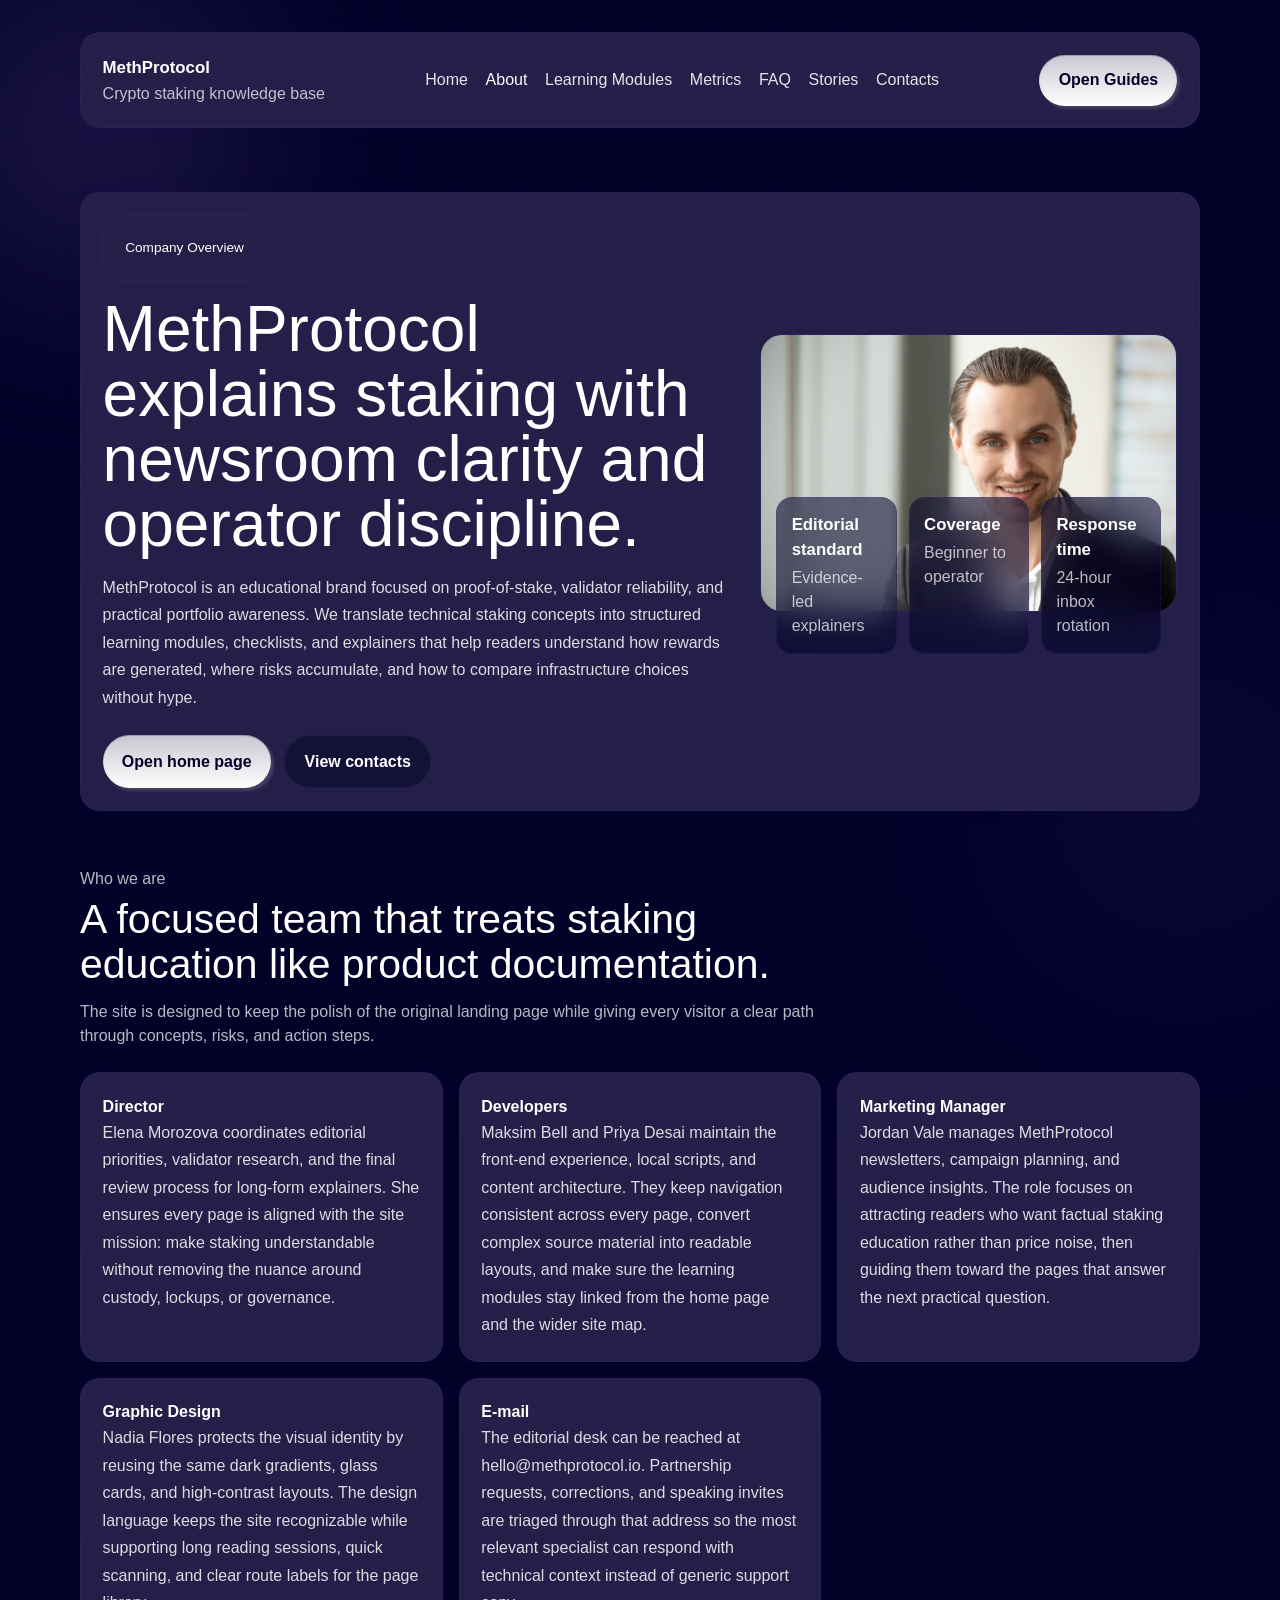
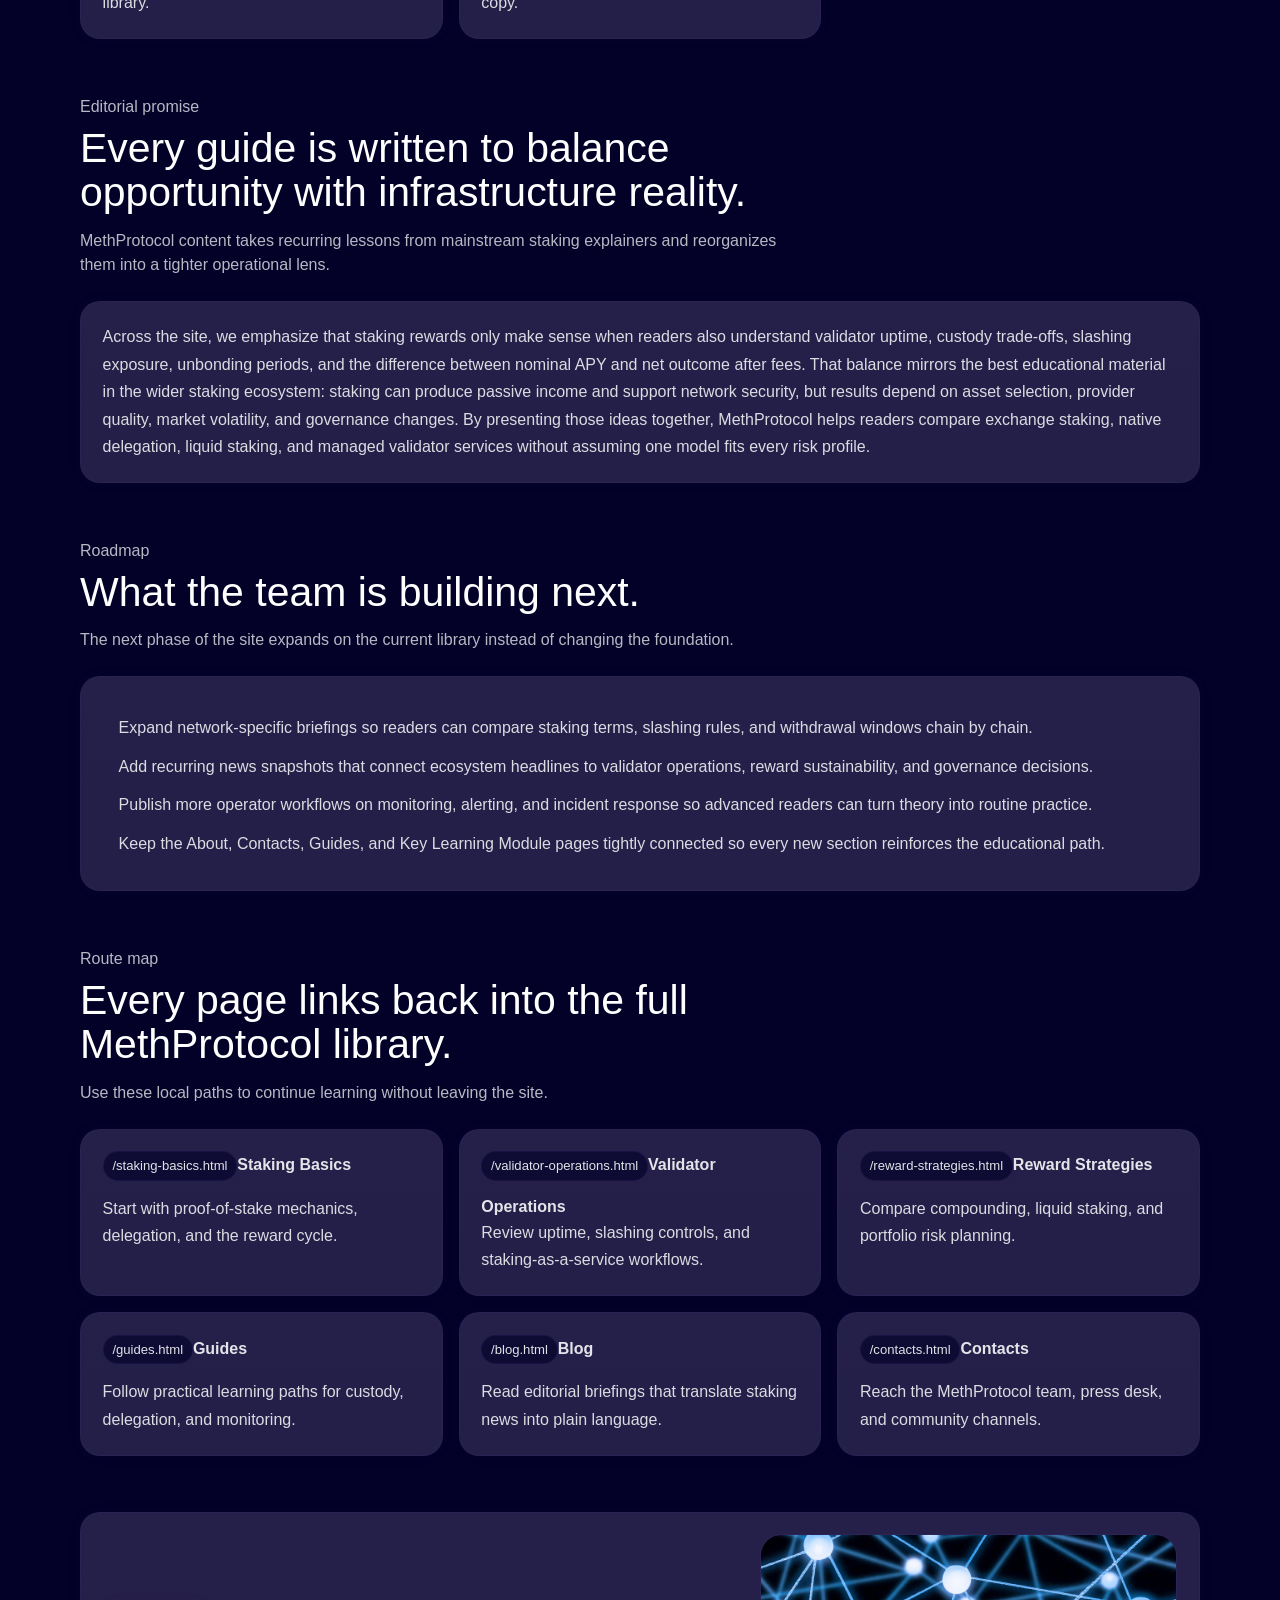
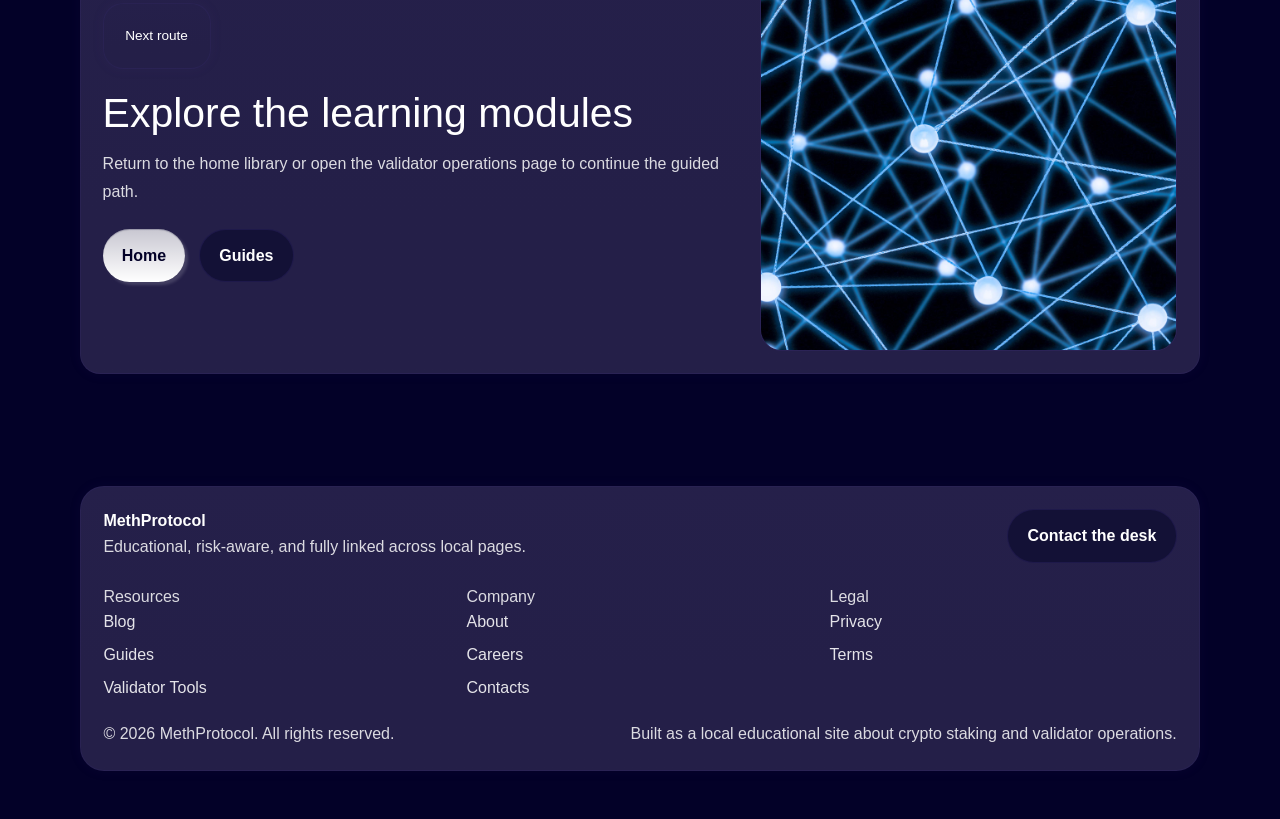
==== stake2/about.html @ 569a1868 "Build MethProtocol content pages" ====
<!DOCTYPE html>
<html lang="en">
<head>
  <meta charset="UTF-8">
  <meta name="viewport" content="width=device-width, initial-scale=1.0">
  <meta name="description" content="Meet the editorial and product team behind MethProtocol.">
  <title>About MethProtocol</title>
  <link rel="stylesheet" href="css2.css">
  <link rel="stylesheet" href="theme.css">
  <link rel="stylesheet" href="site.css">
</head>
<body>
  <a class="skip-link" href="#main-content">Skip to content</a>
  <div class="site-shell">
    <div class="page-grid" aria-hidden="true"></div>
    
<header class="site-nav">
  <div class="container">
    <div class="nav-card card">
      <a class="brand" href="index.html">
        <strong>MethProtocol</strong>
        <span class="muted">Crypto staking knowledge base</span>
      </a>
      <button class="nav-toggle" type="button" aria-expanded="false" aria-label="Toggle navigation" data-menu-toggle>☰</button>
      <nav class="nav-links" aria-label="Primary" data-nav-links><a href="index.html">Home</a><a href="about.html">About</a><a href="index.html#modules">Learning Modules</a><a href="index.html#metrics">Metrics</a><a href="index.html#faq">FAQ</a><a href="index.html#stories">Stories</a><a href="contacts.html">Contacts</a></nav>
      <a class="button primary-button text-primary-cta-text nav-cta" href="guides.html">Open Guides</a>
    </div>
  </div>
</header>

    <main id="main-content">
      <section class="hero">
        <div class="container">
          <div class="hero-card card">
            <div class="hero-copy">
              <span class="kicker card">Company Overview</span>
              <h1>MethProtocol explains staking with newsroom clarity and operator discipline.</h1>
              <p>MethProtocol is an educational brand focused on proof-of-stake, validator reliability, and practical portfolio awareness. We translate technical staking concepts into structured learning modules, checklists, and explainers that help readers understand how rewards are generated, where risks accumulate, and how to compare infrastructure choices without hype.</p>
              <div class="hero-actions"><a class="button primary-button text-primary-cta-text" href="index.html">Open home page</a><a class="button secondary-button" href="contacts.html">View contacts</a></div>
            </div>
            <div class="hero-media">
              <img src="close-up-portrait-young-handsome-successful-man_1163-5475.jpg" alt="MethProtocol page visual">
              <div class="hero-badge"><div><strong>Editorial standard</strong><span class="muted">Evidence-led explainers</span></div><div><strong>Coverage</strong><span class="muted">Beginner to operator</span></div><div><strong>Response time</strong><span class="muted">24-hour inbox rotation</span></div></div>
            </div>
          </div>
        </div>
      </section>
      
<section class="section">
  <div class="container">
    <div class="section-head">
      <span class="eyebrow">Who we are</span>
      <h2>A focused team that treats staking education like product documentation.</h2>
      <p class="muted">The site is designed to keep the polish of the original landing page while giving every visitor a clear path through concepts, risks, and action steps.</p>
    </div>
    <div class="card-grid three"><article class="card"><strong>Director</strong><p>Elena Morozova coordinates editorial priorities, validator research, and the final review process for long-form explainers. She ensures every page is aligned with the site mission: make staking understandable without removing the nuance around custody, lockups, or governance.</p></article><article class="card"><strong>Developers</strong><p>Maksim Bell and Priya Desai maintain the front-end experience, local scripts, and content architecture. They keep navigation consistent across every page, convert complex source material into readable layouts, and make sure the learning modules stay linked from the home page and the wider site map.</p></article><article class="card"><strong>Marketing Manager</strong><p>Jordan Vale manages MethProtocol newsletters, campaign planning, and audience insights. The role focuses on attracting readers who want factual staking education rather than price noise, then guiding them toward the pages that answer the next practical question.</p></article><article class="card"><strong>Graphic Design</strong><p>Nadia Flores protects the visual identity by reusing the same dark gradients, glass cards, and high-contrast layouts. The design language keeps the site recognizable while supporting long reading sessions, quick scanning, and clear route labels for the page library.</p></article><article class="card"><strong>E-mail</strong><p>The editorial desk can be reached at hello@methprotocol.io. Partnership requests, corrections, and speaking invites are triaged through that address so the most relevant specialist can respond with technical context instead of generic support copy.</p></article></div>
  </div>
</section>

<section class="section">
  <div class="container">
    <div class="section-head">
      <span class="eyebrow">Editorial promise</span>
      <h2>Every guide is written to balance opportunity with infrastructure reality.</h2>
      <p class="muted">MethProtocol content takes recurring lessons from mainstream staking explainers and reorganizes them into a tighter operational lens.</p>
    </div>
    <div class="info-card card"><p>Across the site, we emphasize that staking rewards only make sense when readers also understand validator uptime, custody trade-offs, slashing exposure, unbonding periods, and the difference between nominal APY and net outcome after fees. That balance mirrors the best educational material in the wider staking ecosystem: staking can produce passive income and support network security, but results depend on asset selection, provider quality, market volatility, and governance changes. By presenting those ideas together, MethProtocol helps readers compare exchange staking, native delegation, liquid staking, and managed validator services without assuming one model fits every risk profile.</p></div>
  </div>
</section>

<section class="section">
  <div class="container">
    <div class="section-head">
      <span class="eyebrow">Roadmap</span>
      <h2>What the team is building next.</h2>
      <p class="muted">The next phase of the site expands on the current library instead of changing the foundation.</p>
    </div>
    <div class="info-card card"><ul class="timeline"><li>Expand network-specific briefings so readers can compare staking terms, slashing rules, and withdrawal windows chain by chain.</li><li>Add recurring news snapshots that connect ecosystem headlines to validator operations, reward sustainability, and governance decisions.</li><li>Publish more operator workflows on monitoring, alerting, and incident response so advanced readers can turn theory into routine practice.</li><li>Keep the About, Contacts, Guides, and Key Learning Module pages tightly connected so every new section reinforces the educational path.</li></ul></div>
  </div>
</section>

      
<section class="section">
  <div class="container">
    <div class="section-head">
      <span class="eyebrow">Route map</span>
      <h2>Every page links back into the full MethProtocol library.</h2>
      <p class="muted">Use these local paths to continue learning without leaving the site.</p>
    </div>
    <div class="route-list"><a class="route-card card" href="staking-basics.html"><span class="route-code">/staking-basics.html</span><strong>Staking Basics</strong><p>Start with proof-of-stake mechanics, delegation, and the reward cycle.</p></a><a class="route-card card" href="validator-operations.html"><span class="route-code">/validator-operations.html</span><strong>Validator Operations</strong><p>Review uptime, slashing controls, and staking-as-a-service workflows.</p></a><a class="route-card card" href="reward-strategies.html"><span class="route-code">/reward-strategies.html</span><strong>Reward Strategies</strong><p>Compare compounding, liquid staking, and portfolio risk planning.</p></a><a class="route-card card" href="guides.html"><span class="route-code">/guides.html</span><strong>Guides</strong><p>Follow practical learning paths for custody, delegation, and monitoring.</p></a><a class="route-card card" href="blog.html"><span class="route-code">/blog.html</span><strong>Blog</strong><p>Read editorial briefings that translate staking news into plain language.</p></a><a class="route-card card" href="contacts.html"><span class="route-code">/contacts.html</span><strong>Contacts</strong><p>Reach the MethProtocol team, press desk, and community channels.</p></a></div>
  </div>
</section>

      
<section class="section">
  <div class="container">
    <div class="hero-card card">
      <div class="hero-copy">
        <span class="kicker card">Next route</span>
        <h2>Explore the learning modules</h2>
        <p>Return to the home library or open the validator operations page to continue the guided path.</p>
        <div class="button-row"><a class="button primary-button text-primary-cta-text" href="index.html">Home</a><a class="button secondary-button" href="guides.html">Guides</a></div>
      </div>
      <div class="hero-media">
        <img src="business-network-background-connecting-dots-technology-design_53876-160270.jpg" alt="Staking overview backdrop">
      </div>
    </div>
  </div>
</section>

    </main>
    
<footer class="footer">
  <div class="container">
    <div class="footer-card card">
      <div class="footer-top">
        <div>
          <strong>MethProtocol</strong>
          <p class="footer-note">Educational, risk-aware, and fully linked across local pages.</p>
        </div>
        <a class="button secondary-button" href="contacts.html">Contact the desk</a>
      </div>
      <div class="footer-columns"><div><p class="eyebrow">Resources</p><div class="footer-links"><a href="blog.html">Blog</a><a href="guides.html">Guides</a><a href="validator-tools.html">Validator Tools</a></div></div><div><p class="eyebrow">Company</p><div class="footer-links"><a href="about.html">About</a><a href="careers.html">Careers</a><a href="contacts.html">Contacts</a></div></div><div><p class="eyebrow">Legal</p><div class="footer-links"><a href="privacy.html">Privacy</a><a href="terms.html">Terms</a></div></div></div>
      <div class="footer-bottom">
        <p class="footer-note">© <span data-current-year></span> MethProtocol. All rights reserved.</p>
        <p class="footer-note">Built as a local educational site about crypto staking and validator operations.</p>
      </div>
    </div>
  </div>
</footer>
<button class="back-top primary-button" type="button" data-back-top aria-label="Back to top">↑</button>
<script src="site.js"></script>

  </div>
</body>
</html>
---- stake2/css2.css ----
@font-face { font-family: "Inter"; src: url("") format("woff2"); font-style: italic; font-weight: 100; font-display: swap; unicode-range: U+460-52F, U+1C80-1C8A, U+20B4, U+2DE0-2DFF, U+A640-A69F, U+FE2E-FE2F; }
@font-face { font-family: "Inter"; src: url("") format("woff2"); font-style: italic; font-weight: 100; font-display: swap; unicode-range: U+301, U+400-45F, U+490-491, U+4B0-4B1, U+2116; }
@font-face { font-family: "Inter"; src: url("") format("woff2"); font-style: italic; font-weight: 100; font-display: swap; unicode-range: U+1F00-1FFF; }
@font-face { font-family: "Inter"; src: url("") format("woff2"); font-style: italic; font-weight: 100; font-display: swap; unicode-range: U+370-377, U+37A-37F, U+384-38A, U+38C, U+38E-3A1, U+3A3-3FF; }
@font-face { font-family: "Inter"; src: url("") format("woff2"); font-style: italic; font-weight: 100; font-display: swap; unicode-range: U+102-103, U+110-111, U+128-129, U+168-169, U+1A0-1A1, U+1AF-1B0, U+300-301, U+303-304, U+308-309, U+323, U+329, U+1EA0-1EF9, U+20AB; }
@font-face { font-family: "Inter"; src: url("") format("woff2"); font-style: italic; font-weight: 100; font-display: swap; unicode-range: U+100-2BA, U+2BD-2C5, U+2C7-2CC, U+2CE-2D7, U+2DD-2FF, U+304, U+308, U+329, U+1D00-1DBF, U+1E00-1E9F, U+1EF2-1EFF, U+2020, U+20A0-20AB, U+20AD-20C0, U+2113, U+2C60-2C7F, U+A720-A7FF; }
@font-face { font-family: "Inter"; src: url("") format("woff2"); font-style: italic; font-weight: 100; font-display: swap; unicode-range: U+0-FF, U+131, U+152-153, U+2BB-2BC, U+2C6, U+2DA, U+2DC, U+304, U+308, U+329, U+2000-206F, U+20AC, U+2122, U+2191, U+2193, U+2212, U+2215, U+FEFF, U+FFFD; }
@font-face { font-family: "Inter"; src: url("") format("woff2"); font-style: italic; font-weight: 200; font-display: swap; unicode-range: U+460-52F, U+1C80-1C8A, U+20B4, U+2DE0-2DFF, U+A640-A69F, U+FE2E-FE2F; }
@font-face { font-family: "Inter"; src: url("") format("woff2"); font-style: italic; font-weight: 200; font-display: swap; unicode-range: U+301, U+400-45F, U+490-491, U+4B0-4B1, U+2116; }
@font-face { font-family: "Inter"; src: url("") format("woff2"); font-style: italic; font-weight: 200; font-display: swap; unicode-range: U+1F00-1FFF; }
@font-face { font-family: "Inter"; src: url("") format("woff2"); font-style: italic; font-weight: 200; font-display: swap; unicode-range: U+370-377, U+37A-37F, U+384-38A, U+38C, U+38E-3A1, U+3A3-3FF; }
@font-face { font-family: "Inter"; src: url("") format("woff2"); font-style: italic; font-weight: 200; font-display: swap; unicode-range: U+102-103, U+110-111, U+128-129, U+168-169, U+1A0-1A1, U+1AF-1B0, U+300-301, U+303-304, U+308-309, U+323, U+329, U+1EA0-1EF9, U+20AB; }
@font-face { font-family: "Inter"; src: url("") format("woff2"); font-style: italic; font-weight: 200; font-display: swap; unicode-range: U+100-2BA, U+2BD-2C5, U+2C7-2CC, U+2CE-2D7, U+2DD-2FF, U+304, U+308, U+329, U+1D00-1DBF, U+1E00-1E9F, U+1EF2-1EFF, U+2020, U+20A0-20AB, U+20AD-20C0, U+2113, U+2C60-2C7F, U+A720-A7FF; }
@font-face { font-family: "Inter"; src: url("") format("woff2"); font-style: italic; font-weight: 200; font-display: swap; unicode-range: U+0-FF, U+131, U+152-153, U+2BB-2BC, U+2C6, U+2DA, U+2DC, U+304, U+308, U+329, U+2000-206F, U+20AC, U+2122, U+2191, U+2193, U+2212, U+2215, U+FEFF, U+FFFD; }
@font-face { font-family: "Inter"; src: url("") format("woff2"); font-style: italic; font-weight: 300; font-display: swap; unicode-range: U+460-52F, U+1C80-1C8A, U+20B4, U+2DE0-2DFF, U+A640-A69F, U+FE2E-FE2F; }
@font-face { font-family: "Inter"; src: url("") format("woff2"); font-style: italic; font-weight: 300; font-display: swap; unicode-range: U+301, U+400-45F, U+490-491, U+4B0-4B1, U+2116; }
@font-face { font-family: "Inter"; src: url("") format("woff2"); font-style: italic; font-weight: 300; font-display: swap; unicode-range: U+1F00-1FFF; }
@font-face { font-family: "Inter"; src: url("") format("woff2"); font-style: italic; font-weight: 300; font-display: swap; unicode-range: U+370-377, U+37A-37F, U+384-38A, U+38C, U+38E-3A1, U+3A3-3FF; }
@font-face { font-family: "Inter"; src: url("") format("woff2"); font-style: italic; font-weight: 300; font-display: swap; unicode-range: U+102-103, U+110-111, U+128-129, U+168-169, U+1A0-1A1, U+1AF-1B0, U+300-301, U+303-304, U+308-309, U+323, U+329, U+1EA0-1EF9, U+20AB; }
@font-face { font-family: "Inter"; src: url("") format("woff2"); font-style: italic; font-weight: 300; font-display: swap; unicode-range: U+100-2BA, U+2BD-2C5, U+2C7-2CC, U+2CE-2D7, U+2DD-2FF, U+304, U+308, U+329, U+1D00-1DBF, U+1E00-1E9F, U+1EF2-1EFF, U+2020, U+20A0-20AB, U+20AD-20C0, U+2113, U+2C60-2C7F, U+A720-A7FF; }
@font-face { font-family: "Inter"; src: url("") format("woff2"); font-style: italic; font-weight: 300; font-display: swap; unicode-range: U+0-FF, U+131, U+152-153, U+2BB-2BC, U+2C6, U+2DA, U+2DC, U+304, U+308, U+329, U+2000-206F, U+20AC, U+2122, U+2191, U+2193, U+2212, U+2215, U+FEFF, U+FFFD; }
@font-face { font-family: "Inter"; src: url("") format("woff2"); font-style: italic; font-weight: 400; font-display: swap; unicode-range: U+460-52F, U+1C80-1C8A, U+20B4, U+2DE0-2DFF, U+A640-A69F, U+FE2E-FE2F; }
@font-face { font-family: "Inter"; src: url("") format("woff2"); font-style: italic; font-weight: 400; font-display: swap; unicode-range: U+301, U+400-45F, U+490-491, U+4B0-4B1, U+2116; }
@font-face { font-family: "Inter"; src: url("") format("woff2"); font-style: italic; font-weight: 400; font-display: swap; unicode-range: U+1F00-1FFF; }
@font-face { font-family: "Inter"; src: url("") format("woff2"); font-style: italic; font-weight: 400; font-display: swap; unicode-range: U+370-377, U+37A-37F, U+384-38A, U+38C, U+38E-3A1, U+3A3-3FF; }
@font-face { font-family: "Inter"; src: url("") format("woff2"); font-style: italic; font-weight: 400; font-display: swap; unicode-range: U+102-103, U+110-111, U+128-129, U+168-169, U+1A0-1A1, U+1AF-1B0, U+300-301, U+303-304, U+308-309, U+323, U+329, U+1EA0-1EF9, U+20AB; }
@font-face { font-family: "Inter"; src: url("") format("woff2"); font-style: italic; font-weight: 400; font-display: swap; unicode-range: U+100-2BA, U+2BD-2C5, U+2C7-2CC, U+2CE-2D7, U+2DD-2FF, U+304, U+308, U+329, U+1D00-1DBF, U+1E00-1E9F, U+1EF2-1EFF, U+2020, U+20A0-20AB, U+20AD-20C0, U+2113, U+2C60-2C7F, U+A720-A7FF; }
@font-face { font-family: "Inter"; src: url("") format("woff2"); font-style: italic; font-weight: 400; font-display: swap; unicode-range: U+0-FF, U+131, U+152-153, U+2BB-2BC, U+2C6, U+2DA, U+2DC, U+304, U+308, U+329, U+2000-206F, U+20AC, U+2122, U+2191, U+2193, U+2212, U+2215, U+FEFF, U+FFFD; }
@font-face { font-family: "Inter"; src: url("") format("woff2"); font-style: italic; font-weight: 500; font-display: swap; unicode-range: U+460-52F, U+1C80-1C8A, U+20B4, U+2DE0-2DFF, U+A640-A69F, U+FE2E-FE2F; }
@font-face { font-family: "Inter"; src: url("") format("woff2"); font-style: italic; font-weight: 500; font-display: swap; unicode-range: U+301, U+400-45F, U+490-491, U+4B0-4B1, U+2116; }
@font-face { font-family: "Inter"; src: url("") format("woff2"); font-style: italic; font-weight: 500; font-display: swap; unicode-range: U+1F00-1FFF; }
@font-face { font-family: "Inter"; src: url("") format("woff2"); font-style: italic; font-weight: 500; font-display: swap; unicode-range: U+370-377, U+37A-37F, U+384-38A, U+38C, U+38E-3A1, U+3A3-3FF; }
@font-face { font-family: "Inter"; src: url("") format("woff2"); font-style: italic; font-weight: 500; font-display: swap; unicode-range: U+102-103, U+110-111, U+128-129, U+168-169, U+1A0-1A1, U+1AF-1B0, U+300-301, U+303-304, U+308-309, U+323, U+329, U+1EA0-1EF9, U+20AB; }
@font-face { font-family: "Inter"; src: url("") format("woff2"); font-style: italic; font-weight: 500; font-display: swap; unicode-range: U+100-2BA, U+2BD-2C5, U+2C7-2CC, U+2CE-2D7, U+2DD-2FF, U+304, U+308, U+329, U+1D00-1DBF, U+1E00-1E9F, U+1EF2-1EFF, U+2020, U+20A0-20AB, U+20AD-20C0, U+2113, U+2C60-2C7F, U+A720-A7FF; }
@font-face { font-family: "Inter"; src: url("") format("woff2"); font-style: italic; font-weight: 500; font-display: swap; unicode-range: U+0-FF, U+131, U+152-153, U+2BB-2BC, U+2C6, U+2DA, U+2DC, U+304, U+308, U+329, U+2000-206F, U+20AC, U+2122, U+2191, U+2193, U+2212, U+2215, U+FEFF, U+FFFD; }
@font-face { font-family: "Inter"; src: url("") format("woff2"); font-style: italic; font-weight: 600; font-display: swap; unicode-range: U+460-52F, U+1C80-1C8A, U+20B4, U+2DE0-2DFF, U+A640-A69F, U+FE2E-FE2F; }
@font-face { font-family: "Inter"; src: url("") format("woff2"); font-style: italic; font-weight: 600; font-display: swap; unicode-range: U+301, U+400-45F, U+490-491, U+4B0-4B1, U+2116; }
@font-face { font-family: "Inter"; src: url("") format("woff2"); font-style: italic; font-weight: 600; font-display: swap; unicode-range: U+1F00-1FFF; }
@font-face { font-family: "Inter"; src: url("") format("woff2"); font-style: italic; font-weight: 600; font-display: swap; unicode-range: U+370-377, U+37A-37F, U+384-38A, U+38C, U+38E-3A1, U+3A3-3FF; }
@font-face { font-family: "Inter"; src: url("") format("woff2"); font-style: italic; font-weight: 600; font-display: swap; unicode-range: U+102-103, U+110-111, U+128-129, U+168-169, U+1A0-1A1, U+1AF-1B0, U+300-301, U+303-304, U+308-309, U+323, U+329, U+1EA0-1EF9, U+20AB; }
@font-face { font-family: "Inter"; src: url("") format("woff2"); font-style: italic; font-weight: 600; font-display: swap; unicode-range: U+100-2BA, U+2BD-2C5, U+2C7-2CC, U+2CE-2D7, U+2DD-2FF, U+304, U+308, U+329, U+1D00-1DBF, U+1E00-1E9F, U+1EF2-1EFF, U+2020, U+20A0-20AB, U+20AD-20C0, U+2113, U+2C60-2C7F, U+A720-A7FF; }
@font-face { font-family: "Inter"; src: url("") format("woff2"); font-style: italic; font-weight: 600; font-display: swap; unicode-range: U+0-FF, U+131, U+152-153, U+2BB-2BC, U+2C6, U+2DA, U+2DC, U+304, U+308, U+329, U+2000-206F, U+20AC, U+2122, U+2191, U+2193, U+2212, U+2215, U+FEFF, U+FFFD; }
@font-face { font-family: "Inter"; src: url("") format("woff2"); font-style: italic; font-weight: 700; font-display: swap; unicode-range: U+460-52F, U+1C80-1C8A, U+20B4, U+2DE0-2DFF, U+A640-A69F, U+FE2E-FE2F; }
@font-face { font-family: "Inter"; src: url("") format("woff2"); font-style: italic; font-weight: 700; font-display: swap; unicode-range: U+301, U+400-45F, U+490-491, U+4B0-4B1, U+2116; }
@font-face { font-family: "Inter"; src: url("") format("woff2"); font-style: italic; font-weight: 700; font-display: swap; unicode-range: U+1F00-1FFF; }
@font-face { font-family: "Inter"; src: url("") format("woff2"); font-style: italic; font-weight: 700; font-display: swap; unicode-range: U+370-377, U+37A-37F, U+384-38A, U+38C, U+38E-3A1, U+3A3-3FF; }
@font-face { font-family: "Inter"; src: url("") format("woff2"); font-style: italic; font-weight: 700; font-display: swap; unicode-range: U+102-103, U+110-111, U+128-129, U+168-169, U+1A0-1A1, U+1AF-1B0, U+300-301, U+303-304, U+308-309, U+323, U+329, U+1EA0-1EF9, U+20AB; }
@font-face { font-family: "Inter"; src: url("") format("woff2"); font-style: italic; font-weight: 700; font-display: swap; unicode-range: U+100-2BA, U+2BD-2C5, U+2C7-2CC, U+2CE-2D7, U+2DD-2FF, U+304, U+308, U+329, U+1D00-1DBF, U+1E00-1E9F, U+1EF2-1EFF, U+2020, U+20A0-20AB, U+20AD-20C0, U+2113, U+2C60-2C7F, U+A720-A7FF; }
@font-face { font-family: "Inter"; src: url("") format("woff2"); font-style: italic; font-weight: 700; font-display: swap; unicode-range: U+0-FF, U+131, U+152-153, U+2BB-2BC, U+2C6, U+2DA, U+2DC, U+304, U+308, U+329, U+2000-206F, U+20AC, U+2122, U+2191, U+2193, U+2212, U+2215, U+FEFF, U+FFFD; }
@font-face { font-family: "Inter"; src: url("") format("woff2"); font-style: italic; font-weight: 800; font-display: swap; unicode-range: U+460-52F, U+1C80-1C8A, U+20B4, U+2DE0-2DFF, U+A640-A69F, U+FE2E-FE2F; }
@font-face { font-family: "Inter"; src: url("") format("woff2"); font-style: italic; font-weight: 800; font-display: swap; unicode-range: U+301, U+400-45F, U+490-491, U+4B0-4B1, U+2116; }
@font-face { font-family: "Inter"; src: url("") format("woff2"); font-style: italic; font-weight: 800; font-display: swap; unicode-range: U+1F00-1FFF; }
@font-face { font-family: "Inter"; src: url("") format("woff2"); font-style: italic; font-weight: 800; font-display: swap; unicode-range: U+370-377, U+37A-37F, U+384-38A, U+38C, U+38E-3A1, U+3A3-3FF; }
@font-face { font-family: "Inter"; src: url("") format("woff2"); font-style: italic; font-weight: 800; font-display: swap; unicode-range: U+102-103, U+110-111, U+128-129, U+168-169, U+1A0-1A1, U+1AF-1B0, U+300-301, U+303-304, U+308-309, U+323, U+329, U+1EA0-1EF9, U+20AB; }
@font-face { font-family: "Inter"; src: url("") format("woff2"); font-style: italic; font-weight: 800; font-display: swap; unicode-range: U+100-2BA, U+2BD-2C5, U+2C7-2CC, U+2CE-2D7, U+2DD-2FF, U+304, U+308, U+329, U+1D00-1DBF, U+1E00-1E9F, U+1EF2-1EFF, U+2020, U+20A0-20AB, U+20AD-20C0, U+2113, U+2C60-2C7F, U+A720-A7FF; }
@font-face { font-family: "Inter"; src: url("") format("woff2"); font-style: italic; font-weight: 800; font-display: swap; unicode-range: U+0-FF, U+131, U+152-153, U+2BB-2BC, U+2C6, U+2DA, U+2DC, U+304, U+308, U+329, U+2000-206F, U+20AC, U+2122, U+2191, U+2193, U+2212, U+2215, U+FEFF, U+FFFD; }
@font-face { font-family: "Inter"; src: url("") format("woff2"); font-style: italic; font-weight: 900; font-display: swap; unicode-range: U+460-52F, U+1C80-1C8A, U+20B4, U+2DE0-2DFF, U+A640-A69F, U+FE2E-FE2F; }
@font-face { font-family: "Inter"; src: url("") format("woff2"); font-style: italic; font-weight: 900; font-display: swap; unicode-range: U+301, U+400-45F, U+490-491, U+4B0-4B1, U+2116; }
@font-face { font-family: "Inter"; src: url("") format("woff2"); font-style: italic; font-weight: 900; font-display: swap; unicode-range: U+1F00-1FFF; }
@font-face { font-family: "Inter"; src: url("") format("woff2"); font-style: italic; font-weight: 900; font-display: swap; unicode-range: U+370-377, U+37A-37F, U+384-38A, U+38C, U+38E-3A1, U+3A3-3FF; }
@font-face { font-family: "Inter"; src: url("") format("woff2"); font-style: italic; font-weight: 900; font-display: swap; unicode-range: U+102-103, U+110-111, U+128-129, U+168-169, U+1A0-1A1, U+1AF-1B0, U+300-301, U+303-304, U+308-309, U+323, U+329, U+1EA0-1EF9, U+20AB; }
@font-face { font-family: "Inter"; src: url("") format("woff2"); font-style: italic; font-weight: 900; font-display: swap; unicode-range: U+100-2BA, U+2BD-2C5, U+2C7-2CC, U+2CE-2D7, U+2DD-2FF, U+304, U+308, U+329, U+1D00-1DBF, U+1E00-1E9F, U+1EF2-1EFF, U+2020, U+20A0-20AB, U+20AD-20C0, U+2113, U+2C60-2C7F, U+A720-A7FF; }
@font-face { font-family: "Inter"; src: url("") format("woff2"); font-style: italic; font-weight: 900; font-display: swap; unicode-range: U+0-FF, U+131, U+152-153, U+2BB-2BC, U+2C6, U+2DA, U+2DC, U+304, U+308, U+329, U+2000-206F, U+20AC, U+2122, U+2191, U+2193, U+2212, U+2215, U+FEFF, U+FFFD; }
@font-face { font-family: "Inter"; src: url("") format("woff2"); font-style: normal; font-weight: 100; font-display: swap; unicode-range: U+460-52F, U+1C80-1C8A, U+20B4, U+2DE0-2DFF, U+A640-A69F, U+FE2E-FE2F; }
@font-face { font-family: "Inter"; src: url("") format("woff2"); font-style: normal; font-weight: 100; font-display: swap; unicode-range: U+301, U+400-45F, U+490-491, U+4B0-4B1, U+2116; }
@font-face { font-family: "Inter"; src: url("") format("woff2"); font-style: normal; font-weight: 100; font-display: swap; unicode-range: U+1F00-1FFF; }
@font-face { font-family: "Inter"; src: url("") format("woff2"); font-style: normal; font-weight: 100; font-display: swap; unicode-range: U+370-377, U+37A-37F, U+384-38A, U+38C, U+38E-3A1, U+3A3-3FF; }
@font-face { font-family: "Inter"; src: url("") format("woff2"); font-style: normal; font-weight: 100; font-display: swap; unicode-range: U+102-103, U+110-111, U+128-129, U+168-169, U+1A0-1A1, U+1AF-1B0, U+300-301, U+303-304, U+308-309, U+323, U+329, U+1EA0-1EF9, U+20AB; }
@font-face { font-family: "Inter"; src: url("") format("woff2"); font-style: normal; font-weight: 100; font-display: swap; unicode-range: U+100-2BA, U+2BD-2C5, U+2C7-2CC, U+2CE-2D7, U+2DD-2FF, U+304, U+308, U+329, U+1D00-1DBF, U+1E00-1E9F, U+1EF2-1EFF, U+2020, U+20A0-20AB, U+20AD-20C0, U+2113, U+2C60-2C7F, U+A720-A7FF; }
@font-face { font-family: "Inter"; src: url("") format("woff2"); font-style: normal; font-weight: 100; font-display: swap; unicode-range: U+0-FF, U+131, U+152-153, U+2BB-2BC, U+2C6, U+2DA, U+2DC, U+304, U+308, U+329, U+2000-206F, U+20AC, U+2122, U+2191, U+2193, U+2212, U+2215, U+FEFF, U+FFFD; }
@font-face { font-family: "Inter"; src: url("") format("woff2"); font-style: normal; font-weight: 200; font-display: swap; unicode-range: U+460-52F, U+1C80-1C8A, U+20B4, U+2DE0-2DFF, U+A640-A69F, U+FE2E-FE2F; }
@font-face { font-family: "Inter"; src: url("") format("woff2"); font-style: normal; font-weight: 200; font-display: swap; unicode-range: U+301, U+400-45F, U+490-491, U+4B0-4B1, U+2116; }
@font-face { font-family: "Inter"; src: url("") format("woff2"); font-style: normal; font-weight: 200; font-display: swap; unicode-range: U+1F00-1FFF; }
@font-face { font-family: "Inter"; src: url("") format("woff2"); font-style: normal; font-weight: 200; font-display: swap; unicode-range: U+370-377, U+37A-37F, U+384-38A, U+38C, U+38E-3A1, U+3A3-3FF; }
@font-face { font-family: "Inter"; src: url("") format("woff2"); font-style: normal; font-weight: 200; font-display: swap; unicode-range: U+102-103, U+110-111, U+128-129, U+168-169, U+1A0-1A1, U+1AF-1B0, U+300-301, U+303-304, U+308-309, U+323, U+329, U+1EA0-1EF9, U+20AB; }
@font-face { font-family: "Inter"; src: url("") format("woff2"); font-style: normal; font-weight: 200; font-display: swap; unicode-range: U+100-2BA, U+2BD-2C5, U+2C7-2CC, U+2CE-2D7, U+2DD-2FF, U+304, U+308, U+329, U+1D00-1DBF, U+1E00-1E9F, U+1EF2-1EFF, U+2020, U+20A0-20AB, U+20AD-20C0, U+2113, U+2C60-2C7F, U+A720-A7FF; }
@font-face { font-family: "Inter"; src: url("") format("woff2"); font-style: normal; font-weight: 200; font-display: swap; unicode-range: U+0-FF, U+131, U+152-153, U+2BB-2BC, U+2C6, U+2DA, U+2DC, U+304, U+308, U+329, U+2000-206F, U+20AC, U+2122, U+2191, U+2193, U+2212, U+2215, U+FEFF, U+FFFD; }
@font-face { font-family: "Inter"; src: url("") format("woff2"); font-style: normal; font-weight: 300; font-display: swap; unicode-range: U+460-52F, U+1C80-1C8A, U+20B4, U+2DE0-2DFF, U+A640-A69F, U+FE2E-FE2F; }
@font-face { font-family: "Inter"; src: url("") format("woff2"); font-style: normal; font-weight: 300; font-display: swap; unicode-range: U+301, U+400-45F, U+490-491, U+4B0-4B1, U+2116; }
@font-face { font-family: "Inter"; src: url("") format("woff2"); font-style: normal; font-weight: 300; font-display: swap; unicode-range: U+1F00-1FFF; }
@font-face { font-family: "Inter"; src: url("") format("woff2"); font-style: normal; font-weight: 300; font-display: swap; unicode-range: U+370-377, U+37A-37F, U+384-38A, U+38C, U+38E-3A1, U+3A3-3FF; }
@font-face { font-family: "Inter"; src: url("") format("woff2"); font-style: normal; font-weight: 300; font-display: swap; unicode-range: U+102-103, U+110-111, U+128-129, U+168-169, U+1A0-1A1, U+1AF-1B0, U+300-301, U+303-304, U+308-309, U+323, U+329, U+1EA0-1EF9, U+20AB; }
@font-face { font-family: "Inter"; src: url("") format("woff2"); font-style: normal; font-weight: 300; font-display: swap; unicode-range: U+100-2BA, U+2BD-2C5, U+2C7-2CC, U+2CE-2D7, U+2DD-2FF, U+304, U+308, U+329, U+1D00-1DBF, U+1E00-1E9F, U+1EF2-1EFF, U+2020, U+20A0-20AB, U+20AD-20C0, U+2113, U+2C60-2C7F, U+A720-A7FF; }
@font-face { font-family: "Inter"; src: url("") format("woff2"); font-style: normal; font-weight: 300; font-display: swap; unicode-range: U+0-FF, U+131, U+152-153, U+2BB-2BC, U+2C6, U+2DA, U+2DC, U+304, U+308, U+329, U+2000-206F, U+20AC, U+2122, U+2191, U+2193, U+2212, U+2215, U+FEFF, U+FFFD; }
@font-face { font-family: "Inter"; src: url("") format("woff2"); font-style: normal; font-weight: 400; font-display: swap; unicode-range: U+460-52F, U+1C80-1C8A, U+20B4, U+2DE0-2DFF, U+A640-A69F, U+FE2E-FE2F; }
@font-face { font-family: "Inter"; src: url("") format("woff2"); font-style: normal; font-weight: 400; font-display: swap; unicode-range: U+301, U+400-45F, U+490-491, U+4B0-4B1, U+2116; }
@font-face { font-family: "Inter"; src: url("") format("woff2"); font-style: normal; font-weight: 400; font-display: swap; unicode-range: U+1F00-1FFF; }
@font-face { font-family: "Inter"; src: url("") format("woff2"); font-style: normal; font-weight: 400; font-display: swap; unicode-range: U+370-377, U+37A-37F, U+384-38A, U+38C, U+38E-3A1, U+3A3-3FF; }
@font-face { font-family: "Inter"; src: url("") format("woff2"); font-style: normal; font-weight: 400; font-display: swap; unicode-range: U+102-103, U+110-111, U+128-129, U+168-169, U+1A0-1A1, U+1AF-1B0, U+300-301, U+303-304, U+308-309, U+323, U+329, U+1EA0-1EF9, U+20AB; }
@font-face { font-family: "Inter"; src: url("") format("woff2"); font-style: normal; font-weight: 400; font-display: swap; unicode-range: U+100-2BA, U+2BD-2C5, U+2C7-2CC, U+2CE-2D7, U+2DD-2FF, U+304, U+308, U+329, U+1D00-1DBF, U+1E00-1E9F, U+1EF2-1EFF, U+2020, U+20A0-20AB, U+20AD-20C0, U+2113, U+2C60-2C7F, U+A720-A7FF; }
@font-face { font-family: "Inter"; src: url("") format("woff2"); font-style: normal; font-weight: 400; font-display: swap; unicode-range: U+0-FF, U+131, U+152-153, U+2BB-2BC, U+2C6, U+2DA, U+2DC, U+304, U+308, U+329, U+2000-206F, U+20AC, U+2122, U+2191, U+2193, U+2212, U+2215, U+FEFF, U+FFFD; }
@font-face { font-family: "Inter"; src: url("") format("woff2"); font-style: normal; font-weight: 500; font-display: swap; unicode-range: U+460-52F, U+1C80-1C8A, U+20B4, U+2DE0-2DFF, U+A640-A69F, U+FE2E-FE2F; }
@font-face { font-family: "Inter"; src: url("") format("woff2"); font-style: normal; font-weight: 500; font-display: swap; unicode-range: U+301, U+400-45F, U+490-491, U+4B0-4B1, U+2116; }
@font-face { font-family: "Inter"; src: url("") format("woff2"); font-style: normal; font-weight: 500; font-display: swap; unicode-range: U+1F00-1FFF; }
@font-face { font-family: "Inter"; src: url("") format("woff2"); font-style: normal; font-weight: 500; font-display: swap; unicode-range: U+370-377, U+37A-37F, U+384-38A, U+38C, U+38E-3A1, U+3A3-3FF; }
@font-face { font-family: "Inter"; src: url("") format("woff2"); font-style: normal; font-weight: 500; font-display: swap; unicode-range: U+102-103, U+110-111, U+128-129, U+168-169, U+1A0-1A1, U+1AF-1B0, U+300-301, U+303-304, U+308-309, U+323, U+329, U+1EA0-1EF9, U+20AB; }
@font-face { font-family: "Inter"; src: url("") format("woff2"); font-style: normal; font-weight: 500; font-display: swap; unicode-range: U+100-2BA, U+2BD-2C5, U+2C7-2CC, U+2CE-2D7, U+2DD-2FF, U+304, U+308, U+329, U+1D00-1DBF, U+1E00-1E9F, U+1EF2-1EFF, U+2020, U+20A0-20AB, U+20AD-20C0, U+2113, U+2C60-2C7F, U+A720-A7FF; }
@font-face { font-family: "Inter"; src: url("") format("woff2"); font-style: normal; font-weight: 500; font-display: swap; unicode-range: U+0-FF, U+131, U+152-153, U+2BB-2BC, U+2C6, U+2DA, U+2DC, U+304, U+308, U+329, U+2000-206F, U+20AC, U+2122, U+2191, U+2193, U+2212, U+2215, U+FEFF, U+FFFD; }
@font-face { font-family: "Inter"; src: url("") format("woff2"); font-style: normal; font-weight: 600; font-display: swap; unicode-range: U+460-52F, U+1C80-1C8A, U+20B4, U+2DE0-2DFF, U+A640-A69F, U+FE2E-FE2F; }
@font-face { font-family: "Inter"; src: url("") format("woff2"); font-style: normal; font-weight: 600; font-display: swap; unicode-range: U+301, U+400-45F, U+490-491, U+4B0-4B1, U+2116; }
@font-face { font-family: "Inter"; src: url("") format("woff2"); font-style: normal; font-weight: 600; font-display: swap; unicode-range: U+1F00-1FFF; }
@font-face { font-family: "Inter"; src: url("") format("woff2"); font-style: normal; font-weight: 600; font-display: swap; unicode-range: U+370-377, U+37A-37F, U+384-38A, U+38C, U+38E-3A1, U+3A3-3FF; }
@font-face { font-family: "Inter"; src: url("") format("woff2"); font-style: normal; font-weight: 600; font-display: swap; unicode-range: U+102-103, U+110-111, U+128-129, U+168-169, U+1A0-1A1, U+1AF-1B0, U+300-301, U+303-304, U+308-309, U+323, U+329, U+1EA0-1EF9, U+20AB; }
@font-face { font-family: "Inter"; src: url("") format("woff2"); font-style: normal; font-weight: 600; font-display: swap; unicode-range: U+100-2BA, U+2BD-2C5, U+2C7-2CC, U+2CE-2D7, U+2DD-2FF, U+304, U+308, U+329, U+1D00-1DBF, U+1E00-1E9F, U+1EF2-1EFF, U+2020, U+20A0-20AB, U+20AD-20C0, U+2113, U+2C60-2C7F, U+A720-A7FF; }
@font-face { font-family: "Inter"; src: url("") format("woff2"); font-style: normal; font-weight: 600; font-display: swap; unicode-range: U+0-FF, U+131, U+152-153, U+2BB-2BC, U+2C6, U+2DA, U+2DC, U+304, U+308, U+329, U+2000-206F, U+20AC, U+2122, U+2191, U+2193, U+2212, U+2215, U+FEFF, U+FFFD; }
@font-face { font-family: "Inter"; src: url("") format("woff2"); font-style: normal; font-weight: 700; font-display: swap; unicode-range: U+460-52F, U+1C80-1C8A, U+20B4, U+2DE0-2DFF, U+A640-A69F, U+FE2E-FE2F; }
@font-face { font-family: "Inter"; src: url("") format("woff2"); font-style: normal; font-weight: 700; font-display: swap; unicode-range: U+301, U+400-45F, U+490-491, U+4B0-4B1, U+2116; }
@font-face { font-family: "Inter"; src: url("") format("woff2"); font-style: normal; font-weight: 700; font-display: swap; unicode-range: U+1F00-1FFF; }
@font-face { font-family: "Inter"; src: url("") format("woff2"); font-style: normal; font-weight: 700; font-display: swap; unicode-range: U+370-377, U+37A-37F, U+384-38A, U+38C, U+38E-3A1, U+3A3-3FF; }
@font-face { font-family: "Inter"; src: url("") format("woff2"); font-style: normal; font-weight: 700; font-display: swap; unicode-range: U+102-103, U+110-111, U+128-129, U+168-169, U+1A0-1A1, U+1AF-1B0, U+300-301, U+303-304, U+308-309, U+323, U+329, U+1EA0-1EF9, U+20AB; }
@font-face { font-family: "Inter"; src: url("") format("woff2"); font-style: normal; font-weight: 700; font-display: swap; unicode-range: U+100-2BA, U+2BD-2C5, U+2C7-2CC, U+2CE-2D7, U+2DD-2FF, U+304, U+308, U+329, U+1D00-1DBF, U+1E00-1E9F, U+1EF2-1EFF, U+2020, U+20A0-20AB, U+20AD-20C0, U+2113, U+2C60-2C7F, U+A720-A7FF; }
@font-face { font-family: "Inter"; src: url("") format("woff2"); font-style: normal; font-weight: 700; font-display: swap; unicode-range: U+0-FF, U+131, U+152-153, U+2BB-2BC, U+2C6, U+2DA, U+2DC, U+304, U+308, U+329, U+2000-206F, U+20AC, U+2122, U+2191, U+2193, U+2212, U+2215, U+FEFF, U+FFFD; }
@font-face { font-family: "Inter"; src: url("") format("woff2"); font-style: normal; font-weight: 800; font-display: swap; unicode-range: U+460-52F, U+1C80-1C8A, U+20B4, U+2DE0-2DFF, U+A640-A69F, U+FE2E-FE2F; }
@font-face { font-family: "Inter"; src: url("") format("woff2"); font-style: normal; font-weight: 800; font-display: swap; unicode-range: U+301, U+400-45F, U+490-491, U+4B0-4B1, U+2116; }
@font-face { font-family: "Inter"; src: url("") format("woff2"); font-style: normal; font-weight: 800; font-display: swap; unicode-range: U+1F00-1FFF; }
@font-face { font-family: "Inter"; src: url("") format("woff2"); font-style: normal; font-weight: 800; font-display: swap; unicode-range: U+370-377, U+37A-37F, U+384-38A, U+38C, U+38E-3A1, U+3A3-3FF; }
@font-face { font-family: "Inter"; src: url("") format("woff2"); font-style: normal; font-weight: 800; font-display: swap; unicode-range: U+102-103, U+110-111, U+128-129, U+168-169, U+1A0-1A1, U+1AF-1B0, U+300-301, U+303-304, U+308-309, U+323, U+329, U+1EA0-1EF9, U+20AB; }
@font-face { font-family: "Inter"; src: url("") format("woff2"); font-style: normal; font-weight: 800; font-display: swap; unicode-range: U+100-2BA, U+2BD-2C5, U+2C7-2CC, U+2CE-2D7, U+2DD-2FF, U+304, U+308, U+329, U+1D00-1DBF, U+1E00-1E9F, U+1EF2-1EFF, U+2020, U+20A0-20AB, U+20AD-20C0, U+2113, U+2C60-2C7F, U+A720-A7FF; }
@font-face { font-family: "Inter"; src: url("") format("woff2"); font-style: normal; font-weight: 800; font-display: swap; unicode-range: U+0-FF, U+131, U+152-153, U+2BB-2BC, U+2C6, U+2DA, U+2DC, U+304, U+308, U+329, U+2000-206F, U+20AC, U+2122, U+2191, U+2193, U+2212, U+2215, U+FEFF, U+FFFD; }
@font-face { font-family: "Inter"; src: url("") format("woff2"); font-style: normal; font-weight: 900; font-display: swap; unicode-range: U+460-52F, U+1C80-1C8A, U+20B4, U+2DE0-2DFF, U+A640-A69F, U+FE2E-FE2F; }
@font-face { font-family: "Inter"; src: url("") format("woff2"); font-style: normal; font-weight: 900; font-display: swap; unicode-range: U+301, U+400-45F, U+490-491, U+4B0-4B1, U+2116; }
@font-face { font-family: "Inter"; src: url("") format("woff2"); font-style: normal; font-weight: 900; font-display: swap; unicode-range: U+1F00-1FFF; }
@font-face { font-family: "Inter"; src: url("") format("woff2"); font-style: normal; font-weight: 900; font-display: swap; unicode-range: U+370-377, U+37A-37F, U+384-38A, U+38C, U+38E-3A1, U+3A3-3FF; }
@font-face { font-family: "Inter"; src: url("") format("woff2"); font-style: normal; font-weight: 900; font-display: swap; unicode-range: U+102-103, U+110-111, U+128-129, U+168-169, U+1A0-1A1, U+1AF-1B0, U+300-301, U+303-304, U+308-309, U+323, U+329, U+1EA0-1EF9, U+20AB; }
@font-face { font-family: "Inter"; src: url("") format("woff2"); font-style: normal; font-weight: 900; font-display: swap; unicode-range: U+100-2BA, U+2BD-2C5, U+2C7-2CC, U+2CE-2D7, U+2DD-2FF, U+304, U+308, U+329, U+1D00-1DBF, U+1E00-1E9F, U+1EF2-1EFF, U+2020, U+20A0-20AB, U+20AD-20C0, U+2113, U+2C60-2C7F, U+A720-A7FF; }
@font-face { font-family: "Inter"; src: url("") format("woff2"); font-style: normal; font-weight: 900; font-display: swap; unicode-range: U+0-FF, U+131, U+152-153, U+2BB-2BC, U+2C6, U+2DA, U+2DC, U+304, U+308, U+329, U+2000-206F, U+20AC, U+2122, U+2191, U+2193, U+2212, U+2215, U+FEFF, U+FFFD; }
@font-face { font-family: "Inter Tight"; src: url("") format("woff2"); font-style: italic; font-weight: 100; font-display: swap; unicode-range: U+460-52F, U+1C80-1C8A, U+20B4, U+2DE0-2DFF, U+A640-A69F, U+FE2E-FE2F; }
@font-face { font-family: "Inter Tight"; src: url("") format("woff2"); font-style: italic; font-weight: 100; font-display: swap; unicode-range: U+301, U+400-45F, U+490-491, U+4B0-4B1, U+2116; }
@font-face { font-family: "Inter Tight"; src: url("") format("woff2"); font-style: italic; font-weight: 100; font-display: swap; unicode-range: U+1F00-1FFF; }
@font-face { font-family: "Inter Tight"; src: url("") format("woff2"); font-style: italic; font-weight: 100; font-display: swap; unicode-range: U+370-377, U+37A-37F, U+384-38A, U+38C, U+38E-3A1, U+3A3-3FF; }
@font-face { font-family: "Inter Tight"; src: url("") format("woff2"); font-style: italic; font-weight: 100; font-display: swap; unicode-range: U+102-103, U+110-111, U+128-129, U+168-169, U+1A0-1A1, U+1AF-1B0, U+300-301, U+303-304, U+308-309, U+323, U+329, U+1EA0-1EF9, U+20AB; }
@font-face { font-family: "Inter Tight"; src: url("") format("woff2"); font-style: italic; font-weight: 100; font-display: swap; unicode-range: U+100-2BA, U+2BD-2C5, U+2C7-2CC, U+2CE-2D7, U+2DD-2FF, U+304, U+308, U+329, U+1D00-1DBF, U+1E00-1E9F, U+1EF2-1EFF, U+2020, U+20A0-20AB, U+20AD-20C0, U+2113, U+2C60-2C7F, U+A720-A7FF; }
@font-face { font-family: "Inter Tight"; src: url("") format("woff2"); font-style: italic; font-weight: 100; font-display: swap; unicode-range: U+0-FF, U+131, U+152-153, U+2BB-2BC, U+2C6, U+2DA, U+2DC, U+304, U+308, U+329, U+2000-206F, U+20AC, U+2122, U+2191, U+2193, U+2212, U+2215, U+FEFF, U+FFFD; }
@font-face { font-family: "Inter Tight"; src: url("") format("woff2"); font-style: italic; font-weight: 200; font-display: swap; unicode-range: U+460-52F, U+1C80-1C8A, U+20B4, U+2DE0-2DFF, U+A640-A69F, U+FE2E-FE2F; }
@font-face { font-family: "Inter Tight"; src: url("") format("woff2"); font-style: italic; font-weight: 200; font-display: swap; unicode-range: U+301, U+400-45F, U+490-491, U+4B0-4B1, U+2116; }
@font-face { font-family: "Inter Tight"; src: url("") format("woff2"); font-style: italic; font-weight: 200; font-display: swap; unicode-range: U+1F00-1FFF; }
@font-face { font-family: "Inter Tight"; src: url("") format("woff2"); font-style: italic; font-weight: 200; font-display: swap; unicode-range: U+370-377, U+37A-37F, U+384-38A, U+38C, U+38E-3A1, U+3A3-3FF; }
@font-face { font-family: "Inter Tight"; src: url("") format("woff2"); font-style: italic; font-weight: 200; font-display: swap; unicode-range: U+102-103, U+110-111, U+128-129, U+168-169, U+1A0-1A1, U+1AF-1B0, U+300-301, U+303-304, U+308-309, U+323, U+329, U+1EA0-1EF9, U+20AB; }
@font-face { font-family: "Inter Tight"; src: url("") format("woff2"); font-style: italic; font-weight: 200; font-display: swap; unicode-range: U+100-2BA, U+2BD-2C5, U+2C7-2CC, U+2CE-2D7, U+2DD-2FF, U+304, U+308, U+329, U+1D00-1DBF, U+1E00-1E9F, U+1EF2-1EFF, U+2020, U+20A0-20AB, U+20AD-20C0, U+2113, U+2C60-2C7F, U+A720-A7FF; }
@font-face { font-family: "Inter Tight"; src: url("") format("woff2"); font-style: italic; font-weight: 200; font-display: swap; unicode-range: U+0-FF, U+131, U+152-153, U+2BB-2BC, U+2C6, U+2DA, U+2DC, U+304, U+308, U+329, U+2000-206F, U+20AC, U+2122, U+2191, U+2193, U+2212, U+2215, U+FEFF, U+FFFD; }
@font-face { font-family: "Inter Tight"; src: url("") format("woff2"); font-style: italic; font-weight: 300; font-display: swap; unicode-range: U+460-52F, U+1C80-1C8A, U+20B4, U+2DE0-2DFF, U+A640-A69F, U+FE2E-FE2F; }
@font-face { font-family: "Inter Tight"; src: url("") format("woff2"); font-style: italic; font-weight: 300; font-display: swap; unicode-range: U+301, U+400-45F, U+490-491, U+4B0-4B1, U+2116; }
@font-face { font-family: "Inter Tight"; src: url("") format("woff2"); font-style: italic; font-weight: 300; font-display: swap; unicode-range: U+1F00-1FFF; }
@font-face { font-family: "Inter Tight"; src: url("") format("woff2"); font-style: italic; font-weight: 300; font-display: swap; unicode-range: U+370-377, U+37A-37F, U+384-38A, U+38C, U+38E-3A1, U+3A3-3FF; }
@font-face { font-family: "Inter Tight"; src: url("") format("woff2"); font-style: italic; font-weight: 300; font-display: swap; unicode-range: U+102-103, U+110-111, U+128-129, U+168-169, U+1A0-1A1, U+1AF-1B0, U+300-301, U+303-304, U+308-309, U+323, U+329, U+1EA0-1EF9, U+20AB; }
@font-face { font-family: "Inter Tight"; src: url("") format("woff2"); font-style: italic; font-weight: 300; font-display: swap; unicode-range: U+100-2BA, U+2BD-2C5, U+2C7-2CC, U+2CE-2D7, U+2DD-2FF, U+304, U+308, U+329, U+1D00-1DBF, U+1E00-1E9F, U+1EF2-1EFF, U+2020, U+20A0-20AB, U+20AD-20C0, U+2113, U+2C60-2C7F, U+A720-A7FF; }
@font-face { font-family: "Inter Tight"; src: url("") format("woff2"); font-style: italic; font-weight: 300; font-display: swap; unicode-range: U+0-FF, U+131, U+152-153, U+2BB-2BC, U+2C6, U+2DA, U+2DC, U+304, U+308, U+329, U+2000-206F, U+20AC, U+2122, U+2191, U+2193, U+2212, U+2215, U+FEFF, U+FFFD; }
@font-face { font-family: "Inter Tight"; src: url("") format("woff2"); font-style: italic; font-weight: 400; font-display: swap; unicode-range: U+460-52F, U+1C80-1C8A, U+20B4, U+2DE0-2DFF, U+A640-A69F, U+FE2E-FE2F; }
@font-face { font-family: "Inter Tight"; src: url("") format("woff2"); font-style: italic; font-weight: 400; font-display: swap; unicode-range: U+301, U+400-45F, U+490-491, U+4B0-4B1, U+2116; }
@font-face { font-family: "Inter Tight"; src: url("") format("woff2"); font-style: italic; font-weight: 400; font-display: swap; unicode-range: U+1F00-1FFF; }
@font-face { font-family: "Inter Tight"; src: url("") format("woff2"); font-style: italic; font-weight: 400; font-display: swap; unicode-range: U+370-377, U+37A-37F, U+384-38A, U+38C, U+38E-3A1, U+3A3-3FF; }
@font-face { font-family: "Inter Tight"; src: url("") format("woff2"); font-style: italic; font-weight: 400; font-display: swap; unicode-range: U+102-103, U+110-111, U+128-129, U+168-169, U+1A0-1A1, U+1AF-1B0, U+300-301, U+303-304, U+308-309, U+323, U+329, U+1EA0-1EF9, U+20AB; }
@font-face { font-family: "Inter Tight"; src: url("") format("woff2"); font-style: italic; font-weight: 400; font-display: swap; unicode-range: U+100-2BA, U+2BD-2C5, U+2C7-2CC, U+2CE-2D7, U+2DD-2FF, U+304, U+308, U+329, U+1D00-1DBF, U+1E00-1E9F, U+1EF2-1EFF, U+2020, U+20A0-20AB, U+20AD-20C0, U+2113, U+2C60-2C7F, U+A720-A7FF; }
@font-face { font-family: "Inter Tight"; src: url("") format("woff2"); font-style: italic; font-weight: 400; font-display: swap; unicode-range: U+0-FF, U+131, U+152-153, U+2BB-2BC, U+2C6, U+2DA, U+2DC, U+304, U+308, U+329, U+2000-206F, U+20AC, U+2122, U+2191, U+2193, U+2212, U+2215, U+FEFF, U+FFFD; }
@font-face { font-family: "Inter Tight"; src: url("") format("woff2"); font-style: italic; font-weight: 500; font-display: swap; unicode-range: U+460-52F, U+1C80-1C8A, U+20B4, U+2DE0-2DFF, U+A640-A69F, U+FE2E-FE2F; }
@font-face { font-family: "Inter Tight"; src: url("") format("woff2"); font-style: italic; font-weight: 500; font-display: swap; unicode-range: U+301, U+400-45F, U+490-491, U+4B0-4B1, U+2116; }
@font-face { font-family: "Inter Tight"; src: url("") format("woff2"); font-style: italic; font-weight: 500; font-display: swap; unicode-range: U+1F00-1FFF; }
@font-face { font-family: "Inter Tight"; src: url("") format("woff2"); font-style: italic; font-weight: 500; font-display: swap; unicode-range: U+370-377, U+37A-37F, U+384-38A, U+38C, U+38E-3A1, U+3A3-3FF; }
@font-face { font-family: "Inter Tight"; src: url("") format("woff2"); font-style: italic; font-weight: 500; font-display: swap; unicode-range: U+102-103, U+110-111, U+128-129, U+168-169, U+1A0-1A1, U+1AF-1B0, U+300-301, U+303-304, U+308-309, U+323, U+329, U+1EA0-1EF9, U+20AB; }
@font-face { font-family: "Inter Tight"; src: url("") format("woff2"); font-style: italic; font-weight: 500; font-display: swap; unicode-range: U+100-2BA, U+2BD-2C5, U+2C7-2CC, U+2CE-2D7, U+2DD-2FF, U+304, U+308, U+329, U+1D00-1DBF, U+1E00-1E9F, U+1EF2-1EFF, U+2020, U+20A0-20AB, U+20AD-20C0, U+2113, U+2C60-2C7F, U+A720-A7FF; }
@font-face { font-family: "Inter Tight"; src: url("") format("woff2"); font-style: italic; font-weight: 500; font-display: swap; unicode-range: U+0-FF, U+131, U+152-153, U+2BB-2BC, U+2C6, U+2DA, U+2DC, U+304, U+308, U+329, U+2000-206F, U+20AC, U+2122, U+2191, U+2193, U+2212, U+2215, U+FEFF, U+FFFD; }
@font-face { font-family: "Inter Tight"; src: url("") format("woff2"); font-style: italic; font-weight: 600; font-display: swap; unicode-range: U+460-52F, U+1C80-1C8A, U+20B4, U+2DE0-2DFF, U+A640-A69F, U+FE2E-FE2F; }
@font-face { font-family: "Inter Tight"; src: url("") format("woff2"); font-style: italic; font-weight: 600; font-display: swap; unicode-range: U+301, U+400-45F, U+490-491, U+4B0-4B1, U+2116; }
@font-face { font-family: "Inter Tight"; src: url("") format("woff2"); font-style: italic; font-weight: 600; font-display: swap; unicode-range: U+1F00-1FFF; }
@font-face { font-family: "Inter Tight"; src: url("") format("woff2"); font-style: italic; font-weight: 600; font-display: swap; unicode-range: U+370-377, U+37A-37F, U+384-38A, U+38C, U+38E-3A1, U+3A3-3FF; }
@font-face { font-family: "Inter Tight"; src: url("") format("woff2"); font-style: italic; font-weight: 600; font-display: swap; unicode-range: U+102-103, U+110-111, U+128-129, U+168-169, U+1A0-1A1, U+1AF-1B0, U+300-301, U+303-304, U+308-309, U+323, U+329, U+1EA0-1EF9, U+20AB; }
@font-face { font-family: "Inter Tight"; src: url("") format("woff2"); font-style: italic; font-weight: 600; font-display: swap; unicode-range: U+100-2BA, U+2BD-2C5, U+2C7-2CC, U+2CE-2D7, U+2DD-2FF, U+304, U+308, U+329, U+1D00-1DBF, U+1E00-1E9F, U+1EF2-1EFF, U+2020, U+20A0-20AB, U+20AD-20C0, U+2113, U+2C60-2C7F, U+A720-A7FF; }
@font-face { font-family: "Inter Tight"; src: url("") format("woff2"); font-style: italic; font-weight: 600; font-display: swap; unicode-range: U+0-FF, U+131, U+152-153, U+2BB-2BC, U+2C6, U+2DA, U+2DC, U+304, U+308, U+329, U+2000-206F, U+20AC, U+2122, U+2191, U+2193, U+2212, U+2215, U+FEFF, U+FFFD; }
@font-face { font-family: "Inter Tight"; src: url("") format("woff2"); font-style: italic; font-weight: 700; font-display: swap; unicode-range: U+460-52F, U+1C80-1C8A, U+20B4, U+2DE0-2DFF, U+A640-A69F, U+FE2E-FE2F; }
@font-face { font-family: "Inter Tight"; src: url("") format("woff2"); font-style: italic; font-weight: 700; font-display: swap; unicode-range: U+301, U+400-45F, U+490-491, U+4B0-4B1, U+2116; }
@font-face { font-family: "Inter Tight"; src: url("") format("woff2"); font-style: italic; font-weight: 700; font-display: swap; unicode-range: U+1F00-1FFF; }
@font-face { font-family: "Inter Tight"; src: url("") format("woff2"); font-style: italic; font-weight: 700; font-display: swap; unicode-range: U+370-377, U+37A-37F, U+384-38A, U+38C, U+38E-3A1, U+3A3-3FF; }
@font-face { font-family: "Inter Tight"; src: url("") format("woff2"); font-style: italic; font-weight: 700; font-display: swap; unicode-range: U+102-103, U+110-111, U+128-129, U+168-169, U+1A0-1A1, U+1AF-1B0, U+300-301, U+303-304, U+308-309, U+323, U+329, U+1EA0-1EF9, U+20AB; }
@font-face { font-family: "Inter Tight"; src: url("") format("woff2"); font-style: italic; font-weight: 700; font-display: swap; unicode-range: U+100-2BA, U+2BD-2C5, U+2C7-2CC, U+2CE-2D7, U+2DD-2FF, U+304, U+308, U+329, U+1D00-1DBF, U+1E00-1E9F, U+1EF2-1EFF, U+2020, U+20A0-20AB, U+20AD-20C0, U+2113, U+2C60-2C7F, U+A720-A7FF; }
@font-face { font-family: "Inter Tight"; src: url("") format("woff2"); font-style: italic; font-weight: 700; font-display: swap; unicode-range: U+0-FF, U+131, U+152-153, U+2BB-2BC, U+2C6, U+2DA, U+2DC, U+304, U+308, U+329, U+2000-206F, U+20AC, U+2122, U+2191, U+2193, U+2212, U+2215, U+FEFF, U+FFFD; }
@font-face { font-family: "Inter Tight"; src: url("") format("woff2"); font-style: italic; font-weight: 800; font-display: swap; unicode-range: U+460-52F, U+1C80-1C8A, U+20B4, U+2DE0-2DFF, U+A640-A69F, U+FE2E-FE2F; }
@font-face { font-family: "Inter Tight"; src: url("") format("woff2"); font-style: italic; font-weight: 800; font-display: swap; unicode-range: U+301, U+400-45F, U+490-491, U+4B0-4B1, U+2116; }
@font-face { font-family: "Inter Tight"; src: url("") format("woff2"); font-style: italic; font-weight: 800; font-display: swap; unicode-range: U+1F00-1FFF; }
@font-face { font-family: "Inter Tight"; src: url("") format("woff2"); font-style: italic; font-weight: 800; font-display: swap; unicode-range: U+370-377, U+37A-37F, U+384-38A, U+38C, U+38E-3A1, U+3A3-3FF; }
@font-face { font-family: "Inter Tight"; src: url("") format("woff2"); font-style: italic; font-weight: 800; font-display: swap; unicode-range: U+102-103, U+110-111, U+128-129, U+168-169, U+1A0-1A1, U+1AF-1B0, U+300-301, U+303-304, U+308-309, U+323, U+329, U+1EA0-1EF9, U+20AB; }
@font-face { font-family: "Inter Tight"; src: url("") format("woff2"); font-style: italic; font-weight: 800; font-display: swap; unicode-range: U+100-2BA, U+2BD-2C5, U+2C7-2CC, U+2CE-2D7, U+2DD-2FF, U+304, U+308, U+329, U+1D00-1DBF, U+1E00-1E9F, U+1EF2-1EFF, U+2020, U+20A0-20AB, U+20AD-20C0, U+2113, U+2C60-2C7F, U+A720-A7FF; }
@font-face { font-family: "Inter Tight"; src: url("") format("woff2"); font-style: italic; font-weight: 800; font-display: swap; unicode-range: U+0-FF, U+131, U+152-153, U+2BB-2BC, U+2C6, U+2DA, U+2DC, U+304, U+308, U+329, U+2000-206F, U+20AC, U+2122, U+2191, U+2193, U+2212, U+2215, U+FEFF, U+FFFD; }
@font-face { font-family: "Inter Tight"; src: url("") format("woff2"); font-style: italic; font-weight: 900; font-display: swap; unicode-range: U+460-52F, U+1C80-1C8A, U+20B4, U+2DE0-2DFF, U+A640-A69F, U+FE2E-FE2F; }
@font-face { font-family: "Inter Tight"; src: url("") format("woff2"); font-style: italic; font-weight: 900; font-display: swap; unicode-range: U+301, U+400-45F, U+490-491, U+4B0-4B1, U+2116; }
@font-face { font-family: "Inter Tight"; src: url("") format("woff2"); font-style: italic; font-weight: 900; font-display: swap; unicode-range: U+1F00-1FFF; }
@font-face { font-family: "Inter Tight"; src: url("") format("woff2"); font-style: italic; font-weight: 900; font-display: swap; unicode-range: U+370-377, U+37A-37F, U+384-38A, U+38C, U+38E-3A1, U+3A3-3FF; }
@font-face { font-family: "Inter Tight"; src: url("") format("woff2"); font-style: italic; font-weight: 900; font-display: swap; unicode-range: U+102-103, U+110-111, U+128-129, U+168-169, U+1A0-1A1, U+1AF-1B0, U+300-301, U+303-304, U+308-309, U+323, U+329, U+1EA0-1EF9, U+20AB; }
@font-face { font-family: "Inter Tight"; src: url("") format("woff2"); font-style: italic; font-weight: 900; font-display: swap; unicode-range: U+100-2BA, U+2BD-2C5, U+2C7-2CC, U+2CE-2D7, U+2DD-2FF, U+304, U+308, U+329, U+1D00-1DBF, U+1E00-1E9F, U+1EF2-1EFF, U+2020, U+20A0-20AB, U+20AD-20C0, U+2113, U+2C60-2C7F, U+A720-A7FF; }
@font-face { font-family: "Inter Tight"; src: url("") format("woff2"); font-style: italic; font-weight: 900; font-display: swap; unicode-range: U+0-FF, U+131, U+152-153, U+2BB-2BC, U+2C6, U+2DA, U+2DC, U+304, U+308, U+329, U+2000-206F, U+20AC, U+2122, U+2191, U+2193, U+2212, U+2215, U+FEFF, U+FFFD; }
@font-face { font-family: "Inter Tight"; src: url("") format("woff2"); font-style: normal; font-weight: 100; font-display: swap; unicode-range: U+460-52F, U+1C80-1C8A, U+20B4, U+2DE0-2DFF, U+A640-A69F, U+FE2E-FE2F; }
@font-face { font-family: "Inter Tight"; src: url("") format("woff2"); font-style: normal; font-weight: 100; font-display: swap; unicode-range: U+301, U+400-45F, U+490-491, U+4B0-4B1, U+2116; }
@font-face { font-family: "Inter Tight"; src: url("") format("woff2"); font-style: normal; font-weight: 100; font-display: swap; unicode-range: U+1F00-1FFF; }
@font-face { font-family: "Inter Tight"; src: url("") format("woff2"); font-style: normal; font-weight: 100; font-display: swap; unicode-range: U+370-377, U+37A-37F, U+384-38A, U+38C, U+38E-3A1, U+3A3-3FF; }
@font-face { font-family: "Inter Tight"; src: url("") format("woff2"); font-style: normal; font-weight: 100; font-display: swap; unicode-range: U+102-103, U+110-111, U+128-129, U+168-169, U+1A0-1A1, U+1AF-1B0, U+300-301, U+303-304, U+308-309, U+323, U+329, U+1EA0-1EF9, U+20AB; }
@font-face { font-family: "Inter Tight"; src: url("") format("woff2"); font-style: normal; font-weight: 100; font-display: swap; unicode-range: U+100-2BA, U+2BD-2C5, U+2C7-2CC, U+2CE-2D7, U+2DD-2FF, U+304, U+308, U+329, U+1D00-1DBF, U+1E00-1E9F, U+1EF2-1EFF, U+2020, U+20A0-20AB, U+20AD-20C0, U+2113, U+2C60-2C7F, U+A720-A7FF; }
@font-face { font-family: "Inter Tight"; src: url("") format("woff2"); font-style: normal; font-weight: 100; font-display: swap; unicode-range: U+0-FF, U+131, U+152-153, U+2BB-2BC, U+2C6, U+2DA, U+2DC, U+304, U+308, U+329, U+2000-206F, U+20AC, U+2122, U+2191, U+2193, U+2212, U+2215, U+FEFF, U+FFFD; }
@font-face { font-family: "Inter Tight"; src: url("") format("woff2"); font-style: normal; font-weight: 200; font-display: swap; unicode-range: U+460-52F, U+1C80-1C8A, U+20B4, U+2DE0-2DFF, U+A640-A69F, U+FE2E-FE2F; }
@font-face { font-family: "Inter Tight"; src: url("") format("woff2"); font-style: normal; font-weight: 200; font-display: swap; unicode-range: U+301, U+400-45F, U+490-491, U+4B0-4B1, U+2116; }
@font-face { font-family: "Inter Tight"; src: url("") format("woff2"); font-style: normal; font-weight: 200; font-display: swap; unicode-range: U+1F00-1FFF; }
@font-face { font-family: "Inter Tight"; src: url("") format("woff2"); font-style: normal; font-weight: 200; font-display: swap; unicode-range: U+370-377, U+37A-37F, U+384-38A, U+38C, U+38E-3A1, U+3A3-3FF; }
@font-face { font-family: "Inter Tight"; src: url("") format("woff2"); font-style: normal; font-weight: 200; font-display: swap; unicode-range: U+102-103, U+110-111, U+128-129, U+168-169, U+1A0-1A1, U+1AF-1B0, U+300-301, U+303-304, U+308-309, U+323, U+329, U+1EA0-1EF9, U+20AB; }
@font-face { font-family: "Inter Tight"; src: url("") format("woff2"); font-style: normal; font-weight: 200; font-display: swap; unicode-range: U+100-2BA, U+2BD-2C5, U+2C7-2CC, U+2CE-2D7, U+2DD-2FF, U+304, U+308, U+329, U+1D00-1DBF, U+1E00-1E9F, U+1EF2-1EFF, U+2020, U+20A0-20AB, U+20AD-20C0, U+2113, U+2C60-2C7F, U+A720-A7FF; }
@font-face { font-family: "Inter Tight"; src: url("") format("woff2"); font-style: normal; font-weight: 200; font-display: swap; unicode-range: U+0-FF, U+131, U+152-153, U+2BB-2BC, U+2C6, U+2DA, U+2DC, U+304, U+308, U+329, U+2000-206F, U+20AC, U+2122, U+2191, U+2193, U+2212, U+2215, U+FEFF, U+FFFD; }
@font-face { font-family: "Inter Tight"; src: url("") format("woff2"); font-style: normal; font-weight: 300; font-display: swap; unicode-range: U+460-52F, U+1C80-1C8A, U+20B4, U+2DE0-2DFF, U+A640-A69F, U+FE2E-FE2F; }
@font-face { font-family: "Inter Tight"; src: url("") format("woff2"); font-style: normal; font-weight: 300; font-display: swap; unicode-range: U+301, U+400-45F, U+490-491, U+4B0-4B1, U+2116; }
@font-face { font-family: "Inter Tight"; src: url("") format("woff2"); font-style: normal; font-weight: 300; font-display: swap; unicode-range: U+1F00-1FFF; }
@font-face { font-family: "Inter Tight"; src: url("") format("woff2"); font-style: normal; font-weight: 300; font-display: swap; unicode-range: U+370-377, U+37A-37F, U+384-38A, U+38C, U+38E-3A1, U+3A3-3FF; }
@font-face { font-family: "Inter Tight"; src: url("") format("woff2"); font-style: normal; font-weight: 300; font-display: swap; unicode-range: U+102-103, U+110-111, U+128-129, U+168-169, U+1A0-1A1, U+1AF-1B0, U+300-301, U+303-304, U+308-309, U+323, U+329, U+1EA0-1EF9, U+20AB; }
@font-face { font-family: "Inter Tight"; src: url("") format("woff2"); font-style: normal; font-weight: 300; font-display: swap; unicode-range: U+100-2BA, U+2BD-2C5, U+2C7-2CC, U+2CE-2D7, U+2DD-2FF, U+304, U+308, U+329, U+1D00-1DBF, U+1E00-1E9F, U+1EF2-1EFF, U+2020, U+20A0-20AB, U+20AD-20C0, U+2113, U+2C60-2C7F, U+A720-A7FF; }
@font-face { font-family: "Inter Tight"; src: url("") format("woff2"); font-style: normal; font-weight: 300; font-display: swap; unicode-range: U+0-FF, U+131, U+152-153, U+2BB-2BC, U+2C6, U+2DA, U+2DC, U+304, U+308, U+329, U+2000-206F, U+20AC, U+2122, U+2191, U+2193, U+2212, U+2215, U+FEFF, U+FFFD; }
@font-face { font-family: "Inter Tight"; src: url("") format("woff2"); font-style: normal; font-weight: 400; font-display: swap; unicode-range: U+460-52F, U+1C80-1C8A, U+20B4, U+2DE0-2DFF, U+A640-A69F, U+FE2E-FE2F; }
@font-face { font-family: "Inter Tight"; src: url("") format("woff2"); font-style: normal; font-weight: 400; font-display: swap; unicode-range: U+301, U+400-45F, U+490-491, U+4B0-4B1, U+2116; }
@font-face { font-family: "Inter Tight"; src: url("") format("woff2"); font-style: normal; font-weight: 400; font-display: swap; unicode-range: U+1F00-1FFF; }
@font-face { font-family: "Inter Tight"; src: url("") format("woff2"); font-style: normal; font-weight: 400; font-display: swap; unicode-range: U+370-377, U+37A-37F, U+384-38A, U+38C, U+38E-3A1, U+3A3-3FF; }
@font-face { font-family: "Inter Tight"; src: url("") format("woff2"); font-style: normal; font-weight: 400; font-display: swap; unicode-range: U+102-103, U+110-111, U+128-129, U+168-169, U+1A0-1A1, U+1AF-1B0, U+300-301, U+303-304, U+308-309, U+323, U+329, U+1EA0-1EF9, U+20AB; }
@font-face { font-family: "Inter Tight"; src: url("") format("woff2"); font-style: normal; font-weight: 400; font-display: swap; unicode-range: U+100-2BA, U+2BD-2C5, U+2C7-2CC, U+2CE-2D7, U+2DD-2FF, U+304, U+308, U+329, U+1D00-1DBF, U+1E00-1E9F, U+1EF2-1EFF, U+2020, U+20A0-20AB, U+20AD-20C0, U+2113, U+2C60-2C7F, U+A720-A7FF; }
@font-face { font-family: "Inter Tight"; src: url("") format("woff2"); font-style: normal; font-weight: 400; font-display: swap; unicode-range: U+0-FF, U+131, U+152-153, U+2BB-2BC, U+2C6, U+2DA, U+2DC, U+304, U+308, U+329, U+2000-206F, U+20AC, U+2122, U+2191, U+2193, U+2212, U+2215, U+FEFF, U+FFFD; }
@font-face { font-family: "Inter Tight"; src: url("") format("woff2"); font-style: normal; font-weight: 500; font-display: swap; unicode-range: U+460-52F, U+1C80-1C8A, U+20B4, U+2DE0-2DFF, U+A640-A69F, U+FE2E-FE2F; }
@font-face { font-family: "Inter Tight"; src: url("") format("woff2"); font-style: normal; font-weight: 500; font-display: swap; unicode-range: U+301, U+400-45F, U+490-491, U+4B0-4B1, U+2116; }
@font-face { font-family: "Inter Tight"; src: url("") format("woff2"); font-style: normal; font-weight: 500; font-display: swap; unicode-range: U+1F00-1FFF; }
@font-face { font-family: "Inter Tight"; src: url("") format("woff2"); font-style: normal; font-weight: 500; font-display: swap; unicode-range: U+370-377, U+37A-37F, U+384-38A, U+38C, U+38E-3A1, U+3A3-3FF; }
@font-face { font-family: "Inter Tight"; src: url("") format("woff2"); font-style: normal; font-weight: 500; font-display: swap; unicode-range: U+102-103, U+110-111, U+128-129, U+168-169, U+1A0-1A1, U+1AF-1B0, U+300-301, U+303-304, U+308-309, U+323, U+329, U+1EA0-1EF9, U+20AB; }
@font-face { font-family: "Inter Tight"; src: url("") format("woff2"); font-style: normal; font-weight: 500; font-display: swap; unicode-range: U+100-2BA, U+2BD-2C5, U+2C7-2CC, U+2CE-2D7, U+2DD-2FF, U+304, U+308, U+329, U+1D00-1DBF, U+1E00-1E9F, U+1EF2-1EFF, U+2020, U+20A0-20AB, U+20AD-20C0, U+2113, U+2C60-2C7F, U+A720-A7FF; }
@font-face { font-family: "Inter Tight"; src: url("") format("woff2"); font-style: normal; font-weight: 500; font-display: swap; unicode-range: U+0-FF, U+131, U+152-153, U+2BB-2BC, U+2C6, U+2DA, U+2DC, U+304, U+308, U+329, U+2000-206F, U+20AC, U+2122, U+2191, U+2193, U+2212, U+2215, U+FEFF, U+FFFD; }
@font-face { font-family: "Inter Tight"; src: url("") format("woff2"); font-style: normal; font-weight: 600; font-display: swap; unicode-range: U+460-52F, U+1C80-1C8A, U+20B4, U+2DE0-2DFF, U+A640-A69F, U+FE2E-FE2F; }
@font-face { font-family: "Inter Tight"; src: url("") format("woff2"); font-style: normal; font-weight: 600; font-display: swap; unicode-range: U+301, U+400-45F, U+490-491, U+4B0-4B1, U+2116; }
@font-face { font-family: "Inter Tight"; src: url("") format("woff2"); font-style: normal; font-weight: 600; font-display: swap; unicode-range: U+1F00-1FFF; }
@font-face { font-family: "Inter Tight"; src: url("") format("woff2"); font-style: normal; font-weight: 600; font-display: swap; unicode-range: U+370-377, U+37A-37F, U+384-38A, U+38C, U+38E-3A1, U+3A3-3FF; }
@font-face { font-family: "Inter Tight"; src: url("") format("woff2"); font-style: normal; font-weight: 600; font-display: swap; unicode-range: U+102-103, U+110-111, U+128-129, U+168-169, U+1A0-1A1, U+1AF-1B0, U+300-301, U+303-304, U+308-309, U+323, U+329, U+1EA0-1EF9, U+20AB; }
@font-face { font-family: "Inter Tight"; src: url("") format("woff2"); font-style: normal; font-weight: 600; font-display: swap; unicode-range: U+100-2BA, U+2BD-2C5, U+2C7-2CC, U+2CE-2D7, U+2DD-2FF, U+304, U+308, U+329, U+1D00-1DBF, U+1E00-1E9F, U+1EF2-1EFF, U+2020, U+20A0-20AB, U+20AD-20C0, U+2113, U+2C60-2C7F, U+A720-A7FF; }
@font-face { font-family: "Inter Tight"; src: url("") format("woff2"); font-style: normal; font-weight: 600; font-display: swap; unicode-range: U+0-FF, U+131, U+152-153, U+2BB-2BC, U+2C6, U+2DA, U+2DC, U+304, U+308, U+329, U+2000-206F, U+20AC, U+2122, U+2191, U+2193, U+2212, U+2215, U+FEFF, U+FFFD; }
@font-face { font-family: "Inter Tight"; src: url("") format("woff2"); font-style: normal; font-weight: 700; font-display: swap; unicode-range: U+460-52F, U+1C80-1C8A, U+20B4, U+2DE0-2DFF, U+A640-A69F, U+FE2E-FE2F; }
@font-face { font-family: "Inter Tight"; src: url("") format("woff2"); font-style: normal; font-weight: 700; font-display: swap; unicode-range: U+301, U+400-45F, U+490-491, U+4B0-4B1, U+2116; }
@font-face { font-family: "Inter Tight"; src: url("") format("woff2"); font-style: normal; font-weight: 700; font-display: swap; unicode-range: U+1F00-1FFF; }
@font-face { font-family: "Inter Tight"; src: url("") format("woff2"); font-style: normal; font-weight: 700; font-display: swap; unicode-range: U+370-377, U+37A-37F, U+384-38A, U+38C, U+38E-3A1, U+3A3-3FF; }
@font-face { font-family: "Inter Tight"; src: url("") format("woff2"); font-style: normal; font-weight: 700; font-display: swap; unicode-range: U+102-103, U+110-111, U+128-129, U+168-169, U+1A0-1A1, U+1AF-1B0, U+300-301, U+303-304, U+308-309, U+323, U+329, U+1EA0-1EF9, U+20AB; }
@font-face { font-family: "Inter Tight"; src: url("") format("woff2"); font-style: normal; font-weight: 700; font-display: swap; unicode-range: U+100-2BA, U+2BD-2C5, U+2C7-2CC, U+2CE-2D7, U+2DD-2FF, U+304, U+308, U+329, U+1D00-1DBF, U+1E00-1E9F, U+1EF2-1EFF, U+2020, U+20A0-20AB, U+20AD-20C0, U+2113, U+2C60-2C7F, U+A720-A7FF; }
@font-face { font-family: "Inter Tight"; src: url("") format("woff2"); font-style: normal; font-weight: 700; font-display: swap; unicode-range: U+0-FF, U+131, U+152-153, U+2BB-2BC, U+2C6, U+2DA, U+2DC, U+304, U+308, U+329, U+2000-206F, U+20AC, U+2122, U+2191, U+2193, U+2212, U+2215, U+FEFF, U+FFFD; }
@font-face { font-family: "Inter Tight"; src: url("") format("woff2"); font-style: normal; font-weight: 800; font-display: swap; unicode-range: U+460-52F, U+1C80-1C8A, U+20B4, U+2DE0-2DFF, U+A640-A69F, U+FE2E-FE2F; }
@font-face { font-family: "Inter Tight"; src: url("") format("woff2"); font-style: normal; font-weight: 800; font-display: swap; unicode-range: U+301, U+400-45F, U+490-491, U+4B0-4B1, U+2116; }
@font-face { font-family: "Inter Tight"; src: url("") format("woff2"); font-style: normal; font-weight: 800; font-display: swap; unicode-range: U+1F00-1FFF; }
@font-face { font-family: "Inter Tight"; src: url("") format("woff2"); font-style: normal; font-weight: 800; font-display: swap; unicode-range: U+370-377, U+37A-37F, U+384-38A, U+38C, U+38E-3A1, U+3A3-3FF; }
@font-face { font-family: "Inter Tight"; src: url("") format("woff2"); font-style: normal; font-weight: 800; font-display: swap; unicode-range: U+102-103, U+110-111, U+128-129, U+168-169, U+1A0-1A1, U+1AF-1B0, U+300-301, U+303-304, U+308-309, U+323, U+329, U+1EA0-1EF9, U+20AB; }
@font-face { font-family: "Inter Tight"; src: url("") format("woff2"); font-style: normal; font-weight: 800; font-display: swap; unicode-range: U+100-2BA, U+2BD-2C5, U+2C7-2CC, U+2CE-2D7, U+2DD-2FF, U+304, U+308, U+329, U+1D00-1DBF, U+1E00-1E9F, U+1EF2-1EFF, U+2020, U+20A0-20AB, U+20AD-20C0, U+2113, U+2C60-2C7F, U+A720-A7FF; }
@font-face { font-family: "Inter Tight"; src: url("") format("woff2"); font-style: normal; font-weight: 800; font-display: swap; unicode-range: U+0-FF, U+131, U+152-153, U+2BB-2BC, U+2C6, U+2DA, U+2DC, U+304, U+308, U+329, U+2000-206F, U+20AC, U+2122, U+2191, U+2193, U+2212, U+2215, U+FEFF, U+FFFD; }
@font-face { font-family: "Inter Tight"; src: url("") format("woff2"); font-style: normal; font-weight: 900; font-display: swap; unicode-range: U+460-52F, U+1C80-1C8A, U+20B4, U+2DE0-2DFF, U+A640-A69F, U+FE2E-FE2F; }
@font-face { font-family: "Inter Tight"; src: url("") format("woff2"); font-style: normal; font-weight: 900; font-display: swap; unicode-range: U+301, U+400-45F, U+490-491, U+4B0-4B1, U+2116; }
@font-face { font-family: "Inter Tight"; src: url("") format("woff2"); font-style: normal; font-weight: 900; font-display: swap; unicode-range: U+1F00-1FFF; }
@font-face { font-family: "Inter Tight"; src: url("") format("woff2"); font-style: normal; font-weight: 900; font-display: swap; unicode-range: U+370-377, U+37A-37F, U+384-38A, U+38C, U+38E-3A1, U+3A3-3FF; }
@font-face { font-family: "Inter Tight"; src: url("") format("woff2"); font-style: normal; font-weight: 900; font-display: swap; unicode-range: U+102-103, U+110-111, U+128-129, U+168-169, U+1A0-1A1, U+1AF-1B0, U+300-301, U+303-304, U+308-309, U+323, U+329, U+1EA0-1EF9, U+20AB; }
@font-face { font-family: "Inter Tight"; src: url("") format("woff2"); font-style: normal; font-weight: 900; font-display: swap; unicode-range: U+100-2BA, U+2BD-2C5, U+2C7-2CC, U+2CE-2D7, U+2DD-2FF, U+304, U+308, U+329, U+1D00-1DBF, U+1E00-1E9F, U+1EF2-1EFF, U+2020, U+20A0-20AB, U+20AD-20C0, U+2113, U+2C60-2C7F, U+A720-A7FF; }
@font-face { font-family: "Inter Tight"; src: url("") format("woff2"); font-style: normal; font-weight: 900; font-display: swap; unicode-range: U+0-FF, U+131, U+152-153, U+2BB-2BC, U+2C6, U+2DA, U+2DC, U+304, U+308, U+329, U+2000-206F, U+20AC, U+2122, U+2191, U+2193, U+2212, U+2215, U+FEFF, U+FFFD; }
---- stake2/theme.css ----
@import url("css2-1.css");
@layer properties;
@layer theme, base, components, utilities;
@layer theme {
  :root, :host { --font-serif: ui-serif, Georgia, Cambria, "Times New Roman", Times, serif; --color-red-50: oklch(97.1% 0.013 17.38); --color-red-300: oklch(80.8% 0.114 19.571); --color-red-400: oklch(70.4% 0.191 22.216); --color-red-500: oklch(63.7% 0.237 25.331); --color-red-600: oklch(57.7% 0.245 27.325); --color-amber-500: oklch(76.9% 0.188 70.08); --color-amber-600: oklch(66.6% 0.179 58.318); --color-green-500: oklch(72.3% 0.219 149.579); --color-black: #000; --color-white: #fff; --spacing: 0.25rem; --container-xs: 20rem; --container-sm: 24rem; --container-md: 28rem; --container-lg: 32rem; --container-xl: 36rem; --container-4xl: 56rem; --container-7xl: 80rem; --text-xs: var(--text-xs); --text-xs--line-height: calc(1 / 0.75); --text-sm: var(--text-sm); --text-sm--line-height: calc(1.25 / 0.875); --text-base: var(--text-base); --text-base--line-height: calc(1.5 / 1); --text-lg: var(--text-lg); --text-lg--line-height: calc(1.75 / 1.125); --text-xl: var(--text-xl); --text-xl--line-height: calc(1.75 / 1.25); --text-2xl: var(--text-2xl); --text-2xl--line-height: calc(2 / 1.5); --text-3xl: var(--text-3xl); --text-3xl--line-height: calc(2.25 / 1.875); --text-4xl: var(--text-4xl); --text-4xl--line-height: calc(2.5 / 2.25); --text-5xl: var(--text-5xl); --text-5xl--line-height: 1; --text-6xl: var(--text-6xl); --text-6xl--line-height: 1; --text-7xl: var(--text-7xl); --text-7xl--line-height: 1; --text-8xl: var(--text-8xl); --text-8xl--line-height: 1; --text-9xl: var(--text-9xl); --text-9xl--line-height: 1; --font-weight-normal: 400; --font-weight-medium: 500; --font-weight-semibold: 600; --font-weight-bold: 700; --tracking-tight: -0.025em; --tracking-wide: 0.025em; --tracking-widest: 0.1em; --leading-tight: 1.25; --leading-snug: 1.375; --leading-normal: 1.5; --leading-relaxed: 1.625; --radius-xl: 0.75rem; --radius-2xl: 1rem; --radius-3xl: 1.5rem; --radius-4xl: 2rem; --drop-shadow-lg: 0 4px 4px rgb(0 0 0 / 0.15); --drop-shadow-2xl: 0 25px 25px rgb(0 0 0 / 0.15); --ease-out: cubic-bezier(0, 0, 0.2, 1); --ease-in-out: cubic-bezier(0.4, 0, 0.2, 1); --animate-spin: spin 1s linear infinite; --animate-pulse: pulse 2s cubic-bezier(0.4, 0, 0.6, 1) infinite; --blur-xs: 4px; --blur-sm: 8px; --blur-md: 12px; --blur-lg: 16px; --blur-xl: 24px; --blur-3xl: 64px; --perspective-distant: 1200px; --aspect-video: 16 / 9; --default-transition-duration: 150ms; --default-transition-timing-function: cubic-bezier(0.4, 0, 0.2, 1); --default-font-family: 'Inter Tight', sans-serif; --default-mono-font-family: monospace; --radius: var(--radius); --color-background: var(--background); --color-card: var(--card); --color-foreground: var(--foreground); --color-primary-cta: var(--primary-cta); --color-primary-cta-text: var(--primary-cta-text); --color-secondary-cta: var(--secondary-cta); --color-accent: var(--accent); --color-background-accent: var(--background-accent); --width-content-width: var(--width-content-width); --width-carousel-padding: var(--width-carousel-padding); --width-carousel-padding-controls: var(--width-carousel-padding-controls); --width-carousel-item-2: var(--width-carousel-item-2); --width-carousel-item-3: var(--width-carousel-item-3); --width-carousel-item-4: var(--width-carousel-item-4); --text-2xs: var(--text-2xs); }
}
@layer base {
  *, ::after, ::before, ::backdrop, ::file-selector-button { box-sizing: border-box; margin: 0px; padding: 0px; border: 0px solid; }
  html, :host { line-height: 1.5; tab-size: 4; font-family: var(--default-font-family, ui-sans-serif, system-ui, sans-serif, "Apple Color Emoji", "Segoe UI Emoji", "Segoe UI Symbol", "Noto Color Emoji"); font-feature-settings: var(--default-font-feature-settings, normal); font-variation-settings: var(--default-font-variation-settings, normal); }
  hr { height: 0px; color: inherit; border-top-width: 1px; }
  abbr:where([title]) { text-decoration: underline dotted; }
  h1, h2, h3, h4, h5, h6 { font-size: inherit; font-weight: inherit; }
  a { color: inherit; text-decoration: inherit; }
  b, strong { font-weight: bolder; }
  code, kbd, samp, pre { font-family: var(--default-mono-font-family, ui-monospace, SFMono-Regular, Menlo, Monaco, Consolas, "Liberation Mono", "Courier New", monospace); font-feature-settings: var(--default-mono-font-feature-settings, normal); font-variation-settings: var(--default-mono-font-variation-settings, normal); font-size: 1em; }
  small { font-size: 80%; }
  sub, sup { font-size: 75%; line-height: 0; position: relative; vertical-align: baseline; }
  sub { bottom: -0.25em; }
  sup { top: -0.5em; }
  table { text-indent: 0px; border-color: inherit; border-collapse: collapse; }
  :focus-visible { outline: auto; }
  progress { vertical-align: baseline; }
  summary { display: list-item; }
  ol, ul, menu { list-style: none; }
  img, svg, video, canvas, audio, iframe, embed, object { display: block; vertical-align: middle; }
  img, video { max-width: 100%; height: auto; }
  button, input, select, optgroup, textarea, ::file-selector-button { font: inherit; letter-spacing: inherit; color: inherit; border-radius: 0px; background-color: transparent; opacity: 1; }
  :where(select:is([multiple], [size])) optgroup { font-weight: bolder; }
  :where(select:is([multiple], [size])) optgroup option { padding-inline-start: 20px; }
  ::file-selector-button { margin-inline-end: 4px; }
  ::placeholder { opacity: 1; }
  @supports (not (-webkit-appearance: -apple-pay-button)) or (contain-intrinsic-size: 1px) {
  ::placeholder {
  color: currentcolor;
  @supports (color: color-mix(in lab, red, red)) {
  color: color-mix(in oklab, currentcolor, transparent);
}
}
}
  textarea { resize: vertical; }
  ::-webkit-search-decoration { appearance: none; }
  ::-webkit-date-and-time-value { min-height: 1lh; text-align: inherit; }
  ::-webkit-datetime-edit { display: inline-flex; }
  ::-webkit-datetime-edit-fields-wrapper { padding: 0px; }
  ::-webkit-datetime-edit, ::-webkit-datetime-edit-year-field, ::-webkit-datetime-edit-month-field, ::-webkit-datetime-edit-day-field, ::-webkit-datetime-edit-hour-field, ::-webkit-datetime-edit-minute-field, ::-webkit-datetime-edit-second-field, ::-webkit-datetime-edit-millisecond-field, ::-webkit-datetime-edit-meridiem-field { padding-block: 0px; }
  ::-webkit-calendar-picker-indicator { line-height: 1; }
  :user-invalid { box-shadow: none; }
  button, input:where([type="button"], [type="reset"], [type="submit"]), ::file-selector-button { appearance: button; }
  ::-webkit-inner-spin-button, ::-webkit-outer-spin-button { height: auto; }
  [hidden]:where(:not([hidden="until-found"])) { display: none !important; }
}
@layer utilities {
  .\@container\/field-group { container: field-group / inline-size; }
  .pointer-events-auto { pointer-events: auto; }
  .pointer-events-none { pointer-events: none; }
  .invisible { visibility: hidden; }
  .visible { visibility: visible; }
  .sr-only { position: absolute; width: 1px; height: 1px; padding: 0px; margin: -1px; overflow: hidden; clip-path: inset(50%); white-space: nowrap; border-width: 0px; }
  .absolute { position: absolute; }
  .fixed { position: fixed; }
  .relative { position: relative; }
  .static { position: static; }
  .sticky { position: sticky; }
  .inset-0 { inset: calc(var(--spacing) * 0); }
  .inset-0\.5 { inset: calc(var(--spacing) * 0.5); }
  .inset-px { inset: 1px; }
  .-inset-x-px { inset-inline: -1px; }
  .inset-x-0 { inset-inline: calc(var(--spacing) * 0); }
  .inset-x-1 { inset-inline: calc(var(--spacing) * 1); }
  .inset-x-2 { inset-inline: calc(var(--spacing) * 2); }
  .inset-x-3 { inset-inline: calc(var(--spacing) * 3); }
  .inset-x-4 { inset-inline: calc(var(--spacing) * 4); }
  .inset-x-5 { inset-inline: calc(var(--spacing) * 5); }
  .inset-x-6 { inset-inline: calc(var(--spacing) * 6); }
  .inset-y-0 { inset-block: calc(var(--spacing) * 0); }
  .inset-y-1 { inset-block: calc(var(--spacing) * 1); }
  .start { inset-inline-start: var(--spacing); }
  .end { inset-inline-end: var(--spacing); }
  .-top-2 { top: calc(var(--spacing) * -2); }
  .-top-3 { top: calc(var(--spacing) * -3); }
  .-top-7 { top: calc(var(--spacing) * -7); }
  .-top-12 { top: calc(var(--spacing) * -12); }
  .-top-\[15\%\] { top: calc(-15%); }
  .-top-\[252px\] { top: calc(-252px); }
  .-top-\[352px\] { top: calc(-352px); }
  .-top-\[400px\] { top: calc(-400px); }
  .-top-\[571px\] { top: calc(-571px); }
  .top-0 { top: calc(var(--spacing) * 0); }
  .top-1 { top: calc(var(--spacing) * 1); }
  .top-1\.5 { top: calc(var(--spacing) * 1.5); }
  .top-1\/2 { top: calc(50%); }
  .top-2 { top: calc(var(--spacing) * 2); }
  .top-3 { top: calc(var(--spacing) * 3); }
  .top-3\.5 { top: calc(var(--spacing) * 3.5); }
  .top-4 { top: calc(var(--spacing) * 4); }
  .top-5 { top: calc(var(--spacing) * 5); }
  .top-8 { top: calc(var(--spacing) * 8); }
  .top-15\/100 { top: calc(15%); }
  .top-\[-20vh\] { top: -20vh; }
  .top-\[-30vh\] { top: -30vh; }
  .top-\[1px\] { top: 1px; }
  .top-\[5\%\] { top: 5%; }
  .top-\[25vw\] { top: 25vw; }
  .top-\[28\%\] { top: 28%; }
  .top-\[40\%\] { top: 40%; }
  .top-\[50\%\] { top: 50%; }
  .top-\[60\%\] { top: 60%; }
  .top-full { top: 100%; }
  .-right-2 { right: calc(var(--spacing) * -2); }
  .-right-3 { right: calc(var(--spacing) * -3); }
  .-right-12 { right: calc(var(--spacing) * -12); }
  .-right-\[33vw\] { right: calc(-33vw); }
  .-right-\[36vw\] { right: calc(-36vw); }
  .right-0 { right: calc(var(--spacing) * 0); }
  .right-1 { right: calc(var(--spacing) * 1); }
  .right-2 { right: calc(var(--spacing) * 2); }
  .right-3 { right: calc(var(--spacing) * 3); }
  .right-4 { right: calc(var(--spacing) * 4); }
  .right-5 { right: calc(var(--spacing) * 5); }
  .right-6 { right: calc(var(--spacing) * 6); }
  .right-\[2\.5vw\] { right: 2.5vw; }
  .right-\[5\%\] { right: 5%; }
  .right-\[calc\(\(100vw-var\(--width-content-width\)\)\/2\)\] { right: calc((100vw - var(--width-content-width)) / 2); }
  .right-full { right: 100%; }
  .-bottom-2 { bottom: calc(var(--spacing) * -2); }
  .-bottom-3 { bottom: calc(var(--spacing) * -3); }
  .-bottom-12 { bottom: calc(var(--spacing) * -12); }
  .-bottom-\[9vh\] { bottom: calc(-9vh); }
  .-bottom-\[46px\] { bottom: calc(-46px); }
  .-bottom-\[61vh\] { bottom: calc(-61vh); }
  .-bottom-\[62vh\] { bottom: calc(-62vh); }
  .-bottom-\[920px\] { bottom: calc(-920px); }
  .-bottom-px { bottom: -1px; }
  .bottom-0 { bottom: calc(var(--spacing) * 0); }
  .bottom-1 { bottom: calc(var(--spacing) * 1); }
  .bottom-2 { bottom: calc(var(--spacing) * 2); }
  .bottom-3 { bottom: calc(var(--spacing) * 3); }
  .bottom-4 { bottom: calc(var(--spacing) * 4); }
  .bottom-5 { bottom: calc(var(--spacing) * 5); }
  .bottom-6 { bottom: calc(var(--spacing) * 6); }
  .bottom-\[-40vh\] { bottom: -40vh; }
  .bottom-\[5\%\] { bottom: 5%; }
  .bottom-\[25vh\] { bottom: 25vh; }
  .bottom-\[calc\(var\(--spacing-4\)\+var\(--spacing-4\)\)\] { bottom: calc(var(--spacing-4) + var(--spacing-4)); }
  .bottom-full { bottom: 100%; }
  .-left-2 { left: calc(var(--spacing) * -2); }
  .-left-3 { left: calc(var(--spacing) * -3); }
  .-left-7 { left: calc(var(--spacing) * -7); }
  .-left-12 { left: calc(var(--spacing) * -12); }
  .-left-\[15\%\] { left: calc(-15%); }
  .-left-\[33vw\] { left: calc(-33vw); }
  .-left-\[36vw\] { left: calc(-36vw); }
  .-left-\[373px\] { left: calc(-373px); }
  .-left-full { left: -100%; }
  .left-0 { left: calc(var(--spacing) * 0); }
  .left-1 { left: calc(var(--spacing) * 1); }
  .left-1\/2 { left: calc(50%); }
  .left-2 { left: calc(var(--spacing) * 2); }
  .left-3 { left: calc(var(--spacing) * 3); }
  .left-4 { left: calc(var(--spacing) * 4); }
  .left-5 { left: calc(var(--spacing) * 5); }
  .left-6 { left: calc(var(--spacing) * 6); }
  .left-\[2vw\] { left: 2vw; }
  .left-\[5\%\] { left: 5%; }
  .left-\[50\%\] { left: 50%; }
  .left-\[calc\(\(100vw-var\(--width-content-width\)\)\/2\)\] { left: calc((100vw - var(--width-content-width)) / 2); }
  .left-\[calc\(50\%-7\.5px\)\] { left: calc(50% - 7.5px); }
  .left-\[calc\(50\%-10px\)\] { left: calc(50% - 10px); }
  .left-\[calc\(50\%-17\.5px\)\] { left: calc(50% - 17.5px); }
  .left-\[calc\(50\%-20px\)\] { left: calc(50% - 20px); }
  .left-\[calc\(50\%-432\.5px\)\] { left: calc(50% - 432.5px); }
  .left-\[calc\(50\%-599px\)\] { left: calc(50% - 599px); }
  .left-\[calc\(var\(--vw-1\)\*2\)\] { left: calc(var(--vw-1) * 2); }
  .left-full { left: 100%; }
  .isolate { isolation: isolate; }
  .-z-10 { z-index: calc(-10); }
  .z-0 { z-index: 0; }
  .z-1 { z-index: 1; }
  .z-2 { z-index: 2; }
  .z-10 { z-index: 10; }
  .z-20 { z-index: 20; }
  .z-30 { z-index: 30; }
  .z-40 { z-index: 40; }
  .z-50 { z-index: 50; }
  .z-100 { z-index: 100; }
  .z-110 { z-index: 110; }
  .z-999 { z-index: 999; }
  .z-1000 { z-index: 1000; }
  .z-1001 { z-index: 1001; }
  .z-99999 { z-index: 99999; }
  .z-\[1\] { z-index: 1; }
  .z-\[100\] { z-index: 100; }
  .z-\[99999\] { z-index: 99999; }
  .order-1 { order: 1; }
  .order-2 { order: 2; }
  .order-first { order: -9999; }
  .order-last { order: 9999; }
  .col-span-1 { grid-column: span 1 / span 1; }
  .col-start-1 { grid-column-start: 1; }
  .row-start-1 { grid-row-start: 1; }
  .container {
  width: 100%;
  @media (width >= 40rem) {
  max-width: 40rem;
}
  @media (width >= 48rem) {
  max-width: 48rem;
}
  @media (width >= 64rem) {
  max-width: 64rem;
}
  @media (width >= 80rem) {
  max-width: 80rem;
}
  @media (width >= 96rem) {
  max-width: 96rem;
}
}
  .\!m-0 { margin: calc(var(--spacing) * 0)  !important; }
  .m-0 { margin: calc(var(--spacing) * 0); }
  .m-1 { margin: calc(var(--spacing) * 1); }
  .m-8 { margin: calc(var(--spacing) * 8); }
  .m-9 { margin: calc(var(--spacing) * 9); }
  .m-10 { margin: calc(var(--spacing) * 10); }
  .m-12 { margin: calc(var(--spacing) * 12); }
  .m-16 { margin: calc(var(--spacing) * 16); }
  .-mx-1 { margin-inline: calc(var(--spacing) * -1); }
  .-mx-\[4\%\] { margin-inline: calc(-4%); }
  .mx-1 { margin-inline: calc(var(--spacing) * 1); }
  .mx-2 { margin-inline: calc(var(--spacing) * 2); }
  .mx-3 { margin-inline: calc(var(--spacing) * 3); }
  .mx-3\.5 { margin-inline: calc(var(--spacing) * 3.5); }
  .mx-\[0\.25em\] { margin-inline: 0.25em; }
  .mx-auto { margin-inline: auto; }
  .-my-2 { margin-block: calc(var(--spacing) * -2); }
  .my-0 { margin-block: calc(var(--spacing) * 0); }
  .my-0\.5 { margin-block: calc(var(--spacing) * 0.5); }
  .my-1 { margin-block: calc(var(--spacing) * 1); }
  .my-4 { margin-block: calc(var(--spacing) * 4); }
  .my-5 { margin-block: calc(var(--spacing) * 5); }
  .my-8 { margin-block: calc(var(--spacing) * 8); }
  .my-20 { margin-block: calc(var(--spacing) * 20); }
  .-mt-1 { margin-top: calc(var(--spacing) * -1); }
  .-mt-4 { margin-top: calc(var(--spacing) * -4); }
  .-mt-5 { margin-top: calc(var(--spacing) * -5); }
  .mt-0\.5 { margin-top: calc(var(--spacing) * 0.5); }
  .mt-0\.75 { margin-top: calc(var(--spacing) * 0.75); }
  .mt-1 { margin-top: calc(var(--spacing) * 1); }
  .mt-1\.5 { margin-top: calc(var(--spacing) * 1.5); }
  .mt-2 { margin-top: calc(var(--spacing) * 2); }
  .mt-3 { margin-top: calc(var(--spacing) * 3); }
  .mt-4 { margin-top: calc(var(--spacing) * 4); }
  .mt-5 { margin-top: calc(var(--spacing) * 5); }
  .mt-6 { margin-top: calc(var(--spacing) * 6); }
  .mt-8 { margin-top: calc(var(--spacing) * 8); }
  .mt-12 { margin-top: calc(var(--spacing) * 12); }
  .mt-20 { margin-top: calc(var(--spacing) * 20); }
  .mt-24 { margin-top: calc(var(--spacing) * 24); }
  .mt-\[-0\.25em\] { margin-top: -0.25em; }
  .mt-auto { margin-top: auto; }
  .mr-1 { margin-right: calc(var(--spacing) * 1); }
  .mr-2 { margin-right: calc(var(--spacing) * 2); }
  .mr-3 { margin-right: calc(var(--spacing) * 3); }
  .mr-5 { margin-right: calc(var(--spacing) * 5); }
  .-mb-\[0\.1em\] { margin-bottom: calc(-0.1em); }
  .mb-0\.5 { margin-bottom: calc(var(--spacing) * 0.5); }
  .mb-1 { margin-bottom: calc(var(--spacing) * 1); }
  .mb-2 { margin-bottom: calc(var(--spacing) * 2); }
  .mb-3 { margin-bottom: calc(var(--spacing) * 3); }
  .mb-4 { margin-bottom: calc(var(--spacing) * 4); }
  .mb-5 { margin-bottom: calc(var(--spacing) * 5); }
  .mb-6 { margin-bottom: calc(var(--spacing) * 6); }
  .mb-8 { margin-bottom: calc(var(--spacing) * 8); }
  .mb-10 { margin-bottom: calc(var(--spacing) * 10); }
  .mb-20 { margin-bottom: calc(var(--spacing) * 20); }
  .-ml-3 { margin-left: calc(var(--spacing) * -3); }
  .-ml-4 { margin-left: calc(var(--spacing) * -4); }
  .-ml-5 { margin-left: calc(var(--spacing) * -5); }
  .-ml-15 { margin-left: calc(var(--spacing) * -15); }
  .ml-1 { margin-left: calc(var(--spacing) * 1); }
  .ml-2 { margin-left: calc(var(--spacing) * 2); }
  .ml-4 { margin-left: calc(var(--spacing) * 4); }
  .ml-auto { margin-left: auto; }
  .line-clamp-2 { overflow: hidden; display: -webkit-box; -moz-box-orient: vertical; -webkit-line-clamp: 2; }
  .line-clamp-3 { overflow: hidden; display: -webkit-box; -moz-box-orient: vertical; -webkit-line-clamp: 3; }
  .block { display: block; }
  .flex { display: flex; }
  .grid { display: grid; }
  .hidden { display: none; }
  .inline { display: inline; }
  .inline-block { display: inline-block; }
  .inline-flex { display: inline-flex; }
  .table { display: table; }
  .aspect-2\/1 { aspect-ratio: 2 / 1; }
  .aspect-3\/2 { aspect-ratio: 3 / 2; }
  .aspect-3\/4 { aspect-ratio: 3 / 4; }
  .aspect-4\/3 { aspect-ratio: 4 / 3; }
  .aspect-4\/5 { aspect-ratio: 4 / 5; }
  .aspect-5\/6 { aspect-ratio: 5 / 6; }
  .aspect-6\/7 { aspect-ratio: 6 / 7; }
  .aspect-9\/16 { aspect-ratio: 9 / 16; }
  .aspect-square { aspect-ratio: 1 / 1; }
  .aspect-video { aspect-ratio: var(--aspect-video); }
  .size-1\/2 { width: calc(50%); height: calc(50%); }
  .size-2 { width: calc(var(--spacing) * 2); height: calc(var(--spacing) * 2); }
  .size-2\.5 { width: calc(var(--spacing) * 2.5); height: calc(var(--spacing) * 2.5); }
  .size-3 { width: calc(var(--spacing) * 3); height: calc(var(--spacing) * 3); }
  .size-3\.5 { width: calc(var(--spacing) * 3.5); height: calc(var(--spacing) * 3.5); }
  .size-4 { width: calc(var(--spacing) * 4); height: calc(var(--spacing) * 4); }
  .size-4\/10 { width: calc(40%); height: calc(40%); }
  .size-5 { width: calc(var(--spacing) * 5); height: calc(var(--spacing) * 5); }
  .size-6 { width: calc(var(--spacing) * 6); height: calc(var(--spacing) * 6); }
  .size-7 { width: calc(var(--spacing) * 7); height: calc(var(--spacing) * 7); }
  .size-8 { width: calc(var(--spacing) * 8); height: calc(var(--spacing) * 8); }
  .size-9 { width: calc(var(--spacing) * 9); height: calc(var(--spacing) * 9); }
  .size-10 { width: calc(var(--spacing) * 10); height: calc(var(--spacing) * 10); }
  .size-12 { width: calc(var(--spacing) * 12); height: calc(var(--spacing) * 12); }
  .size-14 { width: calc(var(--spacing) * 14); height: calc(var(--spacing) * 14); }
  .size-16 { width: calc(var(--spacing) * 16); height: calc(var(--spacing) * 16); }
  .size-18 { width: calc(var(--spacing) * 18); height: calc(var(--spacing) * 18); }
  .size-20 { width: calc(var(--spacing) * 20); height: calc(var(--spacing) * 20); }
  .size-22 { width: calc(var(--spacing) * 22); height: calc(var(--spacing) * 22); }
  .size-24 { width: calc(var(--spacing) * 24); height: calc(var(--spacing) * 24); }
  .size-40 { width: calc(var(--spacing) * 40); height: calc(var(--spacing) * 40); }
  .size-60 { width: calc(var(--spacing) * 60); height: calc(var(--spacing) * 60); }
  .size-80 { width: calc(var(--spacing) * 80); height: calc(var(--spacing) * 80); }
  .size-100 { width: calc(var(--spacing) * 100); height: calc(var(--spacing) * 100); }
  .size-\[--cell-size\] { }
  .size-\[1em\] { width: 1em; height: 1em; }
  .size-full { width: 100%; height: 100%; }
  .h-\(--text-7xl\) { height: var(--text-7xl); }
  .h-\(--text-base\) { height: var(--text-base); }
  .h-\(--text-sm\) { height: var(--text-sm); }
  .h-\(--text-xl\) { height: var(--text-xl); }
  .h-0\.5 { height: calc(var(--spacing) * 0.5); }
  .h-1 { height: calc(var(--spacing) * 1); }
  .h-1\.5 { height: calc(var(--spacing) * 1.5); }
  .h-1\/2 { height: calc(50%); }
  .h-1\/3 { height: calc(33.3333%); }
  .h-2 { height: calc(var(--spacing) * 2); }
  .h-2\.5 { height: calc(var(--spacing) * 2.5); }
  .h-2\/5 { height: calc(40%); }
  .h-3 { height: calc(var(--spacing) * 3); }
  .h-3\.5 { height: calc(var(--spacing) * 3.5); }
  .h-4 { height: calc(var(--spacing) * 4); }
  .h-4\/5 { height: calc(80%); }
  .h-5 { height: calc(var(--spacing) * 5); }
  .h-5\/10 { height: calc(50%); }
  .h-6 { height: calc(var(--spacing) * 6); }
  .h-7 { height: calc(var(--spacing) * 7); }
  .h-8 { height: calc(var(--spacing) * 8); }
  .h-9 { height: calc(var(--spacing) * 9); }
  .h-10 { height: calc(var(--spacing) * 10); }
  .h-11 { height: calc(var(--spacing) * 11); }
  .h-12 { height: calc(var(--spacing) * 12); }
  .h-13 { height: calc(var(--spacing) * 13); }
  .h-14 { height: calc(var(--spacing) * 14); }
  .h-15 { height: calc(var(--spacing) * 15); }
  .h-20 { height: calc(var(--spacing) * 20); }
  .h-30 { height: calc(var(--spacing) * 30); }
  .h-36 { height: calc(var(--spacing) * 36); }
  .h-48 { height: calc(var(--spacing) * 48); }
  .h-60 { height: calc(var(--spacing) * 60); }
  .h-70\/100 { height: calc(70%); }
  .h-72 { height: calc(var(--spacing) * 72); }
  .h-80 { height: calc(var(--spacing) * 80); }
  .h-90 { height: calc(var(--spacing) * 90); }
  .h-96 { height: calc(var(--spacing) * 96); }
  .h-100 { height: calc(var(--spacing) * 100); }
  .h-150 { height: calc(var(--spacing) * 150); }
  .h-\[--cell-size\] { }
  .h-\[1em\] { height: 1em; }
  .h-\[1px\] { height: 1px; }
  .h-\[12vh\] { height: 12vh; }
  .h-\[20em\] { height: 20em; }
  .h-\[50svh\] { height: 50svh; }
  .h-\[50vh\] { height: 50vh; }
  .h-\[70vh\] { height: 70vh; }
  .h-\[90svh\] { height: 90svh; }
  .h-\[92px\] { height: 92px; }
  .h-\[105vh\] { height: 105vh; }
  .h-\[110vh\] { height: 110vh; }
  .h-\[120\%\] { height: 120%; }
  .h-\[129vh\] { height: 129vh; }
  .h-\[130\%\] { height: 130%; }
  .h-\[140vw\] { height: 140vw; }
  .h-\[150vh\] { height: 150vh; }
  .h-\[150vw\] { height: 150vw; }
  .h-\[179vh\] { height: 179vh; }
  .h-\[300vh\] { height: 300vh; }
  .h-\[450px\] { height: 450px; }
  .h-\[929px\] { height: 929px; }
  .h-\[calc\(var\(--text-base\)\*1\.25\)\] { height: calc(var(--text-base) * 1.25); }
  .h-\[var\(--radix-navigation-menu-viewport-height\)\] { height: var(--radix-navigation-menu-viewport-height); }
  .h-\[var\(--radix-select-trigger-height\)\] { height: var(--radix-select-trigger-height); }
  .h-auto { height: auto; }
  .h-fit { height: fit-content; }
  .h-full { height: 100%; }
  .h-max { height: max-content; }
  .h-px { height: 1px; }
  .h-screen { height: 100vh; }
  .h-svh { height: 100svh; }
  .max-h-96 { max-height: calc(var(--spacing) * 96); }
  .max-h-\[--radix-context-menu-content-available-height\] { }
  .max-h-\[300px\] { max-height: 300px; }
  .max-h-\[var\(--radix-dropdown-menu-content-available-height\)\] { max-height: var(--radix-dropdown-menu-content-available-height); }
  .max-h-screen { max-height: 100vh; }
  .min-h-0 { min-height: calc(var(--spacing) * 0); }
  .min-h-8 { min-height: calc(var(--spacing) * 8); }
  .min-h-9 { min-height: calc(var(--spacing) * 9); }
  .min-h-10 { min-height: calc(var(--spacing) * 10); }
  .min-h-24 { min-height: calc(var(--spacing) * 24); }
  .min-h-60 { min-height: calc(var(--spacing) * 60); }
  .min-h-70 { min-height: calc(var(--spacing) * 70); }
  .min-h-80 { min-height: calc(var(--spacing) * 80); }
  .min-h-100 { min-height: calc(var(--spacing) * 100); }
  .min-h-\[60px\] { min-height: 60px; }
  .min-h-\[80px\] { min-height: 80px; }
  .min-h-svh { min-height: 100svh; }
  .w-0 { width: calc(var(--spacing) * 0); }
  .w-0\.5 { width: calc(var(--spacing) * 0.5); }
  .w-1 { width: calc(var(--spacing) * 1); }
  .w-1\/2 { width: calc(50%); }
  .w-1\/3 { width: calc(33.3333%); }
  .w-2 { width: calc(var(--spacing) * 2); }
  .w-2\.5 { width: calc(var(--spacing) * 2.5); }
  .w-2\/5 { width: calc(40%); }
  .w-3 { width: calc(var(--spacing) * 3); }
  .w-3\.5 { width: calc(var(--spacing) * 3.5); }
  .w-3\/4 { width: calc(75%); }
  .w-3\/5 { width: calc(60%); }
  .w-4 { width: calc(var(--spacing) * 4); }
  .w-4\/5 { width: calc(80%); }
  .w-5 { width: calc(var(--spacing) * 5); }
  .w-6 { width: calc(var(--spacing) * 6); }
  .w-6\/10 { width: calc(60%); }
  .w-7 { width: calc(var(--spacing) * 7); }
  .w-7xl { width: var(--container-7xl); }
  .w-8 { width: calc(var(--spacing) * 8); }
  .w-9 { width: calc(var(--spacing) * 9); }
  .w-9\/10 { width: calc(90%); }
  .w-10 { width: calc(var(--spacing) * 10); }
  .w-11 { width: calc(var(--spacing) * 11); }
  .w-12 { width: calc(var(--spacing) * 12); }
  .w-14 { width: calc(var(--spacing) * 14); }
  .w-20 { width: calc(var(--spacing) * 20); }
  .w-24 { width: calc(var(--spacing) * 24); }
  .w-25\/100 { width: calc(25%); }
  .w-28 { width: calc(var(--spacing) * 28); }
  .w-48 { width: calc(var(--spacing) * 48); }
  .w-60 { width: calc(var(--spacing) * 60); }
  .w-64 { width: calc(var(--spacing) * 64); }
  .w-65\/100 { width: calc(65%); }
  .w-72 { width: calc(var(--spacing) * 72); }
  .w-75\/100 { width: calc(75%); }
  .w-80 { width: calc(var(--spacing) * 80); }
  .w-95\/100 { width: calc(95%); }
  .w-96 { width: calc(var(--spacing) * 96); }
  .w-100 { width: calc(var(--spacing) * 100); }
  .w-\[--cell-size\] { }
  .w-\[--sidebar-width\] { }
  .w-\[1px\] { width: 1px; }
  .w-\[9vw\] { width: 9vw; }
  .w-\[10vw\] { width: 10vw; }
  .w-\[12\.5vw\] { width: 12.5vw; }
  .w-\[15em\] { width: 15em; }
  .w-\[15px\] { width: 15px; }
  .w-\[15vw\] { width: 15vw; }
  .w-\[20px\] { width: 20px; }
  .w-\[23\%\] { width: 23%; }
  .w-\[35\%\] { width: 35%; }
  .w-\[35px\] { width: 35px; }
  .w-\[40px\] { width: 40px; }
  .w-\[45vw\] { width: 45vw; }
  .w-\[49vw\] { width: 49vw; }
  .w-\[50vw\] { width: 50vw; }
  .w-\[55\%\] { width: 55%; }
  .w-\[70\%\] { width: 70%; }
  .w-\[100px\] { width: 100px; }
  .w-\[120vw\] { width: 120vw; }
  .w-\[130\%\] { width: 130%; }
  .w-\[150vw\] { width: 150vw; }
  .w-\[160px\] { width: 160px; }
  .w-\[865px\] { width: 865px; }
  .w-\[1142px\] { width: 1142px; }
  .w-\[1198px\] { width: 1198px; }
  .w-auto { width: auto; }
  .w-carousel-item-3 { width: var(--width-carousel-item-3); }
  .w-carousel-item-4 { width: var(--width-carousel-item-4); }
  .w-carousel-padding { width: var(--width-carousel-padding); }
  .w-carousel-padding-controls { width: var(--width-carousel-padding-controls); }
  .w-content-width { width: var(--width-content-width); }
  .w-fit { width: fit-content; }
  .w-full { width: 100%; }
  .w-lg { width: var(--container-lg); }
  .w-max { width: max-content; }
  .w-md { width: var(--container-md); }
  .w-px { width: 1px; }
  .w-screen { width: 100vw; }
  .w-xs { width: var(--container-xs); }
  .max-w-3\/4 { max-width: calc(75%); }
  .max-w-9\/10 { max-width: calc(90%); }
  .max-w-\[--skeleton-width\] { }
  .max-w-\[82px\] { max-width: 82px; }
  .max-w-\[95\%\] { max-width: 95%; }
  .max-w-\[340px\] { max-width: 340px; }
  .max-w-\[420px\] { max-width: 420px; }
  .max-w-full { max-width: 100%; }
  .max-w-lg { max-width: var(--container-lg); }
  .max-w-max { max-width: max-content; }
  .max-w-sm { max-width: var(--container-sm); }
  .max-w-xl { max-width: var(--container-xl); }
  .max-w-xs { max-width: var(--container-xs); }
  .min-w-0 { min-width: calc(var(--spacing) * 0); }
  .min-w-5 { min-width: calc(var(--spacing) * 5); }
  .min-w-8 { min-width: calc(var(--spacing) * 8); }
  .min-w-9 { min-width: calc(var(--spacing) * 9); }
  .min-w-10 { min-width: calc(var(--spacing) * 10); }
  .min-w-32 { min-width: calc(var(--spacing) * 32); }
  .min-w-\[--cell-size\] { }
  .min-w-\[8rem\] { min-width: 8rem; }
  .min-w-\[12rem\] { min-width: 12rem; }
  .min-w-\[30px\] { min-width: 30px; }
  .min-w-\[var\(--radix-select-trigger-width\)\] { min-width: var(--radix-select-trigger-width); }
  .flex-1 { flex: 1 1 0%; }
  .flex-none { flex: 0 0 auto; }
  .shrink-0 { flex-shrink: 0; }
  .flex-grow { flex-grow: 1; }
  .grow { flex-grow: 1; }
  .grow-0 { flex-grow: 0; }
  .basis-full { flex-basis: 100%; }
  .caption-bottom { caption-side: bottom; }
  .border-collapse { border-collapse: collapse; }
  .origin-\[--radix-context-menu-content-transform-origin\] { }
  .origin-\[--radix-dropdown-menu-content-transform-origin\] { }
  .origin-\[--radix-hover-card-content-transform-origin\] { }
  .origin-\[--radix-menubar-content-transform-origin\] { }
  .origin-\[--radix-popover-content-transform-origin\] { }
  .origin-center { transform-origin: center center 0px; }
  .origin-left { transform-origin: 0px center 0px; }
  .origin-top { transform-origin: center top 0px; }
  .origin-top-right { transform-origin: 100% 0px 0px; }
  .-translate-x-1\/2 { --tw-translate-x: calc(calc(1 / 2 * 100%) * -1); translate: var(--tw-translate-x) var(--tw-translate-y); }
  .-translate-x-1\/4 { --tw-translate-x: calc(calc(1 / 4 * 100%) * -1); translate: var(--tw-translate-x) var(--tw-translate-y); }
  .-translate-x-3 { --tw-translate-x: calc(var(--spacing) * -3); translate: var(--tw-translate-x) var(--tw-translate-y); }
  .-translate-x-5 { --tw-translate-x: calc(var(--spacing) * -5); translate: var(--tw-translate-x) var(--tw-translate-y); }
  .-translate-x-6 { --tw-translate-x: calc(var(--spacing) * -6); translate: var(--tw-translate-x) var(--tw-translate-y); }
  .-translate-x-10 { --tw-translate-x: calc(var(--spacing) * -10); translate: var(--tw-translate-x) var(--tw-translate-y); }
  .-translate-x-\[12\%\] { --tw-translate-x: calc(12% * -1); translate: var(--tw-translate-x) var(--tw-translate-y); }
  .-translate-x-\[120\%\] { --tw-translate-x: calc(120% * -1); translate: var(--tw-translate-x) var(--tw-translate-y); }
  .-translate-x-\[calc\(-100\%\+2rem\)\] { --tw-translate-x: calc(calc(-100% + 2rem) * -1); translate: var(--tw-translate-x) var(--tw-translate-y); }
  .-translate-x-px { --tw-translate-x: -1px; translate: var(--tw-translate-x) var(--tw-translate-y); }
  .translate-x-0\.5 { --tw-translate-x: calc(var(--spacing) * 0.5); translate: var(--tw-translate-x) var(--tw-translate-y); }
  .translate-x-1\/2 { --tw-translate-x: calc(1 / 2 * 100%); translate: var(--tw-translate-x) var(--tw-translate-y); }
  .translate-x-1\/4 { --tw-translate-x: calc(1 / 4 * 100%); translate: var(--tw-translate-x) var(--tw-translate-y); }
  .translate-x-5 { --tw-translate-x: calc(var(--spacing) * 5); translate: var(--tw-translate-x) var(--tw-translate-y); }
  .translate-x-6 { --tw-translate-x: calc(var(--spacing) * 6); translate: var(--tw-translate-x) var(--tw-translate-y); }
  .translate-x-16 { --tw-translate-x: calc(var(--spacing) * 16); translate: var(--tw-translate-x) var(--tw-translate-y); }
  .translate-x-32 { --tw-translate-x: calc(var(--spacing) * 32); translate: var(--tw-translate-x) var(--tw-translate-y); }
  .translate-x-\[-50\%\] { --tw-translate-x: -50%; translate: var(--tw-translate-x) var(--tw-translate-y); }
  .translate-x-\[12\%\] { --tw-translate-x: 12%; translate: var(--tw-translate-x) var(--tw-translate-y); }
  .translate-x-px { --tw-translate-x: 1px; translate: var(--tw-translate-x) var(--tw-translate-y); }
  .-translate-y-1 { --tw-translate-y: calc(var(--spacing) * -1); translate: var(--tw-translate-x) var(--tw-translate-y); }
  .-translate-y-1\/2 { --tw-translate-y: calc(calc(1 / 2 * 100%) * -1); translate: var(--tw-translate-x) var(--tw-translate-y); }
  .-translate-y-5 { --tw-translate-y: calc(var(--spacing) * -5); translate: var(--tw-translate-x) var(--tw-translate-y); }
  .-translate-y-14 { --tw-translate-y: calc(var(--spacing) * -14); translate: var(--tw-translate-x) var(--tw-translate-y); }
  .-translate-y-\[8\%\] { --tw-translate-y: calc(8% * -1); translate: var(--tw-translate-x) var(--tw-translate-y); }
  .translate-y-0 { --tw-translate-y: calc(var(--spacing) * 0); translate: var(--tw-translate-x) var(--tw-translate-y); }
  .translate-y-1 { --tw-translate-y: calc(var(--spacing) * 1); translate: var(--tw-translate-x) var(--tw-translate-y); }
  .translate-y-1\/2 { --tw-translate-y: calc(1 / 2 * 100%); translate: var(--tw-translate-x) var(--tw-translate-y); }
  .translate-y-5 { --tw-translate-y: calc(var(--spacing) * 5); translate: var(--tw-translate-x) var(--tw-translate-y); }
  .translate-y-16 { --tw-translate-y: calc(var(--spacing) * 16); translate: var(--tw-translate-x) var(--tw-translate-y); }
  .translate-y-\[-50\%\] { --tw-translate-y: -50%; translate: var(--tw-translate-x) var(--tw-translate-y); }
  .translate-y-\[10\%\] { --tw-translate-y: 10%; translate: var(--tw-translate-x) var(--tw-translate-y); }
  .translate-y-full { --tw-translate-y: 100%; translate: var(--tw-translate-x) var(--tw-translate-y); }
  .scale-0 { --tw-scale-x: 0%; --tw-scale-y: 0%; --tw-scale-z: 0%; scale: var(--tw-scale-x) var(--tw-scale-y); }
  .scale-75 { --tw-scale-x: 75%; --tw-scale-y: 75%; --tw-scale-z: 75%; scale: var(--tw-scale-x) var(--tw-scale-y); }
  .scale-85 { --tw-scale-x: 85%; --tw-scale-y: 85%; --tw-scale-z: 85%; scale: var(--tw-scale-x) var(--tw-scale-y); }
  .scale-90 { --tw-scale-x: 90%; --tw-scale-y: 90%; --tw-scale-z: 90%; scale: var(--tw-scale-x) var(--tw-scale-y); }
  .scale-100 { --tw-scale-x: 100%; --tw-scale-y: 100%; --tw-scale-z: 100%; scale: var(--tw-scale-x) var(--tw-scale-y); }
  .scale-150 { --tw-scale-x: 150%; --tw-scale-y: 150%; --tw-scale-z: 150%; scale: var(--tw-scale-x) var(--tw-scale-y); }
  .scale-x-0 { --tw-scale-x: 0%; scale: var(--tw-scale-x) var(--tw-scale-y); }
  .scale-x-100 { --tw-scale-x: 100%; scale: var(--tw-scale-x) var(--tw-scale-y); }
  .-rotate-3 { rotate: calc(-3deg); }
  .-rotate-6 { rotate: calc(-6deg); }
  .-rotate-8 { rotate: calc(-8deg); }
  .-rotate-20 { rotate: calc(-20deg); }
  .-rotate-45 { rotate: calc(-45deg); }
  .-rotate-60 { rotate: calc(-60deg); }
  .-rotate-\[38deg\] { rotate: calc(-38deg); }
  .-rotate-\[52\.5deg\] { rotate: calc(-52.5deg); }
  .rotate-0 { rotate: 0deg; }
  .rotate-3 { rotate: 3deg; }
  .rotate-6 { rotate: 6deg; }
  .rotate-8 { rotate: 8deg; }
  .rotate-10 { rotate: 10deg; }
  .rotate-45 { rotate: 45deg; }
  .rotate-90 { rotate: 90deg; }
  .rotate-180 { rotate: 180deg; }
  .rotate-x-20 { --tw-rotate-x: rotateX(20deg); transform: var(--tw-rotate-x,) var(--tw-rotate-y,) var(--tw-rotate-z,) var(--tw-skew-x,) var(--tw-skew-y,); }
  .rotate-y-180 { --tw-rotate-y: rotateY(180deg); transform: var(--tw-rotate-x,) var(--tw-rotate-y,) var(--tw-rotate-z,) var(--tw-skew-x,) var(--tw-skew-y,); }
  .-skew-y-\[8deg\] { --tw-skew-y: skewY(calc(8deg * -1)); transform: var(--tw-rotate-x,) var(--tw-rotate-y,) var(--tw-rotate-z,) var(--tw-skew-x,) var(--tw-skew-y,); }
  .transform { transform: var(--tw-rotate-x,) var(--tw-rotate-y,) var(--tw-rotate-z,) var(--tw-skew-x,) var(--tw-skew-y,); }
  .transform-\[rotateY\(180deg\)\] { transform: rotateY(180deg); }
  .animate-\[cell-wave-pulse_4s_ease_infinite\] { animation: 4s infinite cell-wave-pulse; }
  .animate-pulse { animation: var(--animate-pulse); }
  .animate-spin { animation: var(--animate-spin); }
  .cursor-default { cursor: default; }
  .cursor-grab { cursor: grab; }
  .cursor-not-allowed { cursor: not-allowed; }
  .cursor-pointer { cursor: pointer; }
  .cursor-text { cursor: text; }
  .touch-none { touch-action: none; }
  .resize { resize: both; }
  .resize-none { resize: none; }
  .list-decimal { list-style-type: decimal; }
  .list-disc { list-style-type: disc; }
  .list-none { list-style-type: none; }
  .grid-cols-1 { grid-template-columns: repeat(1, minmax(0px, 1fr)); }
  .grid-cols-2 { grid-template-columns: repeat(2, minmax(0px, 1fr)); }
  .grid-cols-4 { grid-template-columns: repeat(4, minmax(0px, 1fr)); }
  .grid-cols-\[0fr\] { grid-template-columns: 0fr; }
  .grid-rows-\[0fr\] { grid-template-rows: 0fr; }
  .grid-rows-\[1fr\] { grid-template-rows: 1fr; }
  .flex-col { flex-direction: column; }
  .flex-col-reverse { flex-direction: column-reverse; }
  .flex-row { flex-direction: row; }
  .flex-row-reverse { flex-direction: row-reverse; }
  .flex-wrap { flex-wrap: wrap; }
  .place-content-center { place-content: center; }
  .place-items-center { place-items: center; }
  .items-baseline { align-items: baseline; }
  .items-center { align-items: center; }
  .items-end { align-items: flex-end; }
  .items-start { align-items: flex-start; }
  .items-stretch { align-items: stretch; }
  .justify-between { justify-content: space-between; }
  .justify-center { justify-content: center; }
  .justify-end { justify-content: flex-end; }
  .justify-start { justify-content: flex-start; }
  .gap-0 { gap: calc(var(--spacing) * 0); }
  .gap-1 { gap: calc(var(--spacing) * 1); }
  .gap-1\.5 { gap: calc(var(--spacing) * 1.5); }
  .gap-2 { gap: calc(var(--spacing) * 2); }
  .gap-2\.5 { gap: calc(var(--spacing) * 2.5); }
  .gap-3 { gap: calc(var(--spacing) * 3); }
  .gap-4 { gap: calc(var(--spacing) * 4); }
  .gap-5 { gap: calc(var(--spacing) * 5); }
  .gap-6 { gap: calc(var(--spacing) * 6); }
  .gap-7 { gap: calc(var(--spacing) * 7); }
  .gap-8 { gap: calc(var(--spacing) * 8); }
  .gap-9 { gap: calc(var(--spacing) * 9); }
  .gap-10 { gap: calc(var(--spacing) * 10); }
  .gap-12 { gap: calc(var(--spacing) * 12); }
  .gap-20 { gap: calc(var(--spacing) * 20); }
  .space-y-1 {
  :where(& > :not(:last-child)) { --tw-space-y-reverse: 0; margin-block-start: calc(calc(var(--spacing) * 1) * var(--tw-space-y-reverse)); margin-block-end: calc(calc(var(--spacing) * 1) * calc(1 - var(--tw-space-y-reverse))); }
}
  .space-y-1\.5 {
  :where(& > :not(:last-child)) { --tw-space-y-reverse: 0; margin-block-start: calc(calc(var(--spacing) * 1.5) * var(--tw-space-y-reverse)); margin-block-end: calc(calc(var(--spacing) * 1.5) * calc(1 - var(--tw-space-y-reverse))); }
}
  .space-y-2 {
  :where(& > :not(:last-child)) { --tw-space-y-reverse: 0; margin-block-start: calc(calc(var(--spacing) * 2) * var(--tw-space-y-reverse)); margin-block-end: calc(calc(var(--spacing) * 2) * calc(1 - var(--tw-space-y-reverse))); }
}
  .space-y-4 {
  :where(& > :not(:last-child)) { --tw-space-y-reverse: 0; margin-block-start: calc(calc(var(--spacing) * 4) * var(--tw-space-y-reverse)); margin-block-end: calc(calc(var(--spacing) * 4) * calc(1 - var(--tw-space-y-reverse))); }
}
  .-space-x-2 {
  :where(& > :not(:last-child)) { --tw-space-x-reverse: 0; margin-inline-start: calc(calc(var(--spacing) * -2) * var(--tw-space-x-reverse)); margin-inline-end: calc(calc(var(--spacing) * -2) * calc(1 - var(--tw-space-x-reverse))); }
}
  .space-x-1 {
  :where(& > :not(:last-child)) { --tw-space-x-reverse: 0; margin-inline-start: calc(calc(var(--spacing) * 1) * var(--tw-space-x-reverse)); margin-inline-end: calc(calc(var(--spacing) * 1) * calc(1 - var(--tw-space-x-reverse))); }
}
  .space-x-4 {
  :where(& > :not(:last-child)) { --tw-space-x-reverse: 0; margin-inline-start: calc(calc(var(--spacing) * 4) * var(--tw-space-x-reverse)); margin-inline-end: calc(calc(var(--spacing) * 4) * calc(1 - var(--tw-space-x-reverse))); }
}
  .gap-y-4 { row-gap: calc(var(--spacing) * 4); }
  .gap-y-10 { row-gap: calc(var(--spacing) * 10); }
  .divide-y {
  :where(& > :not(:last-child)) { --tw-divide-y-reverse: 0; border-bottom-style: var(--tw-border-style); border-top-style: var(--tw-border-style); border-top-width: calc(1px * var(--tw-divide-y-reverse)); border-bottom-width: calc(1px * calc(1 - var(--tw-divide-y-reverse))); }
}
  .divide-accent {
  :where(& > :not(:last-child)) { border-color: var(--accent); }
}
  .self-end { align-self: flex-end; }
  .self-stretch { align-self: stretch; }
  .truncate { overflow: hidden; text-overflow: ellipsis; white-space: nowrap; }
  .overflow-auto { overflow: auto; }
  .overflow-clip { overflow: clip; }
  .overflow-hidden { overflow: hidden; }
  .overflow-visible { overflow: visible; }
  .overflow-x-hidden { overflow-x: hidden; }
  .overflow-y-auto { overflow-y: auto; }
  .rounded { border-radius: var(--radius); }
  .rounded-2xl { border-radius: var(--radius-2xl); }
  .rounded-3xl { border-radius: var(--radius-3xl); }
  .rounded-4xl { border-radius: var(--radius-4xl); }
  .rounded-\[0\.5rem\] { border-radius: 0.5rem; }
  .rounded-\[2px\] { border-radius: 2px; }
  .rounded-\[6px\] { border-radius: 6px; }
  .rounded-\[100\%\] { border-radius: 100%; }
  .rounded-\[calc\(var\(--radius\)-5px\)\] { border-radius: calc(var(--radius) - 5px); }
  .rounded-\[inherit\] { border-radius: inherit; }
  .rounded-full { border-radius: calc(infinity * 1px); }
  .rounded-full\! { border-radius: calc(infinity * 1px) !important; }
  .rounded-lg { border-radius: var(--radius); }
  .rounded-md { border-radius: calc(var(--radius) - 2px); }
  .rounded-none { border-radius: 0px; }
  .rounded-none\! { border-radius: 0px !important; }
  .rounded-sm { border-radius: calc(var(--radius) - 4px); }
  .rounded-xl { border-radius: var(--radius-xl); }
  .rounded-t { border-top-left-radius: var(--radius); border-top-right-radius: var(--radius); }
  .rounded-t-\[10px\] { border-top-left-radius: 10px; border-top-right-radius: 10px; }
  .rounded-t-lg { border-top-left-radius: var(--radius); border-top-right-radius: var(--radius); }
  .rounded-t-none { border-top-left-radius: 0px; border-top-right-radius: 0px; }
  .rounded-l { border-top-left-radius: var(--radius); border-bottom-left-radius: var(--radius); }
  .rounded-l-lg { border-top-left-radius: var(--radius); border-bottom-left-radius: var(--radius); }
  .rounded-l-md { border-top-left-radius: calc(var(--radius) - 2px); border-bottom-left-radius: calc(var(--radius) - 2px); }
  .rounded-l-none { border-top-left-radius: 0px; border-bottom-left-radius: 0px; }
  .rounded-tl-sm { border-top-left-radius: calc(var(--radius) - 4px); }
  .rounded-r { border-top-right-radius: var(--radius); border-bottom-right-radius: var(--radius); }
  .rounded-r-lg { border-top-right-radius: var(--radius); border-bottom-right-radius: var(--radius); }
  .rounded-r-md { border-top-right-radius: calc(var(--radius) - 2px); border-bottom-right-radius: calc(var(--radius) - 2px); }
  .rounded-r-none { border-top-right-radius: 0px; border-bottom-right-radius: 0px; }
  .rounded-b { border-bottom-right-radius: var(--radius); border-bottom-left-radius: var(--radius); }
  .rounded-br-none { border-bottom-right-radius: 0px; }
  .rounded-bl-none { border-bottom-left-radius: 0px; }
  .border { border-style: var(--tw-border-style); border-width: 1px; }
  .border-0 { border-style: var(--tw-border-style); border-width: 0px; }
  .border-1 { border-style: var(--tw-border-style); border-width: 1px; }
  .border-2 { border-style: var(--tw-border-style); border-width: 2px; }
  .border-\[1\.5px\] { border-style: var(--tw-border-style); border-width: 1.5px; }
  .border-y { border-block-style: var(--tw-border-style); border-block-width: 1px; }
  .border-t { border-top-style: var(--tw-border-style); border-top-width: 1px; }
  .border-r { border-right-style: var(--tw-border-style); border-right-width: 1px; }
  .border-b { border-bottom-style: var(--tw-border-style); border-bottom-width: 1px; }
  .border-l { border-left-style: var(--tw-border-style); border-left-width: 1px; }
  .border-dashed { --tw-border-style: dashed; border-style: dashed; }
  .border-none { --tw-border-style: none; border-style: none; }
  .\[border-color\:var\(--badge-outline\)\] { border-color: var(--badge-outline); }
  .\[border-color\:var\(--button-outline\)\] { border-color: var(--button-outline); }
  .border-\[--color-border\] { }
  .border-accent { border-color: var(--accent); }
  .border-accent\/40 {
  border-color: var(--accent);
  @supports (color: color-mix(in lab, red, red)) {
  border-color: color-mix(in oklab, var(--accent) 40%, transparent);
}
}
  .border-amber-500\/50 {
  border-color: color-mix(in srgb, oklch(0.769 0.188 70.08), transparent);
  @supports (color: color-mix(in lab, red, red)) {
  border-color: color-mix(in oklab, var(--color-amber-500) 50%, transparent);
}
}
  .border-background { border-color: var(--background); }
  .border-background-accent { border-color: var(--background-accent); }
  .border-background-accent\/30 {
  border-color: var(--background-accent);
  @supports (color: color-mix(in lab, red, red)) {
  border-color: color-mix(in oklab, var(--background-accent) 30%, transparent);
}
}
  .border-background\/15 {
  border-color: var(--background);
  @supports (color: color-mix(in lab, red, red)) {
  border-color: color-mix(in oklab, var(--background) 15%, transparent);
}
}
  .border-background\/30 {
  border-color: var(--background);
  @supports (color: color-mix(in lab, red, red)) {
  border-color: color-mix(in oklab, var(--background) 30%, transparent);
}
}
  .border-current { border-color: currentcolor; }
  .border-foreground\/5 {
  border-color: var(--foreground);
  @supports (color: color-mix(in lab, red, red)) {
  border-color: color-mix(in oklab, var(--foreground) 5%, transparent);
}
}
  .border-foreground\/10 {
  border-color: var(--foreground);
  @supports (color: color-mix(in lab, red, red)) {
  border-color: color-mix(in oklab, var(--foreground) 10%, transparent);
}
}
  .border-foreground\/15 {
  border-color: var(--foreground);
  @supports (color: color-mix(in lab, red, red)) {
  border-color: color-mix(in oklab, var(--foreground) 15%, transparent);
}
}
  .border-foreground\/20 {
  border-color: var(--foreground);
  @supports (color: color-mix(in lab, red, red)) {
  border-color: color-mix(in oklab, var(--foreground) 20%, transparent);
}
}
  .border-primary-cta-text\/10 {
  border-color: var(--primary-cta-text);
  @supports (color: color-mix(in lab, red, red)) {
  border-color: color-mix(in oklab, var(--primary-cta-text) 10%, transparent);
}
}
  .border-primary-cta-text\/15 {
  border-color: var(--primary-cta-text);
  @supports (color: color-mix(in lab, red, red)) {
  border-color: color-mix(in oklab, var(--primary-cta-text) 15%, transparent);
}
}
  .border-primary-cta-text\/20 {
  border-color: var(--primary-cta-text);
  @supports (color: color-mix(in lab, red, red)) {
  border-color: color-mix(in oklab, var(--primary-cta-text) 20%, transparent);
}
}
  .border-transparent { border-color: transparent; }
  .border-white\/20 {
  border-color: color-mix(in srgb, rgb(255, 255, 255) 20%, transparent);
  @supports (color: color-mix(in lab, red, red)) {
  border-color: color-mix(in oklab, var(--color-white) 20%, transparent);
}
}
  .border-t-foreground { border-top-color: var(--foreground); }
  .border-t-transparent { border-top-color: transparent; }
  .border-l-transparent { border-left-color: transparent; }
  .bg-\[\#f3f3f3\] { background-color: rgb(243, 243, 243); }
  .bg-\[--color-bg\] { }
  .bg-accent { background-color: var(--accent); }
  .bg-accent\/20 {
  background-color: var(--accent);
  @supports (color: color-mix(in lab, red, red)) {
  background-color: color-mix(in oklab, var(--accent) 20%, transparent);
}
}
  .bg-accent\/50 {
  background-color: var(--accent);
  @supports (color: color-mix(in lab, red, red)) {
  background-color: color-mix(in oklab, var(--accent) 50%, transparent);
}
}
  .bg-amber-500\/15 {
  background-color: color-mix(in srgb, oklch(0.769 0.188 70.08) 15%, transparent);
  @supports (color: color-mix(in lab, red, red)) {
  background-color: color-mix(in oklab, var(--color-amber-500) 15%, transparent);
}
}
  .bg-amber-600 { background-color: var(--color-amber-600); }
  .bg-background { background-color: var(--background); }
  .bg-background-accent { background-color: var(--background-accent); }
  .bg-background-accent\/10 {
  background-color: var(--background-accent);
  @supports (color: color-mix(in lab, red, red)) {
  background-color: color-mix(in oklab, var(--background-accent) 10%, transparent);
}
}
  .bg-background-accent\/15 {
  background-color: var(--background-accent);
  @supports (color: color-mix(in lab, red, red)) {
  background-color: color-mix(in oklab, var(--background-accent) 15%, transparent);
}
}
  .bg-background-accent\/20 {
  background-color: var(--background-accent);
  @supports (color: color-mix(in lab, red, red)) {
  background-color: color-mix(in oklab, var(--background-accent) 20%, transparent);
}
}
  .bg-background-accent\/50 {
  background-color: var(--background-accent);
  @supports (color: color-mix(in lab, red, red)) {
  background-color: color-mix(in oklab, var(--background-accent) 50%, transparent);
}
}
  .bg-background\/0 {
  background-color: var(--background);
  @supports (color: color-mix(in lab, red, red)) {
  background-color: color-mix(in oklab, var(--background) 0%, transparent);
}
}
  .bg-background\/8 {
  background-color: var(--background);
  @supports (color: color-mix(in lab, red, red)) {
  background-color: color-mix(in oklab, var(--background) 8%, transparent);
}
}
  .bg-background\/15 {
  background-color: var(--background);
  @supports (color: color-mix(in lab, red, red)) {
  background-color: color-mix(in oklab, var(--background) 15%, transparent);
}
}
  .bg-background\/20 {
  background-color: var(--background);
  @supports (color: color-mix(in lab, red, red)) {
  background-color: color-mix(in oklab, var(--background) 20%, transparent);
}
}
  .bg-background\/30 {
  background-color: var(--background);
  @supports (color: color-mix(in lab, red, red)) {
  background-color: color-mix(in oklab, var(--background) 30%, transparent);
}
}
  .bg-background\/50 {
  background-color: var(--background);
  @supports (color: color-mix(in lab, red, red)) {
  background-color: color-mix(in oklab, var(--background) 50%, transparent);
}
}
  .bg-background\/80 {
  background-color: var(--background);
  @supports (color: color-mix(in lab, red, red)) {
  background-color: color-mix(in oklab, var(--background) 80%, transparent);
}
}
  .bg-black\/20 {
  background-color: color-mix(in srgb, rgb(0, 0, 0) 20%, transparent);
  @supports (color: color-mix(in lab, red, red)) {
  background-color: color-mix(in oklab, var(--color-black) 20%, transparent);
}
}
  .bg-black\/30 {
  background-color: color-mix(in srgb, rgb(0, 0, 0) 30%, transparent);
  @supports (color: color-mix(in lab, red, red)) {
  background-color: color-mix(in oklab, var(--color-black) 30%, transparent);
}
}
  .bg-black\/80 {
  background-color: color-mix(in srgb, rgb(0, 0, 0) 80%, transparent);
  @supports (color: color-mix(in lab, red, red)) {
  background-color: color-mix(in oklab, var(--color-black) 80%, transparent);
}
}
  .bg-card { background-color: var(--card); }
  .bg-foreground { background-color: var(--foreground); }
  .bg-foreground\/5 {
  background-color: var(--foreground);
  @supports (color: color-mix(in lab, red, red)) {
  background-color: color-mix(in oklab, var(--foreground) 5%, transparent);
}
}
  .bg-foreground\/10 {
  background-color: var(--foreground);
  @supports (color: color-mix(in lab, red, red)) {
  background-color: color-mix(in oklab, var(--foreground) 10%, transparent);
}
}
  .bg-foreground\/20 {
  background-color: var(--foreground);
  @supports (color: color-mix(in lab, red, red)) {
  background-color: color-mix(in oklab, var(--foreground) 20%, transparent);
}
}
  .bg-foreground\/40 {
  background-color: var(--foreground);
  @supports (color: color-mix(in lab, red, red)) {
  background-color: color-mix(in oklab, var(--foreground) 40%, transparent);
}
}
  .bg-foreground\/50 {
  background-color: var(--foreground);
  @supports (color: color-mix(in lab, red, red)) {
  background-color: color-mix(in oklab, var(--foreground) 50%, transparent);
}
}
  .bg-foreground\/\[0\.04\] {
  background-color: var(--foreground);
  @supports (color: color-mix(in lab, red, red)) {
  background-color: color-mix(in oklab, var(--foreground) 4%, transparent);
}
}
  .bg-green-500 { background-color: var(--color-green-500); }
  .bg-primary-cta-text { background-color: var(--primary-cta-text); }
  .bg-primary-cta-text\/10 {
  background-color: var(--primary-cta-text);
  @supports (color: color-mix(in lab, red, red)) {
  background-color: color-mix(in oklab, var(--primary-cta-text) 10%, transparent);
}
}
  .bg-primary-cta-text\/15 {
  background-color: var(--primary-cta-text);
  @supports (color: color-mix(in lab, red, red)) {
  background-color: color-mix(in oklab, var(--primary-cta-text) 15%, transparent);
}
}
  .bg-primary-cta-text\/20 {
  background-color: var(--primary-cta-text);
  @supports (color: color-mix(in lab, red, red)) {
  background-color: color-mix(in oklab, var(--primary-cta-text) 20%, transparent);
}
}
  .bg-transparent { background-color: transparent; }
  .bg-white { background-color: var(--color-white); }
  .bg-white\/10 {
  background-color: color-mix(in srgb, rgb(255, 255, 255) 10%, transparent);
  @supports (color: color-mix(in lab, red, red)) {
  background-color: color-mix(in oklab, var(--color-white) 10%, transparent);
}
}
  .bg-white\/30 {
  background-color: color-mix(in srgb, rgb(255, 255, 255) 30%, transparent);
  @supports (color: color-mix(in lab, red, red)) {
  background-color: color-mix(in oklab, var(--color-white) 30%, transparent);
}
}
  .bg-linear-to-r {
  --tw-gradient-position: to right;
  @supports (background-image: linear-gradient(in lab, red, red)) {
  --tw-gradient-position: to right in oklab;
}
  background-image: linear-gradient(var(--tw-gradient-stops));
}
  .bg-linear-to-t {
  --tw-gradient-position: to top;
  @supports (background-image: linear-gradient(in lab, red, red)) {
  --tw-gradient-position: to top in oklab;
}
  background-image: linear-gradient(var(--tw-gradient-stops));
}
  .bg-gradient-to-br { --tw-gradient-position: to bottom right in oklab; background-image: linear-gradient(var(--tw-gradient-stops)); }
  .bg-gradient-to-r { --tw-gradient-position: to right in oklab; background-image: linear-gradient(var(--tw-gradient-stops)); }
  .bg-\[linear-gradient\(90deg\,var\(--color-primary-cta\)\,transparent\)\] { background-image: linear-gradient(90deg,var(--color-primary-cta),transparent); }
  .bg-\[linear-gradient\(180deg\,\#3d8bfa_0\%\,\#5ba2f9_100\%\)\] { background-image: linear-gradient(rgb(61, 139, 250) 0%, rgb(91, 162, 249) 100%); }
  .bg-\[linear-gradient\(270deg\,var\(--color-primary-cta\)\,transparent\)\] { background-image: linear-gradient(270deg,var(--color-primary-cta),transparent); }
  .bg-\[linear-gradient\(to_right\,color-mix\(in_srgb\,var\(--color-background-accent\)_17\.5\%\,transparent\)_1px\,transparent_1px\)\,linear-gradient\(to_bottom\,color-mix\(in_srgb\,var\(--color-background-accent\)_17\.5\%\,transparent\)_1px\,transparent_1px\)\] {
  background-image: linear-gradient(to right,var(--color-background-accent) 1px,transparent 1px),linear-gradient(to bottom,var(--color-background-accent) 1px,transparent 1px);
  @supports (color: color-mix(in lab, red, red)) {
  background-image: linear-gradient(to right,color-mix(in srgb,var(--color-background-accent) 17.5%,transparent) 1px,transparent 1px),linear-gradient(to bottom,color-mix(in srgb,var(--color-background-accent) 17.5%,transparent) 1px,transparent 1px);
}
}
  .bg-\[linear-gradient\(to_right\,color-mix\(in_srgb\,var\(--color-background-accent\)_20\%\,transparent\)_1px\,transparent_1px\)\,linear-gradient\(to_bottom\,color-mix\(in_srgb\,var\(--color-background-accent\)_10\%\,transparent\)_1px\,transparent_1px\)\] {
  background-image: linear-gradient(to right,var(--color-background-accent) 1px,transparent 1px),linear-gradient(to bottom,var(--color-background-accent) 1px,transparent 1px);
  @supports (color: color-mix(in lab, red, red)) {
  background-image: linear-gradient(to right,color-mix(in srgb,var(--color-background-accent) 20%,transparent) 1px,transparent 1px),linear-gradient(to bottom,color-mix(in srgb,var(--color-background-accent) 10%,transparent) 1px,transparent 1px);
}
}
  .bg-\[radial-gradient\(50\%_50\%_at_50\%_50\%\,var\(--color-background-accent\)_0\%\,transparent_100\%\)\] { background-image: radial-gradient(50% 50% at 50% 50%,var(--color-background-accent) 0%,transparent 100%); }
  .bg-\[radial-gradient\(130\%_130\%_at_50\%_15\%\,var\(--background\)_40\%\,var\(--color-background-accent\)_100\%\)\] { background-image: radial-gradient(130% 130% at 50% 15%,var(--background) 40%,var(--color-background-accent) 100%); }
  .bg-\[url\(https\:\/\/local-noise-resource\)\] { background-image: url(""); }
  .from-accent { --tw-gradient-from: var(--accent); --tw-gradient-stops: var(--tw-gradient-via-stops, var(--tw-gradient-position), var(--tw-gradient-from) var(--tw-gradient-from-position), var(--tw-gradient-to) var(--tw-gradient-to-position)); }
  .from-background { --tw-gradient-from: var(--background); --tw-gradient-stops: var(--tw-gradient-via-stops, var(--tw-gradient-position), var(--tw-gradient-from) var(--tw-gradient-from-position), var(--tw-gradient-to) var(--tw-gradient-to-position)); }
  .from-background\/60 {
  --tw-gradient-from: var(--background);
  @supports (color: color-mix(in lab, red, red)) {
  --tw-gradient-from: color-mix(in oklab, var(--background) 60%, transparent);
}
  --tw-gradient-stops: var(--tw-gradient-via-stops, var(--tw-gradient-position), var(--tw-gradient-from) var(--tw-gradient-from-position), var(--tw-gradient-to) var(--tw-gradient-to-position));
}
  .from-foreground { --tw-gradient-from: var(--foreground); --tw-gradient-stops: var(--tw-gradient-via-stops, var(--tw-gradient-position), var(--tw-gradient-from) var(--tw-gradient-from-position), var(--tw-gradient-to) var(--tw-gradient-to-position)); }
  .from-transparent { --tw-gradient-from: transparent; --tw-gradient-stops: var(--tw-gradient-via-stops, var(--tw-gradient-position), var(--tw-gradient-from) var(--tw-gradient-from-position), var(--tw-gradient-to) var(--tw-gradient-to-position)); }
  .via-background-accent\/10 {
  --tw-gradient-via: var(--background-accent);
  @supports (color: color-mix(in lab, red, red)) {
  --tw-gradient-via: color-mix(in oklab, var(--background-accent) 10%, transparent);
}
  --tw-gradient-via-stops: var(--tw-gradient-position), var(--tw-gradient-from) var(--tw-gradient-from-position), var(--tw-gradient-via) var(--tw-gradient-via-position), var(--tw-gradient-to) var(--tw-gradient-to-position); --tw-gradient-stops: var(--tw-gradient-via-stops);
}
  .via-foreground\/20 {
  --tw-gradient-via: var(--foreground);
  @supports (color: color-mix(in lab, red, red)) {
  --tw-gradient-via: color-mix(in oklab, var(--foreground) 20%, transparent);
}
  --tw-gradient-via-stops: var(--tw-gradient-position), var(--tw-gradient-from) var(--tw-gradient-from-position), var(--tw-gradient-via) var(--tw-gradient-via-position), var(--tw-gradient-to) var(--tw-gradient-to-position); --tw-gradient-stops: var(--tw-gradient-via-stops);
}
  .via-transparent { --tw-gradient-via: transparent; --tw-gradient-via-stops: var(--tw-gradient-position), var(--tw-gradient-from) var(--tw-gradient-from-position), var(--tw-gradient-via) var(--tw-gradient-via-position), var(--tw-gradient-to) var(--tw-gradient-to-position); --tw-gradient-stops: var(--tw-gradient-via-stops); }
  .to-accent\/50 {
  --tw-gradient-to: var(--accent);
  @supports (color: color-mix(in lab, red, red)) {
  --tw-gradient-to: color-mix(in oklab, var(--accent) 50%, transparent);
}
  --tw-gradient-stops: var(--tw-gradient-via-stops, var(--tw-gradient-position), var(--tw-gradient-from) var(--tw-gradient-from-position), var(--tw-gradient-to) var(--tw-gradient-to-position));
}
  .to-background-accent\/20 {
  --tw-gradient-to: var(--background-accent);
  @supports (color: color-mix(in lab, red, red)) {
  --tw-gradient-to: color-mix(in oklab, var(--background-accent) 20%, transparent);
}
  --tw-gradient-stops: var(--tw-gradient-via-stops, var(--tw-gradient-position), var(--tw-gradient-from) var(--tw-gradient-from-position), var(--tw-gradient-to) var(--tw-gradient-to-position));
}
  .to-background\/0 {
  --tw-gradient-to: var(--background);
  @supports (color: color-mix(in lab, red, red)) {
  --tw-gradient-to: color-mix(in oklab, var(--background) 0%, transparent);
}
  --tw-gradient-stops: var(--tw-gradient-via-stops, var(--tw-gradient-position), var(--tw-gradient-from) var(--tw-gradient-from-position), var(--tw-gradient-to) var(--tw-gradient-to-position));
}
  .to-primary-cta { --tw-gradient-to: var(--primary-cta); --tw-gradient-stops: var(--tw-gradient-via-stops, var(--tw-gradient-position), var(--tw-gradient-from) var(--tw-gradient-from-position), var(--tw-gradient-to) var(--tw-gradient-to-position)); }
  .to-transparent { --tw-gradient-to: transparent; --tw-gradient-stops: var(--tw-gradient-via-stops, var(--tw-gradient-position), var(--tw-gradient-from) var(--tw-gradient-from-position), var(--tw-gradient-to) var(--tw-gradient-to-position)); }
  .mask-\[linear-gradient\(0deg\,transparent_0\%\,black_100\%\)\] { mask-image: linear-gradient(0deg, transparent 0%, black 100%); }
  .mask-\[linear-gradient\(90deg\,transparent_0\%\,black_100\%\)\] { mask-image: linear-gradient(90deg, transparent 0%, black 100%); }
  .mask-\[linear-gradient\(180deg\,rgb\(0\,0\,0\)_0\%\,rgb\(0\,0\,0\)_80\%\,rgba\(0\,0\,0\,0\)_100\%\)\] { mask-image: linear-gradient(rgb(0, 0, 0) 0%, rgb(0, 0, 0) 80%, rgba(0, 0, 0, 0) 100%); }
  .mask-\[linear-gradient\(180deg\,transparent_0\%\,transparent_15\%\,black_55\%\,black_100\%\)\] { mask-image: linear-gradient(transparent 0%, transparent 15%, black 55%, black 100%); }
  .mask-\[linear-gradient\(270deg\,transparent_0\%\,black_100\%\)\] { mask-image: linear-gradient(270deg, transparent 0%, black 100%); }
  .mask-\[linear-gradient\(to_bottom\,transparent\,black_10\%\,black_90\%\,transparent\)\] { mask-image: linear-gradient(transparent, black 10%, black 90%, transparent); }
  .mask-\[linear-gradient\(to_bottom\,transparent\,black_20\%\,black_80\%\,transparent\)\] { mask-image: linear-gradient(transparent, black 20%, black 80%, transparent); }
  .mask-\[linear-gradient\(to_bottom\,transparent\,black_60\%\)\] { mask-image: linear-gradient(transparent, black 60%); }
  .mask-\[radial-gradient\(50\%_50\%_at_50\%_0\%\,white_0\%\,transparent_100\%\)\] { mask-image: radial-gradient(50% 50% at 50% 0%, white 0%, transparent 100%); }
  .mask-\[radial-gradient\(50\%_109\%\,\#000_0\%\,\#000000f6_0\%\,transparent_96\%\)\] { mask-image: radial-gradient(50% 109%, rgb(0, 0, 0) 0%, rgba(0, 0, 0, 0.965) 0%, transparent 96%); }
  .mask-\[radial-gradient\(circle\,black_20\%\,transparent_70\%\)\] { mask-image: radial-gradient(circle, black 20%, transparent 70%); }
  .mask-\[radial-gradient\(circle_at_center\,white_0\%\,transparent_90\%\)\] { mask-image: radial-gradient(circle, white 0%, transparent 90%); }
  .bg-size-\[10vw_10vw\] { background-size: 10vw 10vw; }
  .bg-size-\[512px\] { background-size: 512px; }
  .bg-clip-text { background-clip: text; }
  .bg-repeat { background-repeat: repeat; }
  .fill-accent { fill: var(--accent); }
  .fill-current { fill: currentcolor; }
  .fill-secondary-cta-text { fill: var(--secondary-cta-text); }
  .fill-transparent { fill: transparent; }
  .object-contain { object-fit: contain; }
  .object-cover { object-fit: cover; }
  .p-0 { padding: calc(var(--spacing) * 0); }
  .p-0\.5 { padding: calc(var(--spacing) * 0.5); }
  .p-1 { padding: calc(var(--spacing) * 1); }
  .p-1\.5 { padding: calc(var(--spacing) * 1.5); }
  .p-2 { padding: calc(var(--spacing) * 2); }
  .p-3 { padding: calc(var(--spacing) * 3); }
  .p-4 { padding: calc(var(--spacing) * 4); }
  .p-5 { padding: calc(var(--spacing) * 5); }
  .p-6 { padding: calc(var(--spacing) * 6); }
  .p-7 { padding: calc(var(--spacing) * 7); }
  .p-8 { padding: calc(var(--spacing) * 8); }
  .p-9 { padding: calc(var(--spacing) * 9); }
  .p-10 { padding: calc(var(--spacing) * 10); }
  .p-12 { padding: calc(var(--spacing) * 12); }
  .p-16 { padding: calc(var(--spacing) * 16); }
  .p-\[1px\] { padding: 1px; }
  .p-px { padding: 1px; }
  .px-1 { padding-inline: calc(var(--spacing) * 1); }
  .px-1\.5 { padding-inline: calc(var(--spacing) * 1.5); }
  .px-2 { padding-inline: calc(var(--spacing) * 2); }
  .px-2\.5 { padding-inline: calc(var(--spacing) * 2.5); }
  .px-3 { padding-inline: calc(var(--spacing) * 3); }
  .px-4 { padding-inline: calc(var(--spacing) * 4); }
  .px-5 { padding-inline: calc(var(--spacing) * 5); }
  .px-6 { padding-inline: calc(var(--spacing) * 6); }
  .px-8 { padding-inline: calc(var(--spacing) * 8); }
  .px-10 { padding-inline: calc(var(--spacing) * 10); }
  .px-\[--cell-size\] { }
  .py-0 { padding-block: calc(var(--spacing) * 0); }
  .py-0\.5 { padding-block: calc(var(--spacing) * 0.5); }
  .py-1 { padding-block: calc(var(--spacing) * 1); }
  .py-1\.5 { padding-block: calc(var(--spacing) * 1.5); }
  .py-2 { padding-block: calc(var(--spacing) * 2); }
  .py-2\.5 { padding-block: calc(var(--spacing) * 2.5); }
  .py-3 { padding-block: calc(var(--spacing) * 3); }
  .py-4 { padding-block: calc(var(--spacing) * 4); }
  .py-5 { padding-block: calc(var(--spacing) * 5); }
  .py-6 { padding-block: calc(var(--spacing) * 6); }
  .py-8 { padding-block: calc(var(--spacing) * 8); }
  .py-10 { padding-block: calc(var(--spacing) * 10); }
  .py-14 { padding-block: calc(var(--spacing) * 14); }
  .py-15 { padding-block: calc(var(--spacing) * 15); }
  .py-16 { padding-block: calc(var(--spacing) * 16); }
  .py-20 { padding-block: calc(var(--spacing) * 20); }
  .py-60 { padding-block: calc(var(--spacing) * 60); }
  .pt-0 { padding-top: calc(var(--spacing) * 0); }
  .pt-1 { padding-top: calc(var(--spacing) * 1); }
  .pt-3 { padding-top: calc(var(--spacing) * 3); }
  .pt-4 { padding-top: calc(var(--spacing) * 4); }
  .pt-5 { padding-top: calc(var(--spacing) * 5); }
  .pt-6 { padding-top: calc(var(--spacing) * 6); }
  .pt-8 { padding-top: calc(var(--spacing) * 8); }
  .pt-10 { padding-top: calc(var(--spacing) * 10); }
  .pt-16 { padding-top: calc(var(--spacing) * 16); }
  .pt-20 { padding-top: calc(var(--spacing) * 20); }
  .pt-25 { padding-top: calc(var(--spacing) * 25); }
  .pt-30 { padding-top: calc(var(--spacing) * 30); }
  .pt-35 { padding-top: calc(var(--spacing) * 35); }
  .pt-40 { padding-top: calc(var(--spacing) * 40); }
  .pr-0\.5 { padding-right: calc(var(--spacing) * 0.5); }
  .pr-1 { padding-right: calc(var(--spacing) * 1); }
  .pr-2 { padding-right: calc(var(--spacing) * 2); }
  .pr-2\.5 { padding-right: calc(var(--spacing) * 2.5); }
  .pr-3 { padding-right: calc(var(--spacing) * 3); }
  .pr-4 { padding-right: calc(var(--spacing) * 4); }
  .pr-5 { padding-right: calc(var(--spacing) * 5); }
  .pr-6 { padding-right: calc(var(--spacing) * 6); }
  .pr-8 { padding-right: calc(var(--spacing) * 8); }
  .pr-12 { padding-right: calc(var(--spacing) * 12); }
  .pb-3 { padding-bottom: calc(var(--spacing) * 3); }
  .pb-4 { padding-bottom: calc(var(--spacing) * 4); }
  .pb-5 { padding-bottom: calc(var(--spacing) * 5); }
  .pb-8 { padding-bottom: calc(var(--spacing) * 8); }
  .pb-10 { padding-bottom: calc(var(--spacing) * 10); }
  .pb-14 { padding-bottom: calc(var(--spacing) * 14); }
  .pb-20 { padding-bottom: calc(var(--spacing) * 20); }
  .pb-\[0\.1em\] { padding-bottom: 0.1em; }
  .pl-2 { padding-left: calc(var(--spacing) * 2); }
  .pl-2\.5 { padding-left: calc(var(--spacing) * 2.5); }
  .pl-3 { padding-left: calc(var(--spacing) * 3); }
  .pl-4 { padding-left: calc(var(--spacing) * 4); }
  .pl-5 { padding-left: calc(var(--spacing) * 5); }
  .pl-8 { padding-left: calc(var(--spacing) * 8); }
  .text-center { text-align: center; }
  .text-end { text-align: end; }
  .text-left { text-align: left; }
  .text-right { text-align: right; }
  .align-middle { vertical-align: middle; }
  .font-mono { font-family: monospace; }
  .font-sans { font-family: "Inter Tight", sans-serif; }
  .font-serif { font-family: var(--font-serif); }
  .text-2xl { font-size: var(--text-2xl); line-height: var(--tw-leading, var(--text-2xl--line-height)); }
  .text-3xl { font-size: var(--text-3xl); line-height: var(--tw-leading, var(--text-3xl--line-height)); }
  .text-4xl { font-size: var(--text-4xl); line-height: var(--tw-leading, var(--text-4xl--line-height)); }
  .text-5xl { font-size: var(--text-5xl); line-height: var(--tw-leading, var(--text-5xl--line-height)); }
  .text-6xl { font-size: var(--text-6xl); line-height: var(--tw-leading, var(--text-6xl--line-height)); }
  .text-7xl { font-size: var(--text-7xl); line-height: var(--tw-leading, var(--text-7xl--line-height)); }
  .text-8xl { font-size: var(--text-8xl); line-height: var(--tw-leading, var(--text-8xl--line-height)); }
  .text-9xl { font-size: var(--text-9xl); line-height: var(--tw-leading, var(--text-9xl--line-height)); }
  .text-base { font-size: var(--text-base); line-height: var(--tw-leading, var(--text-base--line-height)); }
  .text-lg { font-size: var(--text-lg); line-height: var(--tw-leading, var(--text-lg--line-height)); }
  .text-sm { font-size: var(--text-sm); line-height: var(--tw-leading, var(--text-sm--line-height)); }
  .text-sm\/relaxed { font-size: var(--text-sm); line-height: var(--leading-relaxed); }
  .text-xl { font-size: var(--text-xl); line-height: var(--tw-leading, var(--text-xl--line-height)); }
  .text-xs { font-size: var(--text-xs); line-height: var(--tw-leading, var(--text-xs--line-height)); }
  .text-2xs { font-size: var(--text-2xs); }
  .text-\[0\.8rem\] { font-size: 0.8rem; }
  .leading-\[1\.2\] { --tw-leading: 1.2; line-height: 1.2; }
  .leading-\[1\.05\] { --tw-leading: 1.05; line-height: 1.05; }
  .leading-\[1\.15\] { --tw-leading: 1.15; line-height: 1.15; }
  .leading-none { --tw-leading: 1; line-height: 1; }
  .leading-normal { --tw-leading: var(--leading-normal); line-height: var(--leading-normal); }
  .leading-relaxed { --tw-leading: var(--leading-relaxed); line-height: var(--leading-relaxed); }
  .leading-snug { --tw-leading: var(--leading-snug); line-height: var(--leading-snug); }
  .leading-tight { --tw-leading: var(--leading-tight); line-height: var(--leading-tight); }
  .font-bold { --tw-font-weight: var(--font-weight-bold); font-weight: var(--font-weight-bold); }
  .font-medium { --tw-font-weight: var(--font-weight-medium); font-weight: var(--font-weight-medium); }
  .font-normal { --tw-font-weight: var(--font-weight-normal); font-weight: var(--font-weight-normal); }
  .font-semibold { --tw-font-weight: var(--font-weight-semibold); font-weight: var(--font-weight-semibold); }
  .tracking-tight { --tw-tracking: var(--tracking-tight); letter-spacing: var(--tracking-tight); }
  .tracking-wide { --tw-tracking: var(--tracking-wide); letter-spacing: var(--tracking-wide); }
  .tracking-widest { --tw-tracking: var(--tracking-widest); letter-spacing: var(--tracking-widest); }
  .text-balance { text-wrap: balance; }
  .text-nowrap { text-wrap: nowrap; }
  .break-words { overflow-wrap: break-word; }
  .wrap-break-word { overflow-wrap: break-word; }
  .whitespace-nowrap { white-space: nowrap; }
  .whitespace-pre { white-space: pre; }
  .whitespace-pre-wrap { white-space: pre-wrap; }
  .text-\[\#1a1a1a\] { color: rgb(26, 26, 26); }
  .text-\[\#FF9500\] { color: rgb(255, 149, 0); }
  .text-accent { color: var(--accent); }
  .text-amber-600 { color: var(--color-amber-600); }
  .text-background { color: var(--background); }
  .text-background\/20 {
  color: var(--background);
  @supports (color: color-mix(in lab, red, red)) {
  color: color-mix(in oklab, var(--background) 20%, transparent);
}
}
  .text-background\/40 {
  color: var(--background);
  @supports (color: color-mix(in lab, red, red)) {
  color: color-mix(in oklab, var(--background) 40%, transparent);
}
}
  .text-background\/60 {
  color: var(--background);
  @supports (color: color-mix(in lab, red, red)) {
  color: color-mix(in oklab, var(--background) 60%, transparent);
}
}
  .text-background\/75 {
  color: var(--background);
  @supports (color: color-mix(in lab, red, red)) {
  color: color-mix(in oklab, var(--background) 75%, transparent);
}
}
  .text-black { color: var(--color-black); }
  .text-current { color: currentcolor; }
  .text-foreground { color: var(--foreground); }
  .text-foreground\/50 {
  color: var(--foreground);
  @supports (color: color-mix(in lab, red, red)) {
  color: color-mix(in oklab, var(--foreground) 50%, transparent);
}
}
  .text-foreground\/60 {
  color: var(--foreground);
  @supports (color: color-mix(in lab, red, red)) {
  color: color-mix(in oklab, var(--foreground) 60%, transparent);
}
}
  .text-foreground\/70 {
  color: var(--foreground);
  @supports (color: color-mix(in lab, red, red)) {
  color: color-mix(in oklab, var(--foreground) 70%, transparent);
}
}
  .text-foreground\/75 {
  color: var(--foreground);
  @supports (color: color-mix(in lab, red, red)) {
  color: color-mix(in oklab, var(--foreground) 75%, transparent);
}
}
  .text-primary-cta { color: var(--primary-cta); }
  .text-primary-cta-text { color: var(--primary-cta-text); }
  .text-red-500 { color: var(--color-red-500); }
  .text-secondary-cta-text { color: var(--secondary-cta-text); }
  .text-secondary-cta-text\/50 {
  color: var(--secondary-cta-text);
  @supports (color: color-mix(in lab, red, red)) {
  color: color-mix(in oklab, var(--secondary-cta-text) 50%, transparent);
}
}
  .text-transparent { color: transparent; }
  .text-white { color: var(--color-white); }
  .text-white\/75 {
  color: color-mix(in srgb, rgb(255, 255, 255) 75%, transparent);
  @supports (color: color-mix(in lab, red, red)) {
  color: color-mix(in oklab, var(--color-white) 75%, transparent);
}
}
  .text-white\/80 {
  color: color-mix(in srgb, rgb(255, 255, 255) 80%, transparent);
  @supports (color: color-mix(in lab, red, red)) {
  color: color-mix(in oklab, var(--color-white) 80%, transparent);
}
}
  .uppercase { text-transform: uppercase; }
  .italic { font-style: italic; }
  .tabular-nums { --tw-numeric-spacing: tabular-nums; font-variant-numeric: var(--tw-ordinal,) var(--tw-slashed-zero,) var(--tw-numeric-figure,) var(--tw-numeric-spacing,) var(--tw-numeric-fraction,); }
  .line-through { text-decoration-line: line-through; }
  .underline { text-decoration-line: underline; }
  .underline-offset-4 { text-underline-offset: 4px; }
  .opacity-0 { opacity: 0; }
  .opacity-10 { opacity: 0.1; }
  .opacity-15 { opacity: 0.15; }
  .opacity-20 { opacity: 0.2; }
  .opacity-25 { opacity: 0.25; }
  .opacity-50 { opacity: 0.5; }
  .opacity-60 { opacity: 0.6; }
  .opacity-65 { opacity: 0.65; }
  .opacity-70 { opacity: 0.7; }
  .opacity-75 { opacity: 0.75; }
  .opacity-85 { opacity: 0.85; }
  .opacity-90 { opacity: 0.9; }
  .opacity-100 { opacity: 1; }
  .opacity-\[0\.05\] { opacity: 0.05; }
  .opacity-\[0\.15\] { opacity: 0.15; }
  .opacity-\[0\.025\] { opacity: 0.025; }
  .opacity-\[0\.075\] { opacity: 0.075; }
  .opacity-\[0\.125\] { opacity: 0.125; }
  .mix-blend-overlay { mix-blend-mode: overlay; }
  .shadow { --tw-shadow: 0 1px 3px 0 var(--tw-shadow-color, rgb(0 0 0 / 0.1)), 0 1px 2px -1px var(--tw-shadow-color, rgb(0 0 0 / 0.1)); box-shadow: var(--tw-inset-shadow), var(--tw-inset-ring-shadow), var(--tw-ring-offset-shadow), var(--tw-ring-shadow), var(--tw-shadow); }
  .shadow-2xl { --tw-shadow: 0 25px 50px -12px var(--tw-shadow-color, rgb(0 0 0 / 0.25)); box-shadow: var(--tw-inset-shadow), var(--tw-inset-ring-shadow), var(--tw-ring-offset-shadow), var(--tw-ring-shadow), var(--tw-shadow); }
  .shadow-\[0_0_0_1px_hsl\(var\(--sidebar-border\)\)\] { --tw-shadow: 0 0 0 1px var(--tw-shadow-color, hsl(var(--sidebar-border))); box-shadow: var(--tw-inset-shadow), var(--tw-inset-ring-shadow), var(--tw-ring-offset-shadow), var(--tw-ring-shadow), var(--tw-shadow); }
  .shadow-\[0_6px_12px_-5px_rgba\(58\,137\,253\,0\.5\)\] { --tw-shadow: 0 6px 12px -5px var(--tw-shadow-color, rgba(58,137,253,0.5)); box-shadow: var(--tw-inset-shadow), var(--tw-inset-ring-shadow), var(--tw-ring-offset-shadow), var(--tw-ring-shadow), var(--tw-shadow); }
  .shadow-\[0px_4px_4px_0px_rgba\(0\,0\,0\,0\.025\)\,0px_0px_0px_1px_rgba\(0\,0\,0\,0\.07\)\,inset_0px_1px_0px_rgba\(255\,255\,255\,0\.75\)\] { --tw-shadow: 0px 4px 4px 0px var(--tw-shadow-color, rgba(0,0,0,0.025)), 0px 0px 0px 1px var(--tw-shadow-color, rgba(0,0,0,0.07)), inset 0px 1px 0px var(--tw-shadow-color, rgba(255,255,255,0.75)); box-shadow: var(--tw-inset-shadow), var(--tw-inset-ring-shadow), var(--tw-ring-offset-shadow), var(--tw-ring-shadow), var(--tw-shadow); }
  .shadow-lg { --tw-shadow: 0 10px 15px -3px var(--tw-shadow-color, rgb(0 0 0 / 0.1)), 0 4px 6px -4px var(--tw-shadow-color, rgb(0 0 0 / 0.1)); box-shadow: var(--tw-inset-shadow), var(--tw-inset-ring-shadow), var(--tw-ring-offset-shadow), var(--tw-ring-shadow), var(--tw-shadow); }
  .shadow-md { --tw-shadow: 0 4px 6px -1px var(--tw-shadow-color, rgb(0 0 0 / 0.1)), 0 2px 4px -2px var(--tw-shadow-color, rgb(0 0 0 / 0.1)); box-shadow: var(--tw-inset-shadow), var(--tw-inset-ring-shadow), var(--tw-ring-offset-shadow), var(--tw-ring-shadow), var(--tw-shadow); }
  .shadow-none { --tw-shadow: 0 0 #0000; box-shadow: var(--tw-inset-shadow), var(--tw-inset-ring-shadow), var(--tw-ring-offset-shadow), var(--tw-ring-shadow), var(--tw-shadow); }
  .shadow-sm { --tw-shadow: 0 1px 3px 0 var(--tw-shadow-color, rgb(0 0 0 / 0.1)), 0 1px 2px -1px var(--tw-shadow-color, rgb(0 0 0 / 0.1)); box-shadow: var(--tw-inset-shadow), var(--tw-inset-ring-shadow), var(--tw-ring-offset-shadow), var(--tw-ring-shadow), var(--tw-shadow); }
  .shadow-xl { --tw-shadow: 0 20px 25px -5px var(--tw-shadow-color, rgb(0 0 0 / 0.1)), 0 8px 10px -6px var(--tw-shadow-color, rgb(0 0 0 / 0.1)); box-shadow: var(--tw-inset-shadow), var(--tw-inset-ring-shadow), var(--tw-ring-offset-shadow), var(--tw-ring-shadow), var(--tw-shadow); }
  .shadow-xs { --tw-shadow: 0 1px 2px 0 var(--tw-shadow-color, rgb(0 0 0 / 0.05)); box-shadow: var(--tw-inset-shadow), var(--tw-inset-ring-shadow), var(--tw-ring-offset-shadow), var(--tw-ring-shadow), var(--tw-shadow); }
  .ring-0 { --tw-ring-shadow: var(--tw-ring-inset,) 0 0 0 calc(0px + var(--tw-ring-offset-width)) var(--tw-ring-color, currentcolor); box-shadow: var(--tw-inset-shadow), var(--tw-inset-ring-shadow), var(--tw-ring-offset-shadow), var(--tw-ring-shadow), var(--tw-shadow); }
  .ring-1 { --tw-ring-shadow: var(--tw-ring-inset,) 0 0 0 calc(1px + var(--tw-ring-offset-width)) var(--tw-ring-color, currentcolor); box-shadow: var(--tw-inset-shadow), var(--tw-inset-ring-shadow), var(--tw-ring-offset-shadow), var(--tw-ring-shadow), var(--tw-shadow); }
  .ring-2 { --tw-ring-shadow: var(--tw-ring-inset,) 0 0 0 calc(2px + var(--tw-ring-offset-width)) var(--tw-ring-color, currentcolor); box-shadow: var(--tw-inset-shadow), var(--tw-inset-ring-shadow), var(--tw-ring-offset-shadow), var(--tw-ring-shadow), var(--tw-shadow); }
  .\[box-shadow\:0px_0px_50px_16px_color-mix\(in_srgb\,var\(--color-background-accent\)_12\%\,transparent\)\,0px_0px_7px_1px_color-mix\(in_srgb\,var\(--color-background-accent\)_31\%\,transparent\)\] {
  box-shadow: 0px 0px 50px 16px var(--color-background-accent),0px 0px 7px 1px var(--color-background-accent);
  @supports (color: color-mix(in lab, red, red)) {
  box-shadow: 0px 0px 50px 16px color-mix(in srgb,var(--color-background-accent) 12%,transparent),0px 0px 7px 1px color-mix(in srgb,var(--color-background-accent) 31%,transparent);
}
}
  .\[box-shadow\:inset_0_2px_20px_color-mix\(in_srgb\,var\(--color-primary-cta\)_30\%\,transparent\)\,0_-10px_50px_1px_color-mix\(in_srgb\,var\(--color-primary-cta\)_25\%\,transparent\)\] {
  box-shadow: inset 0 2px 20px var(--color-primary-cta),0 -10px 50px 1px var(--color-primary-cta);
  @supports (color: color-mix(in lab, red, red)) {
  box-shadow: inset 0 2px 20px color-mix(in srgb,var(--color-primary-cta) 30%,transparent),0 -10px 50px 1px color-mix(in srgb,var(--color-primary-cta) 25%,transparent);
}
}
  .shadow-foreground\/5 {
  --tw-shadow-color: var(--foreground);
  @supports (color: color-mix(in lab, red, red)) {
  --tw-shadow-color: color-mix(in oklab, color-mix(in oklab, var(--foreground) 5%, transparent) var(--tw-shadow-alpha), transparent);
}
}
  .ring-offset-background { --tw-ring-offset-color: var(--background); }
  .outline { outline-style: var(--tw-outline-style); outline-width: 1px; }
  .blur { --tw-blur: blur(8px); filter: var(--tw-blur,) var(--tw-brightness,) var(--tw-contrast,) var(--tw-grayscale,) var(--tw-hue-rotate,) var(--tw-invert,) var(--tw-saturate,) var(--tw-sepia,) var(--tw-drop-shadow,); }
  .blur-\[40px\] { --tw-blur: blur(40px); filter: var(--tw-blur,) var(--tw-brightness,) var(--tw-contrast,) var(--tw-grayscale,) var(--tw-hue-rotate,) var(--tw-invert,) var(--tw-saturate,) var(--tw-sepia,) var(--tw-drop-shadow,); }
  .blur-\[57px\] { --tw-blur: blur(57px); filter: var(--tw-blur,) var(--tw-brightness,) var(--tw-contrast,) var(--tw-grayscale,) var(--tw-hue-rotate,) var(--tw-invert,) var(--tw-saturate,) var(--tw-sepia,) var(--tw-drop-shadow,); }
  .blur-lg { --tw-blur: blur(var(--blur-lg)); filter: var(--tw-blur,) var(--tw-brightness,) var(--tw-contrast,) var(--tw-grayscale,) var(--tw-hue-rotate,) var(--tw-invert,) var(--tw-saturate,) var(--tw-sepia,) var(--tw-drop-shadow,); }
  .brightness-0 { --tw-brightness: brightness(0%); filter: var(--tw-blur,) var(--tw-brightness,) var(--tw-contrast,) var(--tw-grayscale,) var(--tw-hue-rotate,) var(--tw-invert,) var(--tw-saturate,) var(--tw-sepia,) var(--tw-drop-shadow,); }
  .drop-shadow-2xl { --tw-drop-shadow-size: drop-shadow(0 25px 25px var(--tw-drop-shadow-color, rgb(0 0 0 / 0.15))); --tw-drop-shadow: drop-shadow(var(--drop-shadow-2xl)); filter: var(--tw-blur,) var(--tw-brightness,) var(--tw-contrast,) var(--tw-grayscale,) var(--tw-hue-rotate,) var(--tw-invert,) var(--tw-saturate,) var(--tw-sepia,) var(--tw-drop-shadow,); }
  .drop-shadow-lg { --tw-drop-shadow-size: drop-shadow(0 4px 4px var(--tw-drop-shadow-color, rgb(0 0 0 / 0.15))); --tw-drop-shadow: drop-shadow(var(--drop-shadow-lg)); filter: var(--tw-blur,) var(--tw-brightness,) var(--tw-contrast,) var(--tw-grayscale,) var(--tw-hue-rotate,) var(--tw-invert,) var(--tw-saturate,) var(--tw-sepia,) var(--tw-drop-shadow,); }
  .invert { --tw-invert: invert(100%); filter: var(--tw-blur,) var(--tw-brightness,) var(--tw-contrast,) var(--tw-grayscale,) var(--tw-hue-rotate,) var(--tw-invert,) var(--tw-saturate,) var(--tw-sepia,) var(--tw-drop-shadow,); }
  .filter { filter: var(--tw-blur,) var(--tw-brightness,) var(--tw-contrast,) var(--tw-grayscale,) var(--tw-hue-rotate,) var(--tw-invert,) var(--tw-saturate,) var(--tw-sepia,) var(--tw-drop-shadow,); }
  .backdrop-blur { --tw-backdrop-blur: blur(8px); backdrop-filter: var(--tw-backdrop-blur,) var(--tw-backdrop-brightness,) var(--tw-backdrop-contrast,) var(--tw-backdrop-grayscale,) var(--tw-backdrop-hue-rotate,) var(--tw-backdrop-invert,) var(--tw-backdrop-opacity,) var(--tw-backdrop-saturate,) var(--tw-backdrop-sepia,); }
  .backdrop-blur-3xl { --tw-backdrop-blur: blur(var(--blur-3xl)); backdrop-filter: var(--tw-backdrop-blur,) var(--tw-backdrop-brightness,) var(--tw-backdrop-contrast,) var(--tw-backdrop-grayscale,) var(--tw-backdrop-hue-rotate,) var(--tw-backdrop-invert,) var(--tw-backdrop-opacity,) var(--tw-backdrop-saturate,) var(--tw-backdrop-sepia,); }
  .backdrop-blur-\[1px\] { --tw-backdrop-blur: blur(1px); backdrop-filter: var(--tw-backdrop-blur,) var(--tw-backdrop-brightness,) var(--tw-backdrop-contrast,) var(--tw-backdrop-grayscale,) var(--tw-backdrop-hue-rotate,) var(--tw-backdrop-invert,) var(--tw-backdrop-opacity,) var(--tw-backdrop-saturate,) var(--tw-backdrop-sepia,); }
  .backdrop-blur-md { --tw-backdrop-blur: blur(var(--blur-md)); backdrop-filter: var(--tw-backdrop-blur,) var(--tw-backdrop-brightness,) var(--tw-backdrop-contrast,) var(--tw-backdrop-grayscale,) var(--tw-backdrop-hue-rotate,) var(--tw-backdrop-invert,) var(--tw-backdrop-opacity,) var(--tw-backdrop-saturate,) var(--tw-backdrop-sepia,); }
  .backdrop-blur-sm { --tw-backdrop-blur: blur(var(--blur-sm)); backdrop-filter: var(--tw-backdrop-blur,) var(--tw-backdrop-brightness,) var(--tw-backdrop-contrast,) var(--tw-backdrop-grayscale,) var(--tw-backdrop-hue-rotate,) var(--tw-backdrop-invert,) var(--tw-backdrop-opacity,) var(--tw-backdrop-saturate,) var(--tw-backdrop-sepia,); }
  .backdrop-blur-xl { --tw-backdrop-blur: blur(var(--blur-xl)); backdrop-filter: var(--tw-backdrop-blur,) var(--tw-backdrop-brightness,) var(--tw-backdrop-contrast,) var(--tw-backdrop-grayscale,) var(--tw-backdrop-hue-rotate,) var(--tw-backdrop-invert,) var(--tw-backdrop-opacity,) var(--tw-backdrop-saturate,) var(--tw-backdrop-sepia,); }
  .backdrop-blur-xs { --tw-backdrop-blur: blur(var(--blur-xs)); backdrop-filter: var(--tw-backdrop-blur,) var(--tw-backdrop-brightness,) var(--tw-backdrop-contrast,) var(--tw-backdrop-grayscale,) var(--tw-backdrop-hue-rotate,) var(--tw-backdrop-invert,) var(--tw-backdrop-opacity,) var(--tw-backdrop-saturate,) var(--tw-backdrop-sepia,); }
  .backdrop-filter { backdrop-filter: var(--tw-backdrop-blur,) var(--tw-backdrop-brightness,) var(--tw-backdrop-contrast,) var(--tw-backdrop-grayscale,) var(--tw-backdrop-hue-rotate,) var(--tw-backdrop-invert,) var(--tw-backdrop-opacity,) var(--tw-backdrop-saturate,) var(--tw-backdrop-sepia,); }
  .transition { transition-property: color, background-color, border-color, outline-color, text-decoration-color, fill, stroke, --tw-gradient-from, --tw-gradient-via, --tw-gradient-to, opacity, box-shadow, transform, translate, scale, rotate, filter, -webkit-backdrop-filter, backdrop-filter, display, content-visibility, overlay, pointer-events; transition-timing-function: var(--tw-ease, var(--default-transition-timing-function)); transition-duration: var(--tw-duration, var(--default-transition-duration)); }
  .transition-\[clip-path\] { transition-property: clip-path; transition-timing-function: var(--tw-ease, var(--default-transition-timing-function)); transition-duration: var(--tw-duration, var(--default-transition-duration)); }
  .transition-\[color\,box-shadow\] { transition-property: color, box-shadow; transition-timing-function: var(--tw-ease, var(--default-transition-timing-function)); transition-duration: var(--tw-duration, var(--default-transition-duration)); }
  .transition-\[filter\] { transition-property: filter; transition-timing-function: var(--tw-ease, var(--default-transition-timing-function)); transition-duration: var(--tw-duration, var(--default-transition-duration)); }
  .transition-\[left\,right\,width\] { transition-property: left, right, width; transition-timing-function: var(--tw-ease, var(--default-transition-timing-function)); transition-duration: var(--tw-duration, var(--default-transition-duration)); }
  .transition-\[margin\,opa\] { transition-property: margin, opa; transition-timing-function: var(--tw-ease, var(--default-transition-timing-function)); transition-duration: var(--tw-duration, var(--default-transition-duration)); }
  .transition-\[margin\,opacity\] { transition-property: margin, opacity; transition-timing-function: var(--tw-ease, var(--default-transition-timing-function)); transition-duration: var(--tw-duration, var(--default-transition-duration)); }
  .transition-\[margin\] { transition-property: margin; transition-timing-function: var(--tw-ease, var(--default-transition-timing-function)); transition-duration: var(--tw-duration, var(--default-transition-duration)); }
  .transition-\[width\,height\,padding\] { transition-property: width, height, padding; transition-timing-function: var(--tw-ease, var(--default-transition-timing-function)); transition-duration: var(--tw-duration, var(--default-transition-duration)); }
  .transition-\[width\] { transition-property: width; transition-timing-function: var(--tw-ease, var(--default-transition-timing-function)); transition-duration: var(--tw-duration, var(--default-transition-duration)); }
  .transition-all { transition-property: all; transition-timing-function: var(--tw-ease, var(--default-transition-timing-function)); transition-duration: var(--tw-duration, var(--default-transition-duration)); }
  .transition-colors { transition-property: color, background-color, border-color, outline-color, text-decoration-color, fill, stroke, --tw-gradient-from, --tw-gradient-via, --tw-gradient-to; transition-timing-function: var(--tw-ease, var(--default-transition-timing-function)); transition-duration: var(--tw-duration, var(--default-transition-duration)); }
  .transition-opacity { transition-property: opacity; transition-timing-function: var(--tw-ease, var(--default-transition-timing-function)); transition-duration: var(--tw-duration, var(--default-transition-duration)); }
  .transition-transform { transition-property: transform, translate, scale, rotate; transition-timing-function: var(--tw-ease, var(--default-transition-timing-function)); transition-duration: var(--tw-duration, var(--default-transition-duration)); }
  .delay-150 { transition-delay: 150ms; }
  .delay-200 { transition-delay: 200ms; }
  .delay-900 { transition-delay: 900ms; }
  .delay-\[250ms\] { transition-delay: 250ms; }
  .delay-\[350ms\] { transition-delay: 350ms; }
  .delay-\[400ms\] { transition-delay: 400ms; }
  .delay-\[450ms\] { transition-delay: 450ms; }
  .delay-\[550ms\] { transition-delay: 550ms; }
  .delay-\[600ms\] { transition-delay: 600ms; }
  .delay-\[650ms\] { transition-delay: 650ms; }
  .duration-100 { --tw-duration: 100ms; transition-duration: 100ms; }
  .duration-150 { --tw-duration: 150ms; transition-duration: 150ms; }
  .duration-200 { --tw-duration: 200ms; transition-duration: 200ms; }
  .duration-300 { --tw-duration: 300ms; transition-duration: 300ms; }
  .duration-400 { --tw-duration: 400ms; transition-duration: 400ms; }
  .duration-500 { --tw-duration: 500ms; transition-duration: 500ms; }
  .duration-700 { --tw-duration: 700ms; transition-duration: 700ms; }
  .duration-1000 { --tw-duration: 1000ms; transition-duration: 1000ms; }
  .duration-1200 { --tw-duration: 1200ms; transition-duration: 1200ms; }
  .ease-\[cubic-bezier\(0\.9\,0\,0\.1\,1\)\] { --tw-ease: cubic-bezier(0.9,0,0.1,1); transition-timing-function: cubic-bezier(0.9, 0, 0.1, 1); }
  .ease-\[cubic-bezier\(0\.22\,0\.68\,0\,1\.2\)\] { --tw-ease: cubic-bezier(0.22,0.68,0,1.2); transition-timing-function: cubic-bezier(0.22, 0.68, 0, 1.2); }
  .ease-in-out { --tw-ease: var(--ease-in-out); transition-timing-function: var(--ease-in-out); }
  .ease-linear { --tw-ease: linear; transition-timing-function: linear; }
  .ease-out { --tw-ease: var(--ease-out); transition-timing-function: var(--ease-out); }
  .outline-none { --tw-outline-style: none; outline-style: none; }
  .select-none { user-select: none; }
  .\[--accent\:\#22c55e\] { --accent: #22c55e; }
  .\[--cell-size\:2rem\] { --cell-size: 2rem; }
  .\[background\:linear-gradient\(180deg\,color-mix\(in_srgb\,var\(--color-primary-cta\)_30\%\,transparent\)\,transparent\)\] {
  background: linear-gradient(180deg,var(--color-primary-cta),transparent);
  @supports (color: color-mix(in lab, red, red)) {
  background: linear-gradient(180deg,color-mix(in srgb,var(--color-primary-cta) 30%,transparent),transparent);
}
}
  .\[background\:radial-gradient\(50\%_50\%_at_50\%_50\%\,color-mix\(in_srgb\,var\(--color-primary-cta\)_25\%\,transparent\)\,transparent\)\] {
  background: radial-gradient(50% 50% at 50% 50%,var(--color-primary-cta),transparent);
  @supports (color: color-mix(in lab, red, red)) {
  background: radial-gradient(50% 50% at 50% 50%,color-mix(in srgb,var(--color-primary-cta) 25%,transparent),transparent);
}
}
  .\[background\:radial-gradient\(circle_at_center\,var\(--color-background-accent\)_35\%\,transparent_70\%\)\] { background: radial-gradient(circle at center,var(--color-background-accent) 35%,transparent 70%); }
  .\[grid-area\:stack\] { grid-area: stack; }
  .\[grid-template-areas\:\'stack\'\] { grid-template-areas: "stack"; }
  .backface-hidden { backface-visibility: hidden; }
  .perspective-\[10em\] { perspective: 10em; }
  .perspective-\[1000px\] { perspective: 1000px; }
  .perspective-\[3000px\] { perspective: 3000px; }
  .perspective-distant { perspective: var(--perspective-distant); }
  .transform-3d { transform-style: preserve-3d; }
  .\*\:h-full {
  :is(& > *) { height: 100%; }
}
  .group-focus-within\/menu-item\:opacity-100 {
  &:is(:where(.group\/menu-item):focus-within *) { opacity: 1; }
}
  .group-hover\:mr-2 {
  &:is(:where(.group):hover *) {
  @media (hover: hover) {
  margin-right: calc(var(--spacing) * 2);
}
}
}
  .group-hover\:mr-3 {
  &:is(:where(.group):hover *) {
  @media (hover: hover) {
  margin-right: calc(var(--spacing) * 3);
}
}
}
  .group-hover\:mr-4 {
  &:is(:where(.group):hover *) {
  @media (hover: hover) {
  margin-right: calc(var(--spacing) * 4);
}
}
}
  .group-hover\:ml-2 {
  &:is(:where(.group):hover *) {
  @media (hover: hover) {
  margin-left: calc(var(--spacing) * 2);
}
}
}
  .group-hover\:ml-3 {
  &:is(:where(.group):hover *) {
  @media (hover: hover) {
  margin-left: calc(var(--spacing) * 3);
}
}
}
  .group-hover\:ml-4 {
  &:is(:where(.group):hover *) {
  @media (hover: hover) {
  margin-left: calc(var(--spacing) * 4);
}
}
}
  .group-hover\:translate-x-0 {
  &:is(:where(.group):hover *) {
  @media (hover: hover) {
  --tw-translate-x: calc(var(--spacing) * 0); translate: var(--tw-translate-x) var(--tw-translate-y);
}
}
}
  .group-hover\:translate-x-1 {
  &:is(:where(.group):hover *) {
  @media (hover: hover) {
  --tw-translate-x: calc(var(--spacing) * 1); translate: var(--tw-translate-x) var(--tw-translate-y);
}
}
}
  .group-hover\:translate-y-0 {
  &:is(:where(.group):hover *) {
  @media (hover: hover) {
  --tw-translate-y: calc(var(--spacing) * 0); translate: var(--tw-translate-x) var(--tw-translate-y);
}
}
}
  .group-hover\:scale-100 {
  &:is(:where(.group):hover *) {
  @media (hover: hover) {
  --tw-scale-x: 100%; --tw-scale-y: 100%; --tw-scale-z: 100%; scale: var(--tw-scale-x) var(--tw-scale-y);
}
}
}
  .group-hover\:scale-105 {
  &:is(:where(.group):hover *) {
  @media (hover: hover) {
  --tw-scale-x: 105%; --tw-scale-y: 105%; --tw-scale-z: 105%; scale: var(--tw-scale-x) var(--tw-scale-y);
}
}
}
  .group-hover\:scale-110 {
  &:is(:where(.group):hover *) {
  @media (hover: hover) {
  --tw-scale-x: 110%; --tw-scale-y: 110%; --tw-scale-z: 110%; scale: var(--tw-scale-x) var(--tw-scale-y);
}
}
}
  .group-hover\:-rotate-6 {
  &:is(:where(.group):hover *) {
  @media (hover: hover) {
  rotate: calc(-6deg);
}
}
}
  .group-hover\:rotate-6 {
  &:is(:where(.group):hover *) {
  @media (hover: hover) {
  rotate: 6deg;
}
}
}
  .group-hover\:rotate-45 {
  &:is(:where(.group):hover *) {
  @media (hover: hover) {
  rotate: 45deg;
}
}
}
  .group-hover\:rotate-360 {
  &:is(:where(.group):hover *) {
  @media (hover: hover) {
  rotate: 360deg;
}
}
}
  .group-hover\:rotate-y-180 {
  &:is(:where(.group):hover *) {
  @media (hover: hover) {
  --tw-rotate-y: rotateY(180deg); transform: var(--tw-rotate-x,) var(--tw-rotate-y,) var(--tw-rotate-z,) var(--tw-skew-x,) var(--tw-skew-y,);
}
}
}
  .group-hover\:grid-cols-\[1fr\] {
  &:is(:where(.group):hover *) {
  @media (hover: hover) {
  grid-template-columns: 1fr;
}
}
}
  .group-hover\:grid-rows-\[1fr\] {
  &:is(:where(.group):hover *) {
  @media (hover: hover) {
  grid-template-rows: 1fr;
}
}
}
  .group-hover\:gap-1 {
  &:is(:where(.group):hover *) {
  @media (hover: hover) {
  gap: calc(var(--spacing) * 1);
}
}
}
  .group-hover\:bg-background\/20 {
  &:is(:where(.group):hover *) {
  @media (hover: hover) {
  background-color: var(--background);
  @supports (color: color-mix(in lab, red, red)) {
  background-color: color-mix(in oklab, var(--background) 20%, transparent);
}
}
}
}
  .group-hover\:text-foreground {
  &:is(:where(.group):hover *) {
  @media (hover: hover) {
  color: var(--foreground);
}
}
}
  .group-hover\:opacity-0 {
  &:is(:where(.group):hover *) {
  @media (hover: hover) {
  opacity: 0;
}
}
}
  .group-hover\:opacity-100 {
  &:is(:where(.group):hover *) {
  @media (hover: hover) {
  opacity: 1;
}
}
}
  .group-hover\:backdrop-blur-xs {
  &:is(:where(.group):hover *) {
  @media (hover: hover) {
  --tw-backdrop-blur: blur(var(--blur-xs)); backdrop-filter: var(--tw-backdrop-blur,) var(--tw-backdrop-brightness,) var(--tw-backdrop-contrast,) var(--tw-backdrop-grayscale,) var(--tw-backdrop-hue-rotate,) var(--tw-backdrop-invert,) var(--tw-backdrop-opacity,) var(--tw-backdrop-saturate,) var(--tw-backdrop-sepia,);
}
}
}
  .group-hover\/arrow\:rotate-45 {
  &:is(:where(.group\/arrow):hover *) {
  @media (hover: hover) {
  rotate: 45deg;
}
}
}
  .group-hover\/menu-item\:opacity-100 {
  &:is(:where(.group\/menu-item):hover *) {
  @media (hover: hover) {
  opacity: 1;
}
}
}
  .group-hover\/pattern\:opacity-25 {
  &:is(:where(.group\/pattern):hover *) {
  @media (hover: hover) {
  opacity: 0.25;
}
}
}
  .group-hover\/pattern\:opacity-100 {
  &:is(:where(.group\/pattern):hover *) {
  @media (hover: hover) {
  opacity: 1;
}
}
}
  .group-hover\/stack\:-translate-x-\[22\%\] {
  &:is(:where(.group\/stack):hover *) {
  @media (hover: hover) {
  --tw-translate-x: calc(22% * -1); translate: var(--tw-translate-x) var(--tw-translate-y);
}
}
}
  .group-hover\/stack\:translate-x-\[22\%\] {
  &:is(:where(.group\/stack):hover *) {
  @media (hover: hover) {
  --tw-translate-x: 22%; translate: var(--tw-translate-x) var(--tw-translate-y);
}
}
}
  .group-hover\/stack\:-translate-y-\[14\%\] {
  &:is(:where(.group\/stack):hover *) {
  @media (hover: hover) {
  --tw-translate-y: calc(14% * -1); translate: var(--tw-translate-x) var(--tw-translate-y);
}
}
}
  .group-hover\/stack\:translate-y-\[20\%\] {
  &:is(:where(.group\/stack):hover *) {
  @media (hover: hover) {
  --tw-translate-y: 20%; translate: var(--tw-translate-x) var(--tw-translate-y);
}
}
}
  .group-hover\/stack\:-rotate-12 {
  &:is(:where(.group\/stack):hover *) {
  @media (hover: hover) {
  rotate: calc(-12deg);
}
}
}
  .group-hover\/stack\:rotate-12 {
  &:is(:where(.group\/stack):hover *) {
  @media (hover: hover) {
  rotate: 12deg;
}
}
}
  .group-has-\[\[data-orientation\=horizontal\]\]\/field\:text-balance {
  &:is(:where(.group\/field):has(:is([data-orientation="horizontal"])) *) { text-wrap: balance; }
}
  .group-has-\[\[data-sidebar\=menu-action\]\]\/menu-item\:pr-8 {
  &:is(:where(.group\/menu-item):has(:is([data-sidebar="menu-action"])) *) { padding-right: calc(var(--spacing) * 8); }
}
  .group-has-\[\[data-slot\=item-description\]\]\/item\:translate-y-0\.5 {
  &:is(:where(.group\/item):has(:is([data-slot="item-description"])) *) { --tw-translate-y: calc(var(--spacing) * 0.5); translate: var(--tw-translate-x) var(--tw-translate-y); }
}
  .group-has-\[\[data-slot\=item-description\]\]\/item\:self-start {
  &:is(:where(.group\/item):has(:is([data-slot="item-description"])) *) { align-self: flex-start; }
}
  .group-has-\[\>input\]\/input-group\:pt-2 {
  &:is(:where(.group\/input-group):has(> input) *) { padding-top: calc(var(--spacing) * 2); }
}
  .group-has-\[\>input\]\/input-group\:pb-2 {
  &:is(:where(.group\/input-group):has(> input) *) { padding-bottom: calc(var(--spacing) * 2); }
}
  .group-data-\[collapsible\=icon\]\:-mt-8 {
  &:is(:where(.group)[data-collapsible="icon"] *) { margin-top: calc(var(--spacing) * -8); }
}
  .group-data-\[collapsible\=icon\]\:hidden {
  &:is(:where(.group)[data-collapsible="icon"] *) { display: none; }
}
  .group-data-\[collapsible\=icon\]\:\!size-8 {
  &:is(:where(.group)[data-collapsible="icon"] *) { width: calc(var(--spacing) * 8)  !important; height: calc(var(--spacing) * 8)  !important; }
}
  .group-data-\[collapsible\=icon\]\:w-\[--sidebar-width-icon\] {
  &:is(:where(.group)[data-collapsible="icon"] *) { }
}
  .group-data-\[collapsible\=icon\]\:w-\[calc\(var\(--sidebar-width-icon\)_\+_theme\(spacing\.4\)\)\] {
  &:is(:where(.group)[data-collapsible="icon"] *) { width: calc(var(--sidebar-width-icon) + 1rem); }
}
  .group-data-\[collapsible\=icon\]\:w-\[calc\(var\(--sidebar-width-icon\)_\+_theme\(spacing\.4\)_\+2px\)\] {
  &:is(:where(.group)[data-collapsible="icon"] *) { width: calc(var(--sidebar-width-icon) + 1rem + 2px); }
}
  .group-data-\[collapsible\=icon\]\:overflow-hidden {
  &:is(:where(.group)[data-collapsible="icon"] *) { overflow: hidden; }
}
  .group-data-\[collapsible\=icon\]\:\!p-0 {
  &:is(:where(.group)[data-collapsible="icon"] *) { padding: calc(var(--spacing) * 0)  !important; }
}
  .group-data-\[collapsible\=icon\]\:\!p-2 {
  &:is(:where(.group)[data-collapsible="icon"] *) { padding: calc(var(--spacing) * 2)  !important; }
}
  .group-data-\[collapsible\=icon\]\:opacity-0 {
  &:is(:where(.group)[data-collapsible="icon"] *) { opacity: 0; }
}
  .group-data-\[collapsible\=offcanvas\]\:right-\[calc\(var\(--sidebar-width\)\*-1\)\] {
  &:is(:where(.group)[data-collapsible="offcanvas"] *) { right: calc(var(--sidebar-width) * -1); }
}
  .group-data-\[collapsible\=offcanvas\]\:left-\[calc\(var\(--sidebar-width\)\*-1\)\] {
  &:is(:where(.group)[data-collapsible="offcanvas"] *) { left: calc(var(--sidebar-width) * -1); }
}
  .group-data-\[collapsible\=offcanvas\]\:w-0 {
  &:is(:where(.group)[data-collapsible="offcanvas"] *) { width: calc(var(--spacing) * 0); }
}
  .group-data-\[collapsible\=offcanvas\]\:translate-x-0 {
  &:is(:where(.group)[data-collapsible="offcanvas"] *) { --tw-translate-x: calc(var(--spacing) * 0); translate: var(--tw-translate-x) var(--tw-translate-y); }
}
  .group-data-\[disabled\=true\]\/field\:opacity-50 {
  &:is(:where(.group\/field)[data-disabled="true"] *) { opacity: 0.5; }
}
  .group-data-\[disabled\=true\]\/input-group\:opacity-50 {
  &:is(:where(.group\/input-group)[data-disabled="true"] *) { opacity: 0.5; }
}
  .group-data-\[focused\=true\]\/day\:relative {
  &:is(:where(.group\/day)[data-focused="true"] *) { position: relative; }
}
  .group-data-\[focused\=true\]\/day\:z-10 {
  &:is(:where(.group\/day)[data-focused="true"] *) { z-index: 10; }
}
  .group-data-\[focused\=true\]\/day\:ring-\[3px\] {
  &:is(:where(.group\/day)[data-focused="true"] *) { --tw-ring-shadow: var(--tw-ring-inset,) 0 0 0 calc(3px + var(--tw-ring-offset-width)) var(--tw-ring-color, currentcolor); box-shadow: var(--tw-inset-shadow), var(--tw-inset-ring-shadow), var(--tw-ring-offset-shadow), var(--tw-ring-shadow), var(--tw-shadow); }
}
  .group-data-\[side\=left\]\:-right-4 {
  &:is(:where(.group)[data-side="left"] *) { right: calc(var(--spacing) * -4); }
}
  .group-data-\[side\=left\]\:border-r {
  &:is(:where(.group)[data-side="left"] *) { border-right-style: var(--tw-border-style); border-right-width: 1px; }
}
  .group-data-\[side\=right\]\:left-0 {
  &:is(:where(.group)[data-side="right"] *) { left: calc(var(--spacing) * 0); }
}
  .group-data-\[side\=right\]\:rotate-180 {
  &:is(:where(.group)[data-side="right"] *) { rotate: 180deg; }
}
  .group-data-\[side\=right\]\:border-l {
  &:is(:where(.group)[data-side="right"] *) { border-left-style: var(--tw-border-style); border-left-width: 1px; }
}
  .group-data-\[state\=open\]\:rotate-180 {
  &:is(:where(.group)[data-state="open"] *) { rotate: 180deg; }
}
  .group-data-\[variant\=floating\]\:rounded-lg {
  &:is(:where(.group)[data-variant="floating"] *) { border-radius: var(--radius); }
}
  .group-data-\[variant\=floating\]\:border {
  &:is(:where(.group)[data-variant="floating"] *) { border-style: var(--tw-border-style); border-width: 1px; }
}
  .group-data-\[variant\=floating\]\:shadow {
  &:is(:where(.group)[data-variant="floating"] *) { --tw-shadow: 0 1px 3px 0 var(--tw-shadow-color, rgb(0 0 0 / 0.1)), 0 1px 2px -1px var(--tw-shadow-color, rgb(0 0 0 / 0.1)); box-shadow: var(--tw-inset-shadow), var(--tw-inset-ring-shadow), var(--tw-ring-offset-shadow), var(--tw-ring-shadow), var(--tw-shadow); }
}
  .group-data-\[variant\=outline\]\/field-group\:-mb-2 {
  &:is(:where(.group\/field-group)[data-variant="outline"] *) { margin-bottom: calc(var(--spacing) * -2); }
}
  .group-\[\.destructive\]\:text-red-300 {
  &:is(:where(.group):is(.destructive) *) { color: var(--color-red-300); }
}
  .group-\[\.toaster\]\:bg-background {
  &:is(:where(.group):is(.toaster) *) { background-color: var(--background); }
}
  .group-\[\.toaster\]\:text-foreground {
  &:is(:where(.group):is(.toaster) *) { color: var(--foreground); }
}
  .group-\[\.toaster\]\:shadow-lg {
  &:is(:where(.group):is(.toaster) *) { --tw-shadow: 0 10px 15px -3px var(--tw-shadow-color, rgb(0 0 0 / 0.1)), 0 4px 6px -4px var(--tw-shadow-color, rgb(0 0 0 / 0.1)); box-shadow: var(--tw-inset-shadow), var(--tw-inset-ring-shadow), var(--tw-ring-offset-shadow), var(--tw-ring-shadow), var(--tw-shadow); }
}
  .peer-disabled\:cursor-not-allowed {
  &:is(:where(.peer):disabled ~ *) { cursor: not-allowed; }
}
  .peer-disabled\:opacity-70 {
  &:is(:where(.peer):disabled ~ *) { opacity: 0.7; }
}
  .peer-data-\[size\=default\]\/menu-button\:top-1\.5 {
  &:is(:where(.peer\/menu-button)[data-size="default"] ~ *) { top: calc(var(--spacing) * 1.5); }
}
  .peer-data-\[size\=lg\]\/menu-button\:top-2\.5 {
  &:is(:where(.peer\/menu-button)[data-size="lg"] ~ *) { top: calc(var(--spacing) * 2.5); }
}
  .peer-data-\[size\=sm\]\/menu-button\:top-1 {
  &:is(:where(.peer\/menu-button)[data-size="sm"] ~ *) { top: calc(var(--spacing) * 1); }
}
  .peer-data-\[variant\=inset\]\:min-h-\[calc\(100svh-theme\(spacing\.4\)\)\] {
  &:is(:where(.peer)[data-variant="inset"] ~ *) { min-height: calc(-1rem + 100svh); }
}
  .file\:border-0 {
  &::file-selector-button { border-style: var(--tw-border-style); border-width: 0px; }
}
  .file\:bg-transparent {
  &::file-selector-button { background-color: transparent; }
}
  .file\:text-sm {
  &::file-selector-button { font-size: var(--text-sm); line-height: var(--tw-leading, var(--text-sm--line-height)); }
}
  .file\:font-medium {
  &::file-selector-button { --tw-font-weight: var(--font-weight-medium); font-weight: var(--font-weight-medium); }
}
  .file\:text-foreground {
  &::file-selector-button { color: var(--foreground); }
}
  .placeholder\:text-secondary-cta-text\/50 {
  &::placeholder {
  color: var(--secondary-cta-text);
  @supports (color: color-mix(in lab, red, red)) {
  color: color-mix(in oklab, var(--secondary-cta-text) 50%, transparent);
}
}
}
  .placeholder\:text-white\/40 {
  &::placeholder {
  color: color-mix(in srgb, rgb(255, 255, 255) 40%, transparent);
  @supports (color: color-mix(in lab, red, red)) {
  color: color-mix(in oklab, var(--color-white) 40%, transparent);
}
}
}
  .placeholder\:opacity-75 {
  &::placeholder { opacity: 0.75; }
}
  .after\:absolute {
  &::after { content: var(--tw-content); position: absolute; }
}
  .after\:-inset-2 {
  &::after { content: var(--tw-content); inset: calc(var(--spacing) * -2); }
}
  .after\:inset-\[calc\(-1\*var\(--border-width\)\)\] {
  &::after { content: var(--tw-content); inset: calc(-1 * var(--border-width)); }
}
  .after\:inset-y-0 {
  &::after { content: var(--tw-content); inset-block: calc(var(--spacing) * 0); }
}
  .after\:bottom-0 {
  &::after { content: var(--tw-content); bottom: calc(var(--spacing) * 0); }
}
  .after\:left-0 {
  &::after { content: var(--tw-content); left: calc(var(--spacing) * 0); }
}
  .after\:left-1\/2 {
  &::after { content: var(--tw-content); left: calc(50%); }
}
  .after\:h-px {
  &::after { content: var(--tw-content); height: 1px; }
}
  .after\:w-1 {
  &::after { content: var(--tw-content); width: calc(var(--spacing) * 1); }
}
  .after\:w-\[2px\] {
  &::after { content: var(--tw-content); width: 2px; }
}
  .after\:w-full {
  &::after { content: var(--tw-content); width: 100%; }
}
  .after\:origin-right {
  &::after { content: var(--tw-content); transform-origin: 100% center 0px; }
}
  .after\:-translate-x-1\/2 {
  &::after { content: var(--tw-content); --tw-translate-x: calc(calc(1 / 2 * 100%) * -1); translate: var(--tw-translate-x) var(--tw-translate-y); }
}
  .after\:scale-x-0 {
  &::after { content: var(--tw-content); --tw-scale-x: 0%; scale: var(--tw-scale-x) var(--tw-scale-y); }
}
  .after\:rounded-\[inherit\] {
  &::after { content: var(--tw-content); border-radius: inherit; }
}
  .after\:bg-current {
  &::after { content: var(--tw-content); background-color: currentcolor; }
}
  .after\:mask-\[linear-gradient\(\#0000\,\#0000\)\,conic-gradient\(from_calc\(\(var\(--start\)-var\(--spread\)\)\*1deg\)\,\#00000000_0deg\,\#fff\,\#00000000_calc\(var\(--spread\)\*2deg\)\)\] {
  &::after { content: var(--tw-content); mask-image: linear-gradient(#0000,#0000),conic-gradient(from calc((var(--start) - var(--spread)) * 1deg),#00000000 0deg,#fff,#00000000 calc(var(--spread) * 2deg)); }
}
  .after\:bg-fixed {
  &::after { content: var(--tw-content); background-attachment: fixed; }
}
  .after\:mask-intersect {
  &::after { content: var(--tw-content); mask-composite: intersect; }
}
  .after\:\[mask-clip\:padding-box\,border-box\] {
  &::after { content: var(--tw-content); mask-clip: padding-box, border-box; }
}
  .after\:opacity-\(--active\) {
  &::after { content: var(--tw-content); opacity: var(--active); }
}
  .after\:transition-opacity {
  &::after { content: var(--tw-content); transition-property: opacity; transition-timing-function: var(--tw-ease, var(--default-transition-timing-function)); transition-duration: var(--tw-duration, var(--default-transition-duration)); }
}
  .after\:transition-transform {
  &::after { content: var(--tw-content); transition-property: transform, translate, scale, rotate; transition-timing-function: var(--tw-ease, var(--default-transition-timing-function)); transition-duration: var(--tw-duration, var(--default-transition-duration)); }
}
  .after\:duration-300 {
  &::after { content: var(--tw-content); --tw-duration: 300ms; transition-duration: 300ms; }
}
  .after\:content-\[\"\"\] {
  &::after { --tw-content: ""; content: var(--tw-content); }
}
  .after\:\[background\:var\(--gradient\)\] {
  &::after { content: var(--tw-content); background: var(--gradient); }
}
  .after\:\[border\:var\(--border-width\)_solid_transparent\] {
  &::after { content: var(--tw-content); border: var(--border-width) solid transparent; }
}
  .group-data-\[collapsible\=offcanvas\]\:after\:left-full {
  &:is(:where(.group)[data-collapsible="offcanvas"] *) {
  &::after { content: var(--tw-content); left: 100%; }
}
}
  .first\:rounded-l-md {
  &:first-child { border-top-left-radius: calc(var(--radius) - 2px); border-bottom-left-radius: calc(var(--radius) - 2px); }
}
  .first\:border-l {
  &:first-child { border-left-style: var(--tw-border-style); border-left-width: 1px; }
}
  .last\:mt-0 {
  &:last-child { margin-top: calc(var(--spacing) * 0); }
}
  .last\:rounded-r-md {
  &:last-child { border-top-right-radius: calc(var(--radius) - 2px); border-bottom-right-radius: calc(var(--radius) - 2px); }
}
  .last\:pb-0 {
  &:last-child { padding-bottom: calc(var(--spacing) * 0); }
}
  .focus-within\:relative {
  &:focus-within { position: relative; }
}
  .focus-within\:z-20 {
  &:focus-within { z-index: 20; }
}
  .hover\:-translate-y-4 {
  &:hover {
  @media (hover: hover) {
  --tw-translate-y: calc(var(--spacing) * -4); translate: var(--tw-translate-x) var(--tw-translate-y);
}
}
}
  .hover\:-translate-y-20 {
  &:hover {
  @media (hover: hover) {
  --tw-translate-y: calc(var(--spacing) * -20); translate: var(--tw-translate-x) var(--tw-translate-y);
}
}
}
  .hover\:-translate-y-\[3px\] {
  &:hover {
  @media (hover: hover) {
  --tw-translate-y: calc(3px * -1); translate: var(--tw-translate-x) var(--tw-translate-y);
}
}
}
  .hover\:translate-y-10 {
  &:hover {
  @media (hover: hover) {
  --tw-translate-y: calc(var(--spacing) * 10); translate: var(--tw-translate-x) var(--tw-translate-y);
}
}
}
  .hover\:scale-110 {
  &:hover {
  @media (hover: hover) {
  --tw-scale-x: 110%; --tw-scale-y: 110%; --tw-scale-z: 110%; scale: var(--tw-scale-x) var(--tw-scale-y);
}
}
}
  .hover\:border-foreground\/40 {
  &:hover {
  @media (hover: hover) {
  border-color: var(--foreground);
  @supports (color: color-mix(in lab, red, red)) {
  border-color: color-mix(in oklab, var(--foreground) 40%, transparent);
}
}
}
}
  .hover\:bg-accent {
  &:hover {
  @media (hover: hover) {
  background-color: var(--accent);
}
}
}
  .hover\:bg-background\/90 {
  &:hover {
  @media (hover: hover) {
  background-color: var(--background);
  @supports (color: color-mix(in lab, red, red)) {
  background-color: color-mix(in oklab, var(--background) 90%, transparent);
}
}
}
}
  .hover\:bg-foreground\/5 {
  &:hover {
  @media (hover: hover) {
  background-color: var(--foreground);
  @supports (color: color-mix(in lab, red, red)) {
  background-color: color-mix(in oklab, var(--foreground) 5%, transparent);
}
}
}
}
  .hover\:bg-foreground\/10 {
  &:hover {
  @media (hover: hover) {
  background-color: var(--foreground);
  @supports (color: color-mix(in lab, red, red)) {
  background-color: color-mix(in oklab, var(--foreground) 10%, transparent);
}
}
}
}
  .hover\:bg-primary-cta-text\/25 {
  &:hover {
  @media (hover: hover) {
  background-color: var(--primary-cta-text);
  @supports (color: color-mix(in lab, red, red)) {
  background-color: color-mix(in oklab, var(--primary-cta-text) 25%, transparent);
}
}
}
}
  .hover\:text-foreground {
  &:hover {
  @media (hover: hover) {
  color: var(--foreground);
}
}
}
  .hover\:text-foreground\/80 {
  &:hover {
  @media (hover: hover) {
  color: var(--foreground);
  @supports (color: color-mix(in lab, red, red)) {
  color: color-mix(in oklab, var(--foreground) 80%, transparent);
}
}
}
}
  .hover\:underline {
  &:hover {
  @media (hover: hover) {
  text-decoration-line: underline;
}
}
}
  .hover\:opacity-70 {
  &:hover {
  @media (hover: hover) {
  opacity: 0.7;
}
}
}
  .hover\:opacity-75 {
  &:hover {
  @media (hover: hover) {
  opacity: 0.75;
}
}
}
  .hover\:opacity-80 {
  &:hover {
  @media (hover: hover) {
  opacity: 0.8;
}
}
}
  .hover\:opacity-90 {
  &:hover {
  @media (hover: hover) {
  opacity: 0.9;
}
}
}
  .hover\:opacity-100 {
  &:hover {
  @media (hover: hover) {
  opacity: 1;
}
}
}
  .hover\:shadow-\[0_0_0_1px_hsl\(var\(--sidebar-accent\)\)\] {
  &:hover {
  @media (hover: hover) {
  --tw-shadow: 0 0 0 1px var(--tw-shadow-color, hsl(var(--sidebar-accent))); box-shadow: var(--tw-inset-shadow), var(--tw-inset-ring-shadow), var(--tw-ring-offset-shadow), var(--tw-ring-shadow), var(--tw-shadow);
}
}
}
  .hover\:\[animation-play-state\:paused\] {
  &:hover {
  @media (hover: hover) {
  animation-play-state: paused;
}
}
}
  .group-\[\.destructive\]\:hover\:text-red-50 {
  &:is(:where(.group):is(.destructive) *) {
  &:hover {
  @media (hover: hover) {
  color: var(--color-red-50);
}
}
}
}
  .hover\:after\:origin-left {
  &:hover {
  @media (hover: hover) {
  &::after { content: var(--tw-content); transform-origin: 0px center 0px; }
}
}
}
  .hover\:after\:scale-x-100 {
  &:hover {
  @media (hover: hover) {
  &::after { content: var(--tw-content); --tw-scale-x: 100%; scale: var(--tw-scale-x) var(--tw-scale-y); }
}
}
}
  .focus\:border-accent\/50 {
  &:focus {
  border-color: var(--accent);
  @supports (color: color-mix(in lab, red, red)) {
  border-color: color-mix(in oklab, var(--accent) 50%, transparent);
}
}
}
  .focus\:bg-accent {
  &:focus { background-color: var(--accent); }
}
  .focus\:opacity-100 {
  &:focus { opacity: 1; }
}
  .focus\:ring-1 {
  &:focus { --tw-ring-shadow: var(--tw-ring-inset,) 0 0 0 calc(1px + var(--tw-ring-offset-width)) var(--tw-ring-color, currentcolor); box-shadow: var(--tw-inset-shadow), var(--tw-inset-ring-shadow), var(--tw-ring-offset-shadow), var(--tw-ring-shadow), var(--tw-shadow); }
}
  .focus\:ring-2 {
  &:focus { --tw-ring-shadow: var(--tw-ring-inset,) 0 0 0 calc(2px + var(--tw-ring-offset-width)) var(--tw-ring-color, currentcolor); box-shadow: var(--tw-inset-shadow), var(--tw-inset-ring-shadow), var(--tw-ring-offset-shadow), var(--tw-ring-shadow), var(--tw-shadow); }
}
  .focus\:ring-foreground\/50 {
  &:focus {
  --tw-ring-color: var(--foreground);
  @supports (color: color-mix(in lab, red, red)) {
  --tw-ring-color: color-mix(in oklab, var(--foreground) 50%, transparent);
}
}
}
  .focus\:ring-offset-2 {
  &:focus { --tw-ring-offset-width: 2px; --tw-ring-offset-shadow: var(--tw-ring-inset,) 0 0 0 var(--tw-ring-offset-width) var(--tw-ring-offset-color); }
}
  .focus\:outline-none {
  &:focus { --tw-outline-style: none; outline-style: none; }
}
  .group-\[\.destructive\]\:focus\:ring-red-400 {
  &:is(:where(.group):is(.destructive) *) {
  &:focus { --tw-ring-color: var(--color-red-400); }
}
}
  .group-\[\.destructive\]\:focus\:ring-offset-red-600 {
  &:is(:where(.group):is(.destructive) *) {
  &:focus { --tw-ring-offset-color: var(--color-red-600); }
}
}
  .focus-visible\:ring-0 {
  &:focus-visible { --tw-ring-shadow: var(--tw-ring-inset,) 0 0 0 calc(0px + var(--tw-ring-offset-width)) var(--tw-ring-color, currentcolor); box-shadow: var(--tw-inset-shadow), var(--tw-inset-ring-shadow), var(--tw-ring-offset-shadow), var(--tw-ring-shadow), var(--tw-shadow); }
}
  .focus-visible\:ring-1 {
  &:focus-visible { --tw-ring-shadow: var(--tw-ring-inset,) 0 0 0 calc(1px + var(--tw-ring-offset-width)) var(--tw-ring-color, currentcolor); box-shadow: var(--tw-inset-shadow), var(--tw-inset-ring-shadow), var(--tw-ring-offset-shadow), var(--tw-ring-shadow), var(--tw-shadow); }
}
  .focus-visible\:ring-2 {
  &:focus-visible { --tw-ring-shadow: var(--tw-ring-inset,) 0 0 0 calc(2px + var(--tw-ring-offset-width)) var(--tw-ring-color, currentcolor); box-shadow: var(--tw-inset-shadow), var(--tw-inset-ring-shadow), var(--tw-ring-offset-shadow), var(--tw-ring-shadow), var(--tw-shadow); }
}
  .focus-visible\:ring-\[3px\] {
  &:focus-visible { --tw-ring-shadow: var(--tw-ring-inset,) 0 0 0 calc(3px + var(--tw-ring-offset-width)) var(--tw-ring-color, currentcolor); box-shadow: var(--tw-inset-shadow), var(--tw-inset-ring-shadow), var(--tw-ring-offset-shadow), var(--tw-ring-shadow), var(--tw-shadow); }
}
  .focus-visible\:ring-offset-1 {
  &:focus-visible { --tw-ring-offset-width: 1px; --tw-ring-offset-shadow: var(--tw-ring-inset,) 0 0 0 var(--tw-ring-offset-width) var(--tw-ring-offset-color); }
}
  .focus-visible\:ring-offset-2 {
  &:focus-visible { --tw-ring-offset-width: 2px; --tw-ring-offset-shadow: var(--tw-ring-inset,) 0 0 0 var(--tw-ring-offset-width) var(--tw-ring-offset-color); }
}
  .focus-visible\:ring-offset-background {
  &:focus-visible { --tw-ring-offset-color: var(--background); }
}
  .focus-visible\:outline-none {
  &:focus-visible { --tw-outline-style: none; outline-style: none; }
}
  .active\:scale-\[0\.96\] {
  &:active { scale: 0.96; }
}
  .active\:cursor-grabbing {
  &:active { cursor: grabbing; }
}
  .active\:shadow-none {
  &:active { --tw-shadow: 0 0 #0000; box-shadow: var(--tw-inset-shadow), var(--tw-inset-ring-shadow), var(--tw-ring-offset-shadow), var(--tw-ring-shadow), var(--tw-shadow); }
}
  .disabled\:pointer-events-none {
  &:disabled { pointer-events: none; }
}
  .disabled\:cursor-default {
  &:disabled { cursor: default; }
}
  .disabled\:cursor-not-allowed {
  &:disabled { cursor: not-allowed; }
}
  .disabled\:opacity-50 {
  &:disabled { opacity: 0.5; }
}
  .disabled\:opacity-60 {
  &:disabled { opacity: 0.6; }
}
  .has-focus\:ring-\[3px\] {
  &:has(:focus) { --tw-ring-shadow: var(--tw-ring-inset,) 0 0 0 calc(3px + var(--tw-ring-offset-width)) var(--tw-ring-color, currentcolor); box-shadow: var(--tw-inset-shadow), var(--tw-inset-ring-shadow), var(--tw-ring-offset-shadow), var(--tw-ring-shadow), var(--tw-shadow); }
}
  .has-\[\:disabled\]\:opacity-50 {
  &:has(:is(:disabled)) { opacity: 0.5; }
}
  .has-\[\[data-slot\=input-group-control\]\:focus-visible\]\:ring-1 {
  &:has(:is([data-slot="input-group-control"]:focus-visible)) { --tw-ring-shadow: var(--tw-ring-inset,) 0 0 0 calc(1px + var(--tw-ring-offset-width)) var(--tw-ring-color, currentcolor); box-shadow: var(--tw-inset-shadow), var(--tw-inset-ring-shadow), var(--tw-ring-offset-shadow), var(--tw-ring-shadow), var(--tw-shadow); }
}
  .has-\[\>\[data-align\=block-end\]\]\:h-auto {
  &:has(> [data-align="block-end"]) { height: auto; }
}
  .has-\[\>\[data-align\=block-end\]\]\:flex-col {
  &:has(> [data-align="block-end"]) { flex-direction: column; }
}
  .has-\[\>\[data-align\=block-start\]\]\:h-auto {
  &:has(> [data-align="block-start"]) { height: auto; }
}
  .has-\[\>\[data-align\=block-start\]\]\:flex-col {
  &:has(> [data-align="block-start"]) { flex-direction: column; }
}
  .has-\[\>\[data-slot\=button-group\]\]\:gap-2 {
  &:has(> [data-slot="button-group"]) { gap: calc(var(--spacing) * 2); }
}
  .has-\[\>\[data-slot\=checkbox-group\]\]\:gap-3 {
  &:has(> [data-slot="checkbox-group"]) { gap: calc(var(--spacing) * 3); }
}
  .has-\[\>\[data-slot\=field-content\]\]\:items-start {
  &:has(> [data-slot="field-content"]) { align-items: flex-start; }
}
  .has-\[\>\[data-slot\=field\]\]\:w-full {
  &:has(> [data-slot="field"]) { width: 100%; }
}
  .has-\[\>\[data-slot\=field\]\]\:flex-col {
  &:has(> [data-slot="field"]) { flex-direction: column; }
}
  .has-\[\>\[data-slot\=field\]\]\:rounded-md {
  &:has(> [data-slot="field"]) { border-radius: calc(var(--radius) - 2px); }
}
  .has-\[\>\[data-slot\=field\]\]\:border {
  &:has(> [data-slot="field"]) { border-style: var(--tw-border-style); border-width: 1px; }
}
  .has-\[\>\[data-slot\=radio-group\]\]\:gap-3 {
  &:has(> [data-slot="radio-group"]) { gap: calc(var(--spacing) * 3); }
}
  .has-\[\>button\]\:mr-\[-0\.4rem\] {
  &:has(> button) { margin-right: -0.4rem; }
}
  .has-\[\>button\]\:ml-\[-0\.45rem\] {
  &:has(> button) { margin-left: -0.45rem; }
}
  .has-\[\>kbd\]\:mr-\[-0\.35rem\] {
  &:has(> kbd) { margin-right: -0.35rem; }
}
  .has-\[\>kbd\]\:ml-\[-0\.35rem\] {
  &:has(> kbd) { margin-left: -0.35rem; }
}
  .has-\[\>svg\]\:p-0 {
  &:has(> svg) { padding: calc(var(--spacing) * 0); }
}
  .has-\[\>svg\]\:px-2 {
  &:has(> svg) { padding-inline: calc(var(--spacing) * 2); }
}
  .has-\[\>textarea\]\:h-auto {
  &:has(> textarea) { height: auto; }
}
  .aria-disabled\:pointer-events-none {
  &[aria-disabled="true"] { pointer-events: none; }
}
  .aria-disabled\:opacity-50 {
  &[aria-disabled="true"] { opacity: 0.5; }
}
  .aria-selected\:bg-accent {
  &[aria-selected="true"] { background-color: var(--accent); }
}
  .aria-selected\:bg-accent\/50 {
  &[aria-selected="true"] {
  background-color: var(--accent);
  @supports (color: color-mix(in lab, red, red)) {
  background-color: color-mix(in oklab, var(--accent) 50%, transparent);
}
}
}
  .aria-selected\:opacity-30 {
  &[aria-selected="true"] { opacity: 0.3; }
}
  .aria-selected\:opacity-100 {
  &[aria-selected="true"] { opacity: 1; }
}
  .data-\[active\]\:bg-accent\/50 {
  &[data-active] {
  background-color: var(--accent);
  @supports (color: color-mix(in lab, red, red)) {
  background-color: color-mix(in oklab, var(--accent) 50%, transparent);
}
}
}
  .data-\[active\=true\]\:cursor-default {
  &[data-active="true"] { cursor: default; }
}
  .data-\[active\=true\]\:font-medium {
  &[data-active="true"] { --tw-font-weight: var(--font-weight-medium); font-weight: var(--font-weight-medium); }
}
  .data-\[active\=true\]\:opacity-100 {
  &[data-active="true"] { opacity: 1; }
}
  .data-\[active\=true\]\:hover\:opacity-100 {
  &[data-active="true"] {
  &:hover {
  @media (hover: hover) {
  opacity: 1;
}
}
}
}
  .data-\[disabled\]\:pointer-events-none {
  &[data-disabled] { pointer-events: none; }
}
  .data-\[disabled\]\:opacity-50 {
  &[data-disabled] { opacity: 0.5; }
}
  .data-\[disabled\=true\]\:pointer-events-none {
  &[data-disabled="true"] { pointer-events: none; }
}
  .data-\[disabled\=true\]\:opacity-50 {
  &[data-disabled="true"] { opacity: 0.5; }
}
  .data-\[flipped\=true\]\:transform-\[rotateY\(180deg\)\] {
  &[data-flipped="true"] { transform: rotateY(180deg); }
}
  .data-\[orientation\=vertical\]\:h-auto {
  &[data-orientation="vertical"] { height: auto; }
}
  .data-\[panel-group-direction\=vertical\]\:h-px {
  &[data-panel-group-direction="vertical"] { height: 1px; }
}
  .data-\[panel-group-direction\=vertical\]\:w-full {
  &[data-panel-group-direction="vertical"] { width: 100%; }
}
  .data-\[panel-group-direction\=vertical\]\:flex-col {
  &[data-panel-group-direction="vertical"] { flex-direction: column; }
}
  .data-\[panel-group-direction\=vertical\]\:after\:left-0 {
  &[data-panel-group-direction="vertical"] {
  &::after { content: var(--tw-content); left: calc(var(--spacing) * 0); }
}
}
  .data-\[panel-group-direction\=vertical\]\:after\:h-1 {
  &[data-panel-group-direction="vertical"] {
  &::after { content: var(--tw-content); height: calc(var(--spacing) * 1); }
}
}
  .data-\[panel-group-direction\=vertical\]\:after\:w-full {
  &[data-panel-group-direction="vertical"] {
  &::after { content: var(--tw-content); width: 100%; }
}
}
  .data-\[panel-group-direction\=vertical\]\:after\:translate-x-0 {
  &[data-panel-group-direction="vertical"] {
  &::after { content: var(--tw-content); --tw-translate-x: calc(var(--spacing) * 0); translate: var(--tw-translate-x) var(--tw-translate-y); }
}
}
  .data-\[panel-group-direction\=vertical\]\:after\:-translate-y-1\/2 {
  &[data-panel-group-direction="vertical"] {
  &::after { content: var(--tw-content); --tw-translate-y: calc(calc(1 / 2 * 100%) * -1); translate: var(--tw-translate-x) var(--tw-translate-y); }
}
}
  .data-\[range-end\=true\]\:rounded-md {
  &[data-range-end="true"] { border-radius: calc(var(--radius) - 2px); }
}
  .data-\[range-middle\=true\]\:rounded-none {
  &[data-range-middle="true"] { border-radius: 0px; }
}
  .data-\[range-middle\=true\]\:bg-accent {
  &[data-range-middle="true"] { background-color: var(--accent); }
}
  .data-\[range-start\=true\]\:rounded-md {
  &[data-range-start="true"] { border-radius: calc(var(--radius) - 2px); }
}
  .data-\[selected\=\'true\'\]\:bg-accent {
  &[data-selected="true"] { background-color: var(--accent); }
}
  .data-\[selected\=true\]\:rounded-none {
  &[data-selected="true"] { border-radius: 0px; }
}
  .data-\[selected\=true\]\:bg-accent {
  &[data-selected="true"] { background-color: var(--accent); }
}
  .data-\[side\=bottom\]\:translate-y-1 {
  &[data-side="bottom"] { --tw-translate-y: calc(var(--spacing) * 1); translate: var(--tw-translate-x) var(--tw-translate-y); }
}
  .data-\[side\=left\]\:-translate-x-1 {
  &[data-side="left"] { --tw-translate-x: calc(var(--spacing) * -1); translate: var(--tw-translate-x) var(--tw-translate-y); }
}
  .data-\[side\=right\]\:translate-x-1 {
  &[data-side="right"] { --tw-translate-x: calc(var(--spacing) * 1); translate: var(--tw-translate-x) var(--tw-translate-y); }
}
  .data-\[side\=top\]\:-translate-y-1 {
  &[data-side="top"] { --tw-translate-y: calc(var(--spacing) * -1); translate: var(--tw-translate-x) var(--tw-translate-y); }
}
  .data-\[slot\=checkbox-group\]\:gap-3 {
  &[data-slot="checkbox-group"] { gap: calc(var(--spacing) * 3); }
}
  .data-\[state\=active\]\:bg-background {
  &[data-state="active"] { background-color: var(--background); }
}
  .data-\[state\=active\]\:text-foreground {
  &[data-state="active"] { color: var(--foreground); }
}
  .data-\[state\=active\]\:shadow {
  &[data-state="active"] { --tw-shadow: 0 1px 3px 0 var(--tw-shadow-color, rgb(0 0 0 / 0.1)), 0 1px 2px -1px var(--tw-shadow-color, rgb(0 0 0 / 0.1)); box-shadow: var(--tw-inset-shadow), var(--tw-inset-ring-shadow), var(--tw-ring-offset-shadow), var(--tw-ring-shadow), var(--tw-shadow); }
}
  .data-\[state\=active\]\:shadow-sm {
  &[data-state="active"] { --tw-shadow: 0 1px 3px 0 var(--tw-shadow-color, rgb(0 0 0 / 0.1)), 0 1px 2px -1px var(--tw-shadow-color, rgb(0 0 0 / 0.1)); box-shadow: var(--tw-inset-shadow), var(--tw-inset-ring-shadow), var(--tw-ring-offset-shadow), var(--tw-ring-shadow), var(--tw-shadow); }
}
  .data-\[state\=checked\]\:translate-x-4 {
  &[data-state="checked"] { --tw-translate-x: calc(var(--spacing) * 4); translate: var(--tw-translate-x) var(--tw-translate-y); }
}
  .data-\[state\=checked\]\:translate-x-5 {
  &[data-state="checked"] { --tw-translate-x: calc(var(--spacing) * 5); translate: var(--tw-translate-x) var(--tw-translate-y); }
}
  .data-\[state\=closed\]\:duration-300 {
  &[data-state="closed"] { --tw-duration: 300ms; transition-duration: 300ms; }
}
  .data-\[state\=on\]\:bg-accent {
  &[data-state="on"] { background-color: var(--accent); }
}
  .data-\[state\=open\]\:bg-accent {
  &[data-state="open"] { background-color: var(--accent); }
}
  .data-\[state\=open\]\:bg-accent\/50 {
  &[data-state="open"] {
  background-color: var(--accent);
  @supports (color: color-mix(in lab, red, red)) {
  background-color: color-mix(in oklab, var(--accent) 50%, transparent);
}
}
}
  .data-\[state\=open\]\:opacity-100 {
  &[data-state="open"] { opacity: 1; }
}
  .data-\[state\=open\]\:duration-500 {
  &[data-state="open"] { --tw-duration: 500ms; transition-duration: 500ms; }
}
  .data-\[state\=open\]\:hover\:bg-accent {
  &[data-state="open"] {
  &:hover {
  @media (hover: hover) {
  background-color: var(--accent);
}
}
}
}
  .data-\[state\=open\]\:focus\:bg-accent {
  &[data-state="open"] {
  &:focus { background-color: var(--accent); }
}
}
  .data-\[state\=unchecked\]\:translate-x-0 {
  &[data-state="unchecked"] { --tw-translate-x: calc(var(--spacing) * 0); translate: var(--tw-translate-x) var(--tw-translate-y); }
}
  .data-\[swipe\=cancel\]\:translate-x-0 {
  &[data-swipe="cancel"] { --tw-translate-x: calc(var(--spacing) * 0); translate: var(--tw-translate-x) var(--tw-translate-y); }
}
  .data-\[swipe\=end\]\:translate-x-\[var\(--radix-toast-swipe-end-x\)\] {
  &[data-swipe="end"] { --tw-translate-x: var(--radix-toast-swipe-end-x); translate: var(--tw-translate-x) var(--tw-translate-y); }
}
  .data-\[swipe\=move\]\:translate-x-\[var\(--radix-toast-swipe-move-x\)\] {
  &[data-swipe="move"] { --tw-translate-x: var(--radix-toast-swipe-move-x); translate: var(--tw-translate-x) var(--tw-translate-y); }
}
  .data-\[swipe\=move\]\:transition-none {
  &[data-swipe="move"] { transition-property: none; }
}
  .data-\[variant\=label\]\:text-sm {
  &[data-variant="label"] { font-size: var(--text-sm); line-height: var(--tw-leading, var(--text-sm--line-height)); }
}
  .data-\[variant\=legend\]\:text-base {
  &[data-variant="legend"] { font-size: var(--text-base); line-height: var(--tw-leading, var(--text-base--line-height)); }
}
  .nth-last-2\:-mt-1 {
  &:nth-last-child(2) { margin-top: calc(var(--spacing) * -1); }
}
  .max-md\:justify-center {
  @media (width < 48rem) {
  justify-content: center;
}
}
  .sm\:top-auto {
  @media (width >= 40rem) {
  top: auto;
}
}
  .sm\:right-0 {
  @media (width >= 40rem) {
  right: calc(var(--spacing) * 0);
}
}
  .sm\:bottom-0 {
  @media (width >= 40rem) {
  bottom: calc(var(--spacing) * 0);
}
}
  .sm\:mt-0 {
  @media (width >= 40rem) {
  margin-top: calc(var(--spacing) * 0);
}
}
  .sm\:flex {
  @media (width >= 40rem) {
  display: flex;
}
}
  .sm\:max-w-sm {
  @media (width >= 40rem) {
  max-width: var(--container-sm);
}
}
  .sm\:grid-cols-2 {
  @media (width >= 40rem) {
  grid-template-columns: repeat(2, minmax(0px, 1fr));
}
}
  .sm\:flex-col {
  @media (width >= 40rem) {
  flex-direction: column;
}
}
  .sm\:flex-row {
  @media (width >= 40rem) {
  flex-direction: row;
}
}
  .sm\:justify-end {
  @media (width >= 40rem) {
  justify-content: flex-end;
}
}
  .sm\:gap-2\.5 {
  @media (width >= 40rem) {
  gap: calc(var(--spacing) * 2.5);
}
}
  .sm\:space-y-0 {
  @media (width >= 40rem) {
  :where(& > :not(:last-child)) { --tw-space-y-reverse: 0; margin-block-start: calc(calc(var(--spacing) * 0) * var(--tw-space-y-reverse)); margin-block-end: calc(calc(var(--spacing) * 0) * calc(1 - var(--tw-space-y-reverse))); }
}
}
  .sm\:space-x-2 {
  @media (width >= 40rem) {
  :where(& > :not(:last-child)) { --tw-space-x-reverse: 0; margin-inline-start: calc(calc(var(--spacing) * 2) * var(--tw-space-x-reverse)); margin-inline-end: calc(calc(var(--spacing) * 2) * calc(1 - var(--tw-space-x-reverse))); }
}
}
  .sm\:space-x-4 {
  @media (width >= 40rem) {
  :where(& > :not(:last-child)) { --tw-space-x-reverse: 0; margin-inline-start: calc(calc(var(--spacing) * 4) * var(--tw-space-x-reverse)); margin-inline-end: calc(calc(var(--spacing) * 4) * calc(1 - var(--tw-space-x-reverse))); }
}
}
  .sm\:rounded-lg {
  @media (width >= 40rem) {
  border-radius: var(--radius);
}
}
  .sm\:text-left {
  @media (width >= 40rem) {
  text-align: left;
}
}
  .md\:absolute {
  @media (width >= 48rem) {
  position: absolute;
}
}
  .md\:inset-0 {
  @media (width >= 48rem) {
  inset: calc(var(--spacing) * 0);
}
}
  .md\:-top-8 {
  @media (width >= 48rem) {
  top: calc(var(--spacing) * -8);
}
}
  .md\:top-6 {
  @media (width >= 48rem) {
  top: calc(var(--spacing) * 6);
}
}
  .md\:top-\[2\%\] {
  @media (width >= 48rem) {
  top: 2%;
}
}
  .md\:top-\[12\%\] {
  @media (width >= 48rem) {
  top: 12%;
}
}
  .md\:top-\[12\.5vh\] {
  @media (width >= 48rem) {
  top: 12.5vh;
}
}
  .md\:right-5 {
  @media (width >= 48rem) {
  right: calc(var(--spacing) * 5);
}
}
  .md\:right-\[12\%\] {
  @media (width >= 48rem) {
  right: 12%;
}
}
  .md\:bottom-5 {
  @media (width >= 48rem) {
  bottom: calc(var(--spacing) * 5);
}
}
  .md\:-left-8 {
  @media (width >= 48rem) {
  left: calc(var(--spacing) * -8);
}
}
  .md\:left-\[12\%\] {
  @media (width >= 48rem) {
  left: 12%;
}
}
  .md\:left-auto {
  @media (width >= 48rem) {
  left: auto;
}
}
  .md\:order-1 {
  @media (width >= 48rem) {
  order: 1;
}
}
  .md\:order-2 {
  @media (width >= 48rem) {
  order: 2;
}
}
  .md\:col-span-2 {
  @media (width >= 48rem) {
  grid-column: span 2 / span 2;
}
}
  .md\:col-span-3 {
  @media (width >= 48rem) {
  grid-column: span 3 / span 3;
}
}
  .md\:col-span-4 {
  @media (width >= 48rem) {
  grid-column: span 4 / span 4;
}
}
  .md\:col-span-5 {
  @media (width >= 48rem) {
  grid-column: span 5 / span 5;
}
}
  .md\:col-span-7 {
  @media (width >= 48rem) {
  grid-column: span 7 / span 7;
}
}
  .md\:-mx-\[2\%\] {
  @media (width >= 48rem) {
  margin-inline: calc(-2%);
}
}
  .md\:mt-2 {
  @media (width >= 48rem) {
  margin-top: calc(var(--spacing) * 2);
}
}
  .md\:mt-3 {
  @media (width >= 48rem) {
  margin-top: calc(var(--spacing) * 3);
}
}
  .md\:mt-4 {
  @media (width >= 48rem) {
  margin-top: calc(var(--spacing) * 4);
}
}
  .md\:mt-\[-0\.75em\] {
  @media (width >= 48rem) {
  margin-top: -0.75em;
}
}
  .md\:mr-5 {
  @media (width >= 48rem) {
  margin-right: calc(var(--spacing) * 5);
}
}
  .md\:mr-6 {
  @media (width >= 48rem) {
  margin-right: calc(var(--spacing) * 6);
}
}
  .md\:block {
  @media (width >= 48rem) {
  display: block;
}
}
  .md\:flex {
  @media (width >= 48rem) {
  display: flex;
}
}
  .md\:grid {
  @media (width >= 48rem) {
  display: grid;
}
}
  .md\:hidden {
  @media (width >= 48rem) {
  display: none;
}
}
  .md\:aspect-3\/2 {
  @media (width >= 48rem) {
  aspect-ratio: 3 / 2;
}
}
  .md\:aspect-4\/3 {
  @media (width >= 48rem) {
  aspect-ratio: 4 / 3;
}
}
  .md\:aspect-5\/4 {
  @media (width >= 48rem) {
  aspect-ratio: 5 / 4;
}
}
  .md\:aspect-10\/4 {
  @media (width >= 48rem) {
  aspect-ratio: 10 / 4;
}
}
  .md\:aspect-16\/6 {
  @media (width >= 48rem) {
  aspect-ratio: 16 / 6;
}
}
  .md\:aspect-auto {
  @media (width >= 48rem) {
  aspect-ratio: auto;
}
}
  .md\:aspect-square {
  @media (width >= 48rem) {
  aspect-ratio: 1 / 1;
}
}
  .md\:aspect-video {
  @media (width >= 48rem) {
  aspect-ratio: var(--aspect-video);
}
}
  .md\:size-4 {
  @media (width >= 48rem) {
  width: calc(var(--spacing) * 4); height: calc(var(--spacing) * 4);
}
}
  .md\:size-9 {
  @media (width >= 48rem) {
  width: calc(var(--spacing) * 9); height: calc(var(--spacing) * 9);
}
}
  .md\:size-10 {
  @media (width >= 48rem) {
  width: calc(var(--spacing) * 10); height: calc(var(--spacing) * 10);
}
}
  .md\:size-11 {
  @media (width >= 48rem) {
  width: calc(var(--spacing) * 11); height: calc(var(--spacing) * 11);
}
}
  .md\:size-14 {
  @media (width >= 48rem) {
  width: calc(var(--spacing) * 14); height: calc(var(--spacing) * 14);
}
}
  .md\:size-16 {
  @media (width >= 48rem) {
  width: calc(var(--spacing) * 16); height: calc(var(--spacing) * 16);
}
}
  .md\:size-75 {
  @media (width >= 48rem) {
  width: calc(var(--spacing) * 75); height: calc(var(--spacing) * 75);
}
}
  .md\:h-\(--text-2xl\) {
  @media (width >= 48rem) {
  height: var(--text-2xl);
}
}
  .md\:h-\(--text-9xl\) {
  @media (width >= 48rem) {
  height: var(--text-9xl);
}
}
  .md\:h-20 {
  @media (width >= 48rem) {
  height: calc(var(--spacing) * 20);
}
}
  .md\:h-96 {
  @media (width >= 48rem) {
  height: calc(var(--spacing) * 96);
}
}
  .md\:h-125 {
  @media (width >= 48rem) {
  height: calc(var(--spacing) * 125);
}
}
  .md\:h-\[55vh\] {
  @media (width >= 48rem) {
  height: 55vh;
}
}
  .md\:h-\[65vh\] {
  @media (width >= 48rem) {
  height: 65vh;
}
}
  .md\:h-\[75svh\] {
  @media (width >= 48rem) {
  height: 75svh;
}
}
  .md\:h-\[75vh\] {
  @media (width >= 48rem) {
  height: 75vh;
}
}
  .md\:h-\[550px\] {
  @media (width >= 48rem) {
  height: 550px;
}
}
  .md\:h-auto {
  @media (width >= 48rem) {
  height: auto;
}
}
  .md\:h-full {
  @media (width >= 48rem) {
  height: 100%;
}
}
  .md\:h-svh {
  @media (width >= 48rem) {
  height: 100svh;
}
}
  .md\:max-h-\[75svh\] {
  @media (width >= 48rem) {
  max-height: 75svh;
}
}
  .md\:min-h-70 {
  @media (width >= 48rem) {
  min-height: calc(var(--spacing) * 70);
}
}
  .md\:min-h-120 {
  @media (width >= 48rem) {
  min-height: calc(var(--spacing) * 120);
}
}
  .md\:w-1\/2 {
  @media (width >= 48rem) {
  width: calc(50%);
}
}
  .md\:w-3\/10 {
  @media (width >= 48rem) {
  width: calc(30%);
}
}
  .md\:w-4\/10 {
  @media (width >= 48rem) {
  width: calc(40%);
}
}
  .md\:w-6\/10 {
  @media (width >= 48rem) {
  width: calc(60%);
}
}
  .md\:w-8\/10 {
  @media (width >= 48rem) {
  width: calc(80%);
}
}
  .md\:w-28 {
  @media (width >= 48rem) {
  width: calc(var(--spacing) * 28);
}
}
  .md\:w-30 {
  @media (width >= 48rem) {
  width: calc(var(--spacing) * 30);
}
}
  .md\:w-35\/100 {
  @media (width >= 48rem) {
  width: calc(35%);
}
}
  .md\:w-45\/100 {
  @media (width >= 48rem) {
  width: calc(45%);
}
}
  .md\:w-55\/100 {
  @media (width >= 48rem) {
  width: calc(55%);
}
}
  .md\:w-65 {
  @media (width >= 48rem) {
  width: calc(var(--spacing) * 65);
}
}
  .md\:w-75 {
  @media (width >= 48rem) {
  width: calc(var(--spacing) * 75);
}
}
  .md\:w-80 {
  @media (width >= 48rem) {
  width: calc(var(--spacing) * 80);
}
}
  .md\:w-96 {
  @media (width >= 48rem) {
  width: calc(var(--spacing) * 96);
}
}
  .md\:w-120 {
  @media (width >= 48rem) {
  width: calc(var(--spacing) * 120);
}
}
  .md\:w-\[20vw\] {
  @media (width >= 48rem) {
  width: 20vw;
}
}
  .md\:w-\[26vw\] {
  @media (width >= 48rem) {
  width: 26vw;
}
}
  .md\:w-\[28\%\] {
  @media (width >= 48rem) {
  width: 28%;
}
}
  .md\:w-\[40\%\] {
  @media (width >= 48rem) {
  width: 40%;
}
}
  .md\:w-\[46\%\] {
  @media (width >= 48rem) {
  width: 46%;
}
}
  .md\:w-\[54\%\] {
  @media (width >= 48rem) {
  width: 54%;
}
}
  .md\:w-\[calc\(var\(--width-content-width\)\*0\.8\)\] {
  @media (width >= 48rem) {
  width: calc(var(--width-content-width) * 0.8);
}
}
  .md\:w-\[clamp\(18rem\,50vw\,48rem\)\] {
  @media (width >= 48rem) {
  width: clamp(18rem, 50vw, 48rem);
}
}
  .md\:w-\[var\(--radix-navigation-menu-viewport-width\)\] {
  @media (width >= 48rem) {
  width: var(--radix-navigation-menu-viewport-width);
}
}
  .md\:w-auto {
  @media (width >= 48rem) {
  width: auto;
}
}
  .md\:w-content-width {
  @media (width >= 48rem) {
  width: var(--width-content-width);
}
}
  .md\:w-fit {
  @media (width >= 48rem) {
  width: fit-content;
}
}
  .md\:w-px {
  @media (width >= 48rem) {
  width: 1px;
}
}
  .md\:max-w-1\/2 {
  @media (width >= 48rem) {
  max-width: calc(50%);
}
}
  .md\:max-w-4xl {
  @media (width >= 48rem) {
  max-width: var(--container-4xl);
}
}
  .md\:max-w-5\/10 {
  @media (width >= 48rem) {
  max-width: calc(50%);
}
}
  .md\:max-w-6\/10 {
  @media (width >= 48rem) {
  max-width: calc(60%);
}
}
  .md\:max-w-7\/10 {
  @media (width >= 48rem) {
  max-width: calc(70%);
}
}
  .md\:max-w-8\/10 {
  @media (width >= 48rem) {
  max-width: calc(80%);
}
}
  .md\:max-w-9\/10 {
  @media (width >= 48rem) {
  max-width: calc(90%);
}
}
  .md\:max-w-25\/100 {
  @media (width >= 48rem) {
  max-width: calc(25%);
}
}
  .md\:max-w-\[420px\] {
  @media (width >= 48rem) {
  max-width: 420px;
}
}
  .md\:flex-1 {
  @media (width >= 48rem) {
  flex: 1 1 0%;
}
}
  .md\:origin-left {
  @media (width >= 48rem) {
  transform-origin: 0px center 0px;
}
}
  .md\:origin-right {
  @media (width >= 48rem) {
  transform-origin: 100% center 0px;
}
}
  .md\:translate-y-full {
  @media (width >= 48rem) {
  --tw-translate-y: 100%; translate: var(--tw-translate-x) var(--tw-translate-y);
}
}
  .md\:scale-100 {
  @media (width >= 48rem) {
  --tw-scale-x: 100%; --tw-scale-y: 100%; --tw-scale-z: 100%; scale: var(--tw-scale-x) var(--tw-scale-y);
}
}
  .md\:grid-cols-2 {
  @media (width >= 48rem) {
  grid-template-columns: repeat(2, minmax(0px, 1fr));
}
}
  .md\:grid-cols-3 {
  @media (width >= 48rem) {
  grid-template-columns: repeat(3, minmax(0px, 1fr));
}
}
  .md\:grid-cols-5 {
  @media (width >= 48rem) {
  grid-template-columns: repeat(5, minmax(0px, 1fr));
}
}
  .md\:grid-cols-6 {
  @media (width >= 48rem) {
  grid-template-columns: repeat(6, minmax(0px, 1fr));
}
}
  .md\:grid-cols-12 {
  @media (width >= 48rem) {
  grid-template-columns: repeat(12, minmax(0px, 1fr));
}
}
  .md\:grid-rows-\[0fr\] {
  @media (width >= 48rem) {
  grid-template-rows: 0fr;
}
}
  .md\:flex-col {
  @media (width >= 48rem) {
  flex-direction: column;
}
}
  .md\:flex-row {
  @media (width >= 48rem) {
  flex-direction: row;
}
}
  .md\:flex-row-reverse {
  @media (width >= 48rem) {
  flex-direction: row-reverse;
}
}
  .md\:items-center {
  @media (width >= 48rem) {
  align-items: center;
}
}
  .md\:items-end {
  @media (width >= 48rem) {
  align-items: flex-end;
}
}
  .md\:items-start {
  @media (width >= 48rem) {
  align-items: flex-start;
}
}
  .md\:items-stretch {
  @media (width >= 48rem) {
  align-items: stretch;
}
}
  .md\:justify-between {
  @media (width >= 48rem) {
  justify-content: space-between;
}
}
  .md\:justify-center {
  @media (width >= 48rem) {
  justify-content: center;
}
}
  .md\:justify-end {
  @media (width >= 48rem) {
  justify-content: flex-end;
}
}
  .md\:justify-start {
  @media (width >= 48rem) {
  justify-content: flex-start;
}
}
  .md\:gap-0 {
  @media (width >= 48rem) {
  gap: calc(var(--spacing) * 0);
}
}
  .md\:gap-1 {
  @media (width >= 48rem) {
  gap: calc(var(--spacing) * 1);
}
}
  .md\:gap-4 {
  @media (width >= 48rem) {
  gap: calc(var(--spacing) * 4);
}
}
  .md\:gap-5 {
  @media (width >= 48rem) {
  gap: calc(var(--spacing) * 5);
}
}
  .md\:gap-8 {
  @media (width >= 48rem) {
  gap: calc(var(--spacing) * 8);
}
}
  .md\:gap-10 {
  @media (width >= 48rem) {
  gap: calc(var(--spacing) * 10);
}
}
  .md\:gap-12 {
  @media (width >= 48rem) {
  gap: calc(var(--spacing) * 12);
}
}
  .md\:gap-15 {
  @media (width >= 48rem) {
  gap: calc(var(--spacing) * 15);
}
}
  .md\:gap-16 {
  @media (width >= 48rem) {
  gap: calc(var(--spacing) * 16);
}
}
  .md\:gap-20 {
  @media (width >= 48rem) {
  gap: calc(var(--spacing) * 20);
}
}
  .md\:gap-\[6vh\] {
  @media (width >= 48rem) {
  gap: 6vh;
}
}
  .md\:overflow-visible {
  @media (width >= 48rem) {
  overflow: visible;
}
}
  .md\:p-8 {
  @media (width >= 48rem) {
  padding: calc(var(--spacing) * 8);
}
}
  .md\:p-9 {
  @media (width >= 48rem) {
  padding: calc(var(--spacing) * 9);
}
}
  .md\:p-10 {
  @media (width >= 48rem) {
  padding: calc(var(--spacing) * 10);
}
}
  .md\:p-12 {
  @media (width >= 48rem) {
  padding: calc(var(--spacing) * 12);
}
}
  .md\:p-20 {
  @media (width >= 48rem) {
  padding: calc(var(--spacing) * 20);
}
}
  .md\:px-3\.5 {
  @media (width >= 48rem) {
  padding-inline: calc(var(--spacing) * 3.5);
}
}
  .md\:px-12 {
  @media (width >= 48rem) {
  padding-inline: calc(var(--spacing) * 12);
}
}
  .md\:py-0 {
  @media (width >= 48rem) {
  padding-block: calc(var(--spacing) * 0);
}
}
  .md\:py-1 {
  @media (width >= 48rem) {
  padding-block: calc(var(--spacing) * 1);
}
}
  .md\:py-2 {
  @media (width >= 48rem) {
  padding-block: calc(var(--spacing) * 2);
}
}
  .md\:py-12 {
  @media (width >= 48rem) {
  padding-block: calc(var(--spacing) * 12);
}
}
  .md\:py-16 {
  @media (width >= 48rem) {
  padding-block: calc(var(--spacing) * 16);
}
}
  .md\:py-20 {
  @media (width >= 48rem) {
  padding-block: calc(var(--spacing) * 20);
}
}
  .md\:py-24 {
  @media (width >= 48rem) {
  padding-block: calc(var(--spacing) * 24);
}
}
  .md\:py-30 {
  @media (width >= 48rem) {
  padding-block: calc(var(--spacing) * 30);
}
}
  .md\:pt-0 {
  @media (width >= 48rem) {
  padding-top: calc(var(--spacing) * 0);
}
}
  .md\:pt-22 {
  @media (width >= 48rem) {
  padding-top: calc(var(--spacing) * 22);
}
}
  .md\:pt-30 {
  @media (width >= 48rem) {
  padding-top: calc(var(--spacing) * 30);
}
}
  .md\:pb-12 {
  @media (width >= 48rem) {
  padding-bottom: calc(var(--spacing) * 12);
}
}
  .md\:pb-25 {
  @media (width >= 48rem) {
  padding-bottom: calc(var(--spacing) * 25);
}
}
  .md\:text-left {
  @media (width >= 48rem) {
  text-align: left;
}
}
  .md\:text-2xl {
  @media (width >= 48rem) {
  font-size: var(--text-2xl); line-height: var(--tw-leading, var(--text-2xl--line-height));
}
}
  .md\:text-3xl {
  @media (width >= 48rem) {
  font-size: var(--text-3xl); line-height: var(--tw-leading, var(--text-3xl--line-height));
}
}
  .md\:text-4xl {
  @media (width >= 48rem) {
  font-size: var(--text-4xl); line-height: var(--tw-leading, var(--text-4xl--line-height));
}
}
  .md\:text-5xl {
  @media (width >= 48rem) {
  font-size: var(--text-5xl); line-height: var(--tw-leading, var(--text-5xl--line-height));
}
}
  .md\:text-6xl {
  @media (width >= 48rem) {
  font-size: var(--text-6xl); line-height: var(--tw-leading, var(--text-6xl--line-height));
}
}
  .md\:text-7xl {
  @media (width >= 48rem) {
  font-size: var(--text-7xl); line-height: var(--tw-leading, var(--text-7xl--line-height));
}
}
  .md\:text-8xl {
  @media (width >= 48rem) {
  font-size: var(--text-8xl); line-height: var(--tw-leading, var(--text-8xl--line-height));
}
}
  .md\:text-9xl {
  @media (width >= 48rem) {
  font-size: var(--text-9xl); line-height: var(--tw-leading, var(--text-9xl--line-height));
}
}
  .md\:text-base {
  @media (width >= 48rem) {
  font-size: var(--text-base); line-height: var(--tw-leading, var(--text-base--line-height));
}
}
  .md\:text-lg {
  @media (width >= 48rem) {
  font-size: var(--text-lg); line-height: var(--tw-leading, var(--text-lg--line-height));
}
}
  .md\:text-sm {
  @media (width >= 48rem) {
  font-size: var(--text-sm); line-height: var(--tw-leading, var(--text-sm--line-height));
}
}
  .md\:text-xl {
  @media (width >= 48rem) {
  font-size: var(--text-xl); line-height: var(--tw-leading, var(--text-xl--line-height));
}
}
  .md\:text-background {
  @media (width >= 48rem) {
  color: var(--background);
}
}
  .md\:text-white {
  @media (width >= 48rem) {
  color: var(--color-white);
}
}
  .md\:opacity-0 {
  @media (width >= 48rem) {
  opacity: 0;
}
}
  .md\:transition-\[border-radius\] {
  @media (width >= 48rem) {
  transition-property: border-radius; transition-timing-function: var(--tw-ease, var(--default-transition-timing-function)); transition-duration: var(--tw-duration, var(--default-transition-duration));
}
}
  .md\:transition-all {
  @media (width >= 48rem) {
  transition-property: all; transition-timing-function: var(--tw-ease, var(--default-transition-timing-function)); transition-duration: var(--tw-duration, var(--default-transition-duration));
}
}
  .md\:transition-colors {
  @media (width >= 48rem) {
  transition-property: color, background-color, border-color, outline-color, text-decoration-color, fill, stroke, --tw-gradient-from, --tw-gradient-via, --tw-gradient-to; transition-timing-function: var(--tw-ease, var(--default-transition-timing-function)); transition-duration: var(--tw-duration, var(--default-transition-duration));
}
}
  .md\:transition-opacity {
  @media (width >= 48rem) {
  transition-property: opacity; transition-timing-function: var(--tw-ease, var(--default-transition-timing-function)); transition-duration: var(--tw-duration, var(--default-transition-duration));
}
}
  .md\:transition-transform {
  @media (width >= 48rem) {
  transition-property: transform, translate, scale, rotate; transition-timing-function: var(--tw-ease, var(--default-transition-timing-function)); transition-duration: var(--tw-duration, var(--default-transition-duration));
}
}
  .md\:duration-300 {
  @media (width >= 48rem) {
  --tw-duration: 300ms; transition-duration: 300ms;
}
}
  .md\:duration-500 {
  @media (width >= 48rem) {
  --tw-duration: 500ms; transition-duration: 500ms;
}
}
  .md\:duration-700 {
  @media (width >= 48rem) {
  --tw-duration: 700ms; transition-duration: 700ms;
}
}
  .md\:ease-\[cubic-bezier\(0\.32\,0\.72\,0\,1\)\] {
  @media (width >= 48rem) {
  --tw-ease: cubic-bezier(0.32,0.72,0,1); transition-timing-function: cubic-bezier(0.32, 0.72, 0, 1);
}
}
  .md\:ease-out {
  @media (width >= 48rem) {
  --tw-ease: var(--ease-out); transition-timing-function: var(--ease-out);
}
}
  .md\:group-hover\:translate-x-0 {
  @media (width >= 48rem) {
  &:is(:where(.group):hover *) {
  @media (hover: hover) {
  --tw-translate-x: calc(var(--spacing) * 0); translate: var(--tw-translate-x) var(--tw-translate-y);
}
}
}
}
  .md\:group-hover\:translate-x-2 {
  @media (width >= 48rem) {
  &:is(:where(.group):hover *) {
  @media (hover: hover) {
  --tw-translate-x: calc(var(--spacing) * 2); translate: var(--tw-translate-x) var(--tw-translate-y);
}
}
}
}
  .md\:group-hover\:translate-x-4 {
  @media (width >= 48rem) {
  &:is(:where(.group):hover *) {
  @media (hover: hover) {
  --tw-translate-x: calc(var(--spacing) * 4); translate: var(--tw-translate-x) var(--tw-translate-y);
}
}
}
}
  .md\:group-hover\:translate-x-6 {
  @media (width >= 48rem) {
  &:is(:where(.group):hover *) {
  @media (hover: hover) {
  --tw-translate-x: calc(var(--spacing) * 6); translate: var(--tw-translate-x) var(--tw-translate-y);
}
}
}
}
  .md\:group-hover\:-translate-y-\[1\.25em\] {
  @media (width >= 48rem) {
  &:is(:where(.group):hover *) {
  @media (hover: hover) {
  --tw-translate-y: calc(1.25em * -1); translate: var(--tw-translate-x) var(--tw-translate-y);
}
}
}
}
  .md\:group-hover\:translate-y-0 {
  @media (width >= 48rem) {
  &:is(:where(.group):hover *) {
  @media (hover: hover) {
  --tw-translate-y: calc(var(--spacing) * 0); translate: var(--tw-translate-x) var(--tw-translate-y);
}
}
}
}
  .md\:group-hover\:scale-0 {
  @media (width >= 48rem) {
  &:is(:where(.group):hover *) {
  @media (hover: hover) {
  --tw-scale-x: 0%; --tw-scale-y: 0%; --tw-scale-z: 0%; scale: var(--tw-scale-x) var(--tw-scale-y);
}
}
}
}
  .md\:group-hover\:scale-100 {
  @media (width >= 48rem) {
  &:is(:where(.group):hover *) {
  @media (hover: hover) {
  --tw-scale-x: 100%; --tw-scale-y: 100%; --tw-scale-z: 100%; scale: var(--tw-scale-x) var(--tw-scale-y);
}
}
}
}
  .md\:group-hover\:scale-\[0\.2\] {
  @media (width >= 48rem) {
  &:is(:where(.group):hover *) {
  @media (hover: hover) {
  scale: 0.2;
}
}
}
}
  .md\:group-hover\:-rotate-45 {
  @media (width >= 48rem) {
  &:is(:where(.group):hover *) {
  @media (hover: hover) {
  rotate: calc(-45deg);
}
}
}
}
  .md\:group-hover\:rotate-3 {
  @media (width >= 48rem) {
  &:is(:where(.group):hover *) {
  @media (hover: hover) {
  rotate: 3deg;
}
}
}
}
  .md\:group-hover\:rotate-90 {
  @media (width >= 48rem) {
  &:is(:where(.group):hover *) {
  @media (hover: hover) {
  rotate: 90deg;
}
}
}
}
  .md\:group-hover\:grid-rows-\[1fr\] {
  @media (width >= 48rem) {
  &:is(:where(.group):hover *) {
  @media (hover: hover) {
  grid-template-rows: 1fr;
}
}
}
}
  .md\:group-hover\:gap-1 {
  @media (width >= 48rem) {
  &:is(:where(.group):hover *) {
  @media (hover: hover) {
  gap: calc(var(--spacing) * 1);
}
}
}
}
  .md\:group-hover\:text-foreground {
  @media (width >= 48rem) {
  &:is(:where(.group):hover *) {
  @media (hover: hover) {
  color: var(--foreground);
}
}
}
}
  .md\:group-hover\:text-primary-cta-text {
  @media (width >= 48rem) {
  &:is(:where(.group):hover *) {
  @media (hover: hover) {
  color: var(--primary-cta-text);
}
}
}
}
  .md\:group-hover\:text-secondary-cta-text {
  @media (width >= 48rem) {
  &:is(:where(.group):hover *) {
  @media (hover: hover) {
  color: var(--secondary-cta-text);
}
}
}
}
  .md\:group-hover\:opacity-0 {
  @media (width >= 48rem) {
  &:is(:where(.group):hover *) {
  @media (hover: hover) {
  opacity: 0;
}
}
}
}
  .md\:group-hover\:opacity-100 {
  @media (width >= 48rem) {
  &:is(:where(.group):hover *) {
  @media (hover: hover) {
  opacity: 1;
}
}
}
}
  .md\:group-hover\:delay-50 {
  @media (width >= 48rem) {
  &:is(:where(.group):hover *) {
  @media (hover: hover) {
  transition-delay: 50ms;
}
}
}
}
  .md\:group-hover\:delay-75 {
  @media (width >= 48rem) {
  &:is(:where(.group):hover *) {
  @media (hover: hover) {
  transition-delay: 75ms;
}
}
}
}
  .md\:peer-data-\[variant\=inset\]\:m-2 {
  @media (width >= 48rem) {
  &:is(:where(.peer)[data-variant="inset"] ~ *) { margin: calc(var(--spacing) * 2); }
}
}
  .md\:peer-data-\[variant\=inset\]\:ml-0 {
  @media (width >= 48rem) {
  &:is(:where(.peer)[data-variant="inset"] ~ *) { margin-left: calc(var(--spacing) * 0); }
}
}
  .md\:peer-data-\[variant\=inset\]\:rounded-xl {
  @media (width >= 48rem) {
  &:is(:where(.peer)[data-variant="inset"] ~ *) { border-radius: var(--radius-xl); }
}
}
  .md\:peer-data-\[variant\=inset\]\:shadow {
  @media (width >= 48rem) {
  &:is(:where(.peer)[data-variant="inset"] ~ *) { --tw-shadow: 0 1px 3px 0 var(--tw-shadow-color, rgb(0 0 0 / 0.1)), 0 1px 2px -1px var(--tw-shadow-color, rgb(0 0 0 / 0.1)); box-shadow: var(--tw-inset-shadow), var(--tw-inset-ring-shadow), var(--tw-ring-offset-shadow), var(--tw-ring-shadow), var(--tw-shadow); }
}
}
  .md\:peer-data-\[state\=collapsed\]\:peer-data-\[variant\=inset\]\:ml-2 {
  @media (width >= 48rem) {
  &:is(:where(.peer)[data-state="collapsed"] ~ *) {
  &:is(:where(.peer)[data-variant="inset"] ~ *) { margin-left: calc(var(--spacing) * 2); }
}
}
}
  .after\:md\:hidden {
  &::after {
  content: var(--tw-content);
  @media (width >= 48rem) {
  display: none;
}
}
}
  .md\:hover\:scale-90 {
  @media (width >= 48rem) {
  &:hover {
  @media (hover: hover) {
  --tw-scale-x: 90%; --tw-scale-y: 90%; --tw-scale-z: 90%; scale: var(--tw-scale-x) var(--tw-scale-y);
}
}
}
}
  .md\:hover\:-rotate-3 {
  @media (width >= 48rem) {
  &:hover {
  @media (hover: hover) {
  rotate: calc(-3deg);
}
}
}
}
  .md\:hover\:rounded-\[5rem\] {
  @media (width >= 48rem) {
  &:hover {
  @media (hover: hover) {
  border-radius: 5rem;
}
}
}
}
  .lg\:block {
  @media (width >= 64rem) {
  display: block;
}
}
  .lg\:size-24 {
  @media (width >= 64rem) {
  width: calc(var(--spacing) * 24); height: calc(var(--spacing) * 24);
}
}
  .lg\:w-1\/2 {
  @media (width >= 64rem) {
  width: calc(50%);
}
}
  .lg\:w-5\/12 {
  @media (width >= 64rem) {
  width: calc(41.6667%);
}
}
  .lg\:-translate-x-1\/2 {
  @media (width >= 64rem) {
  --tw-translate-x: calc(calc(1 / 2 * 100%) * -1); translate: var(--tw-translate-x) var(--tw-translate-y);
}
}
  .lg\:translate-x-1\/2 {
  @media (width >= 64rem) {
  --tw-translate-x: calc(1 / 2 * 100%); translate: var(--tw-translate-x) var(--tw-translate-y);
}
}
  .lg\:grid-cols-3 {
  @media (width >= 64rem) {
  grid-template-columns: repeat(3, minmax(0px, 1fr));
}
}
  .lg\:grid-cols-4 {
  @media (width >= 64rem) {
  grid-template-columns: repeat(4, minmax(0px, 1fr));
}
}
  .lg\:text-2xl {
  @media (width >= 64rem) {
  font-size: var(--text-2xl); line-height: var(--tw-leading, var(--text-2xl--line-height));
}
}
  .xl\:inset-x-2 {
  @media (width >= 80rem) {
  inset-inline: calc(var(--spacing) * 2);
}
}
  .xl\:inset-x-3 {
  @media (width >= 80rem) {
  inset-inline: calc(var(--spacing) * 3);
}
}
  .xl\:inset-x-4 {
  @media (width >= 80rem) {
  inset-inline: calc(var(--spacing) * 4);
}
}
  .xl\:inset-x-5 {
  @media (width >= 80rem) {
  inset-inline: calc(var(--spacing) * 5);
}
}
  .xl\:inset-x-6 {
  @media (width >= 80rem) {
  inset-inline: calc(var(--spacing) * 6);
}
}
  .xl\:inset-x-7 {
  @media (width >= 80rem) {
  inset-inline: calc(var(--spacing) * 7);
}
}
  .xl\:top-3 {
  @media (width >= 80rem) {
  top: calc(var(--spacing) * 3);
}
}
  .xl\:top-3\.5 {
  @media (width >= 80rem) {
  top: calc(var(--spacing) * 3.5);
}
}
  .xl\:top-4 {
  @media (width >= 80rem) {
  top: calc(var(--spacing) * 4);
}
}
  .xl\:top-6 {
  @media (width >= 80rem) {
  top: calc(var(--spacing) * 6);
}
}
  .xl\:right-3 {
  @media (width >= 80rem) {
  right: calc(var(--spacing) * 3);
}
}
  .xl\:right-3\.5 {
  @media (width >= 80rem) {
  right: calc(var(--spacing) * 3.5);
}
}
  .xl\:right-6 {
  @media (width >= 80rem) {
  right: calc(var(--spacing) * 6);
}
}
  .xl\:right-auto {
  @media (width >= 80rem) {
  right: auto;
}
}
  .xl\:bottom-2 {
  @media (width >= 80rem) {
  bottom: calc(var(--spacing) * 2);
}
}
  .xl\:bottom-3 {
  @media (width >= 80rem) {
  bottom: calc(var(--spacing) * 3);
}
}
  .xl\:bottom-3\.5 {
  @media (width >= 80rem) {
  bottom: calc(var(--spacing) * 3.5);
}
}
  .xl\:bottom-4 {
  @media (width >= 80rem) {
  bottom: calc(var(--spacing) * 4);
}
}
  .xl\:bottom-5 {
  @media (width >= 80rem) {
  bottom: calc(var(--spacing) * 5);
}
}
  .xl\:bottom-6 {
  @media (width >= 80rem) {
  bottom: calc(var(--spacing) * 6);
}
}
  .xl\:bottom-7 {
  @media (width >= 80rem) {
  bottom: calc(var(--spacing) * 7);
}
}
  .xl\:left-3 {
  @media (width >= 80rem) {
  left: calc(var(--spacing) * 3);
}
}
  .xl\:left-3\.5 {
  @media (width >= 80rem) {
  left: calc(var(--spacing) * 3.5);
}
}
  .xl\:left-4 {
  @media (width >= 80rem) {
  left: calc(var(--spacing) * 4);
}
}
  .xl\:left-6 {
  @media (width >= 80rem) {
  left: calc(var(--spacing) * 6);
}
}
  .xl\:left-7 {
  @media (width >= 80rem) {
  left: calc(var(--spacing) * 7);
}
}
  .xl\:mx-2 {
  @media (width >= 80rem) {
  margin-inline: calc(var(--spacing) * 2);
}
}
  .xl\:mt-4 {
  @media (width >= 80rem) {
  margin-top: calc(var(--spacing) * 4);
}
}
  .xl\:mt-5 {
  @media (width >= 80rem) {
  margin-top: calc(var(--spacing) * 5);
}
}
  .xl\:mr-4 {
  @media (width >= 80rem) {
  margin-right: calc(var(--spacing) * 4);
}
}
  .xl\:mb-4 {
  @media (width >= 80rem) {
  margin-bottom: calc(var(--spacing) * 4);
}
}
  .xl\:mb-5 {
  @media (width >= 80rem) {
  margin-bottom: calc(var(--spacing) * 5);
}
}
  .xl\:size-20 {
  @media (width >= 80rem) {
  width: calc(var(--spacing) * 20); height: calc(var(--spacing) * 20);
}
}
  .xl\:size-22 {
  @media (width >= 80rem) {
  width: calc(var(--spacing) * 22); height: calc(var(--spacing) * 22);
}
}
  .xl\:size-24 {
  @media (width >= 80rem) {
  width: calc(var(--spacing) * 24); height: calc(var(--spacing) * 24);
}
}
  .xl\:size-28 {
  @media (width >= 80rem) {
  width: calc(var(--spacing) * 28); height: calc(var(--spacing) * 28);
}
}
  .xl\:h-16 {
  @media (width >= 80rem) {
  height: calc(var(--spacing) * 16);
}
}
  .xl\:h-72 {
  @media (width >= 80rem) {
  height: calc(var(--spacing) * 72);
}
}
  .xl\:h-100 {
  @media (width >= 80rem) {
  height: calc(var(--spacing) * 100);
}
}
  .xl\:h-150 {
  @media (width >= 80rem) {
  height: calc(var(--spacing) * 150);
}
}
  .xl\:min-h-80 {
  @media (width >= 80rem) {
  min-height: calc(var(--spacing) * 80);
}
}
  .xl\:w-27\/100 {
  @media (width >= 80rem) {
  width: calc(27%);
}
}
  .xl\:w-45\/100 {
  @media (width >= 80rem) {
  width: calc(45%);
}
}
  .xl\:w-48 {
  @media (width >= 80rem) {
  width: calc(var(--spacing) * 48);
}
}
  .xl\:gap-2 {
  @media (width >= 80rem) {
  gap: calc(var(--spacing) * 2);
}
}
  .xl\:gap-2\.5 {
  @media (width >= 80rem) {
  gap: calc(var(--spacing) * 2.5);
}
}
  .xl\:gap-3 {
  @media (width >= 80rem) {
  gap: calc(var(--spacing) * 3);
}
}
  .xl\:gap-3\.5 {
  @media (width >= 80rem) {
  gap: calc(var(--spacing) * 3.5);
}
}
  .xl\:gap-4 {
  @media (width >= 80rem) {
  gap: calc(var(--spacing) * 4);
}
}
  .xl\:gap-5 {
  @media (width >= 80rem) {
  gap: calc(var(--spacing) * 5);
}
}
  .xl\:gap-y-5 {
  @media (width >= 80rem) {
  row-gap: calc(var(--spacing) * 5);
}
}
  .xl\:p-2 {
  @media (width >= 80rem) {
  padding: calc(var(--spacing) * 2);
}
}
  .xl\:p-3 {
  @media (width >= 80rem) {
  padding: calc(var(--spacing) * 3);
}
}
  .xl\:p-3\.5 {
  @media (width >= 80rem) {
  padding: calc(var(--spacing) * 3.5);
}
}
  .xl\:p-4 {
  @media (width >= 80rem) {
  padding: calc(var(--spacing) * 4);
}
}
  .xl\:p-5 {
  @media (width >= 80rem) {
  padding: calc(var(--spacing) * 5);
}
}
  .xl\:p-7 {
  @media (width >= 80rem) {
  padding: calc(var(--spacing) * 7);
}
}
  .xl\:p-10 {
  @media (width >= 80rem) {
  padding: calc(var(--spacing) * 10);
}
}
  .xl\:px-2\.5 {
  @media (width >= 80rem) {
  padding-inline: calc(var(--spacing) * 2.5);
}
}
  .xl\:px-4 {
  @media (width >= 80rem) {
  padding-inline: calc(var(--spacing) * 4);
}
}
  .xl\:px-7 {
  @media (width >= 80rem) {
  padding-inline: calc(var(--spacing) * 7);
}
}
  .xl\:px-10 {
  @media (width >= 80rem) {
  padding-inline: calc(var(--spacing) * 10);
}
}
  .xl\:py-1\.5 {
  @media (width >= 80rem) {
  padding-block: calc(var(--spacing) * 1.5);
}
}
  .xl\:pt-0 {
  @media (width >= 80rem) {
  padding-top: calc(var(--spacing) * 0);
}
}
  .xl\:pb-16 {
  @media (width >= 80rem) {
  padding-bottom: calc(var(--spacing) * 16);
}
}
  .xl\:text-xl {
  @media (width >= 80rem) {
  font-size: var(--text-xl); line-height: var(--tw-leading, var(--text-xl--line-height));
}
}
  .xl\:group-hover\:gap-2 {
  @media (width >= 80rem) {
  &:is(:where(.group):hover *) {
  @media (hover: hover) {
  gap: calc(var(--spacing) * 2);
}
}
}
}
  .\32 xl\:inset-x-3 {
  @media (width >= 96rem) {
  inset-inline: calc(var(--spacing) * 3);
}
}
  .\32 xl\:inset-x-4 {
  @media (width >= 96rem) {
  inset-inline: calc(var(--spacing) * 4);
}
}
  .\32 xl\:inset-x-5 {
  @media (width >= 96rem) {
  inset-inline: calc(var(--spacing) * 5);
}
}
  .\32 xl\:inset-x-6 {
  @media (width >= 96rem) {
  inset-inline: calc(var(--spacing) * 6);
}
}
  .\32 xl\:inset-x-7 {
  @media (width >= 96rem) {
  inset-inline: calc(var(--spacing) * 7);
}
}
  .\32 xl\:inset-x-8 {
  @media (width >= 96rem) {
  inset-inline: calc(var(--spacing) * 8);
}
}
  .\32 xl\:top-4 {
  @media (width >= 96rem) {
  top: calc(var(--spacing) * 4);
}
}
  .\32 xl\:top-5 {
  @media (width >= 96rem) {
  top: calc(var(--spacing) * 5);
}
}
  .\32 xl\:top-7 {
  @media (width >= 96rem) {
  top: calc(var(--spacing) * 7);
}
}
  .\32 xl\:top-8 {
  @media (width >= 96rem) {
  top: calc(var(--spacing) * 8);
}
}
  .\32 xl\:right-4 {
  @media (width >= 96rem) {
  right: calc(var(--spacing) * 4);
}
}
  .\32 xl\:right-6 {
  @media (width >= 96rem) {
  right: calc(var(--spacing) * 6);
}
}
  .\32 xl\:right-8 {
  @media (width >= 96rem) {
  right: calc(var(--spacing) * 8);
}
}
  .\32 xl\:bottom-3 {
  @media (width >= 96rem) {
  bottom: calc(var(--spacing) * 3);
}
}
  .\32 xl\:bottom-4 {
  @media (width >= 96rem) {
  bottom: calc(var(--spacing) * 4);
}
}
  .\32 xl\:bottom-5 {
  @media (width >= 96rem) {
  bottom: calc(var(--spacing) * 5);
}
}
  .\32 xl\:bottom-6 {
  @media (width >= 96rem) {
  bottom: calc(var(--spacing) * 6);
}
}
  .\32 xl\:bottom-7 {
  @media (width >= 96rem) {
  bottom: calc(var(--spacing) * 7);
}
}
  .\32 xl\:bottom-8 {
  @media (width >= 96rem) {
  bottom: calc(var(--spacing) * 8);
}
}
  .\32 xl\:left-4 {
  @media (width >= 96rem) {
  left: calc(var(--spacing) * 4);
}
}
  .\32 xl\:left-5 {
  @media (width >= 96rem) {
  left: calc(var(--spacing) * 5);
}
}
  .\32 xl\:left-8 {
  @media (width >= 96rem) {
  left: calc(var(--spacing) * 8);
}
}
  .\32 xl\:mx-3 {
  @media (width >= 96rem) {
  margin-inline: calc(var(--spacing) * 3);
}
}
  .\32 xl\:mt-2 {
  @media (width >= 96rem) {
  margin-top: calc(var(--spacing) * 2);
}
}
  .\32 xl\:mt-6 {
  @media (width >= 96rem) {
  margin-top: calc(var(--spacing) * 6);
}
}
  .\32 xl\:mt-8 {
  @media (width >= 96rem) {
  margin-top: calc(var(--spacing) * 8);
}
}
  .\32 xl\:mr-5 {
  @media (width >= 96rem) {
  margin-right: calc(var(--spacing) * 5);
}
}
  .\32 xl\:mb-5 {
  @media (width >= 96rem) {
  margin-bottom: calc(var(--spacing) * 5);
}
}
  .\32 xl\:mb-6 {
  @media (width >= 96rem) {
  margin-bottom: calc(var(--spacing) * 6);
}
}
  .\32 xl\:grid {
  @media (width >= 96rem) {
  display: grid;
}
}
  .\32 xl\:hidden {
  @media (width >= 96rem) {
  display: none;
}
}
  .\32 xl\:size-3\.5 {
  @media (width >= 96rem) {
  width: calc(var(--spacing) * 3.5); height: calc(var(--spacing) * 3.5);
}
}
  .\32 xl\:size-6 {
  @media (width >= 96rem) {
  width: calc(var(--spacing) * 6); height: calc(var(--spacing) * 6);
}
}
  .\32 xl\:size-7 {
  @media (width >= 96rem) {
  width: calc(var(--spacing) * 7); height: calc(var(--spacing) * 7);
}
}
  .\32 xl\:size-11 {
  @media (width >= 96rem) {
  width: calc(var(--spacing) * 11); height: calc(var(--spacing) * 11);
}
}
  .\32 xl\:size-12 {
  @media (width >= 96rem) {
  width: calc(var(--spacing) * 12); height: calc(var(--spacing) * 12);
}
}
  .\32 xl\:size-16 {
  @media (width >= 96rem) {
  width: calc(var(--spacing) * 16); height: calc(var(--spacing) * 16);
}
}
  .\32 xl\:size-22 {
  @media (width >= 96rem) {
  width: calc(var(--spacing) * 22); height: calc(var(--spacing) * 22);
}
}
  .\32 xl\:size-24 {
  @media (width >= 96rem) {
  width: calc(var(--spacing) * 24); height: calc(var(--spacing) * 24);
}
}
  .\32 xl\:size-26 {
  @media (width >= 96rem) {
  width: calc(var(--spacing) * 26); height: calc(var(--spacing) * 26);
}
}
  .\32 xl\:size-30 {
  @media (width >= 96rem) {
  width: calc(var(--spacing) * 30); height: calc(var(--spacing) * 30);
}
}
  .\32 xl\:size-85 {
  @media (width >= 96rem) {
  width: calc(var(--spacing) * 85); height: calc(var(--spacing) * 85);
}
}
  .\32 xl\:h-7 {
  @media (width >= 96rem) {
  height: calc(var(--spacing) * 7);
}
}
  .\32 xl\:h-18 {
  @media (width >= 96rem) {
  height: calc(var(--spacing) * 18);
}
}
  .\32 xl\:h-80 {
  @media (width >= 96rem) {
  height: calc(var(--spacing) * 80);
}
}
  .\32 xl\:h-120 {
  @media (width >= 96rem) {
  height: calc(var(--spacing) * 120);
}
}
  .\32 xl\:h-175 {
  @media (width >= 96rem) {
  height: calc(var(--spacing) * 175);
}
}
  .\32 xl\:min-h-80 {
  @media (width >= 96rem) {
  min-height: calc(var(--spacing) * 80);
}
}
  .\32 xl\:min-h-90 {
  @media (width >= 96rem) {
  min-height: calc(var(--spacing) * 90);
}
}
  .\32 xl\:w-4\/10 {
  @media (width >= 96rem) {
  width: calc(40%);
}
}
  .\32 xl\:w-6\/10 {
  @media (width >= 96rem) {
  width: calc(60%);
}
}
  .\32 xl\:w-7\/10 {
  @media (width >= 96rem) {
  width: calc(70%);
}
}
  .\32 xl\:w-8\/10 {
  @media (width >= 96rem) {
  width: calc(80%);
}
}
  .\32 xl\:w-14 {
  @media (width >= 96rem) {
  width: calc(var(--spacing) * 14);
}
}
  .\32 xl\:w-25\/100 {
  @media (width >= 96rem) {
  width: calc(25%);
}
}
  .\32 xl\:w-28\/100 {
  @media (width >= 96rem) {
  width: calc(28%);
}
}
  .\32 xl\:w-29\/100 {
  @media (width >= 96rem) {
  width: calc(29%);
}
}
  .\32 xl\:w-32 {
  @media (width >= 96rem) {
  width: calc(var(--spacing) * 32);
}
}
  .\32 xl\:w-35\/100 {
  @media (width >= 96rem) {
  width: calc(35%);
}
}
  .\32 xl\:w-36 {
  @media (width >= 96rem) {
  width: calc(var(--spacing) * 36);
}
}
  .\32 xl\:w-52 {
  @media (width >= 96rem) {
  width: calc(var(--spacing) * 52);
}
}
  .\32 xl\:w-70 {
  @media (width >= 96rem) {
  width: calc(var(--spacing) * 70);
}
}
  .\32 xl\:w-80 {
  @media (width >= 96rem) {
  width: calc(var(--spacing) * 80);
}
}
  .\32 xl\:w-90 {
  @media (width >= 96rem) {
  width: calc(var(--spacing) * 90);
}
}
  .\32 xl\:w-140 {
  @media (width >= 96rem) {
  width: calc(var(--spacing) * 140);
}
}
  .\32 xl\:w-carousel-item-4 {
  @media (width >= 96rem) {
  width: var(--width-carousel-item-4);
}
}
  .\32 xl\:max-w-2\/10 {
  @media (width >= 96rem) {
  max-width: calc(20%);
}
}
  .\32 xl\:max-w-4\/10 {
  @media (width >= 96rem) {
  max-width: calc(40%);
}
}
  .\32 xl\:translate-x-7 {
  @media (width >= 96rem) {
  --tw-translate-x: calc(var(--spacing) * 7); translate: var(--tw-translate-x) var(--tw-translate-y);
}
}
  .\32 xl\:gap-3 {
  @media (width >= 96rem) {
  gap: calc(var(--spacing) * 3);
}
}
  .\32 xl\:gap-4 {
  @media (width >= 96rem) {
  gap: calc(var(--spacing) * 4);
}
}
  .\32 xl\:gap-5 {
  @media (width >= 96rem) {
  gap: calc(var(--spacing) * 5);
}
}
  .\32 xl\:gap-6 {
  @media (width >= 96rem) {
  gap: calc(var(--spacing) * 6);
}
}
  .\32 xl\:gap-y-6 {
  @media (width >= 96rem) {
  row-gap: calc(var(--spacing) * 6);
}
}
  .\32 xl\:p-3 {
  @media (width >= 96rem) {
  padding: calc(var(--spacing) * 3);
}
}
  .\32 xl\:p-4 {
  @media (width >= 96rem) {
  padding: calc(var(--spacing) * 4);
}
}
  .\32 xl\:p-5 {
  @media (width >= 96rem) {
  padding: calc(var(--spacing) * 5);
}
}
  .\32 xl\:p-6 {
  @media (width >= 96rem) {
  padding: calc(var(--spacing) * 6);
}
}
  .\32 xl\:p-8 {
  @media (width >= 96rem) {
  padding: calc(var(--spacing) * 8);
}
}
  .\32 xl\:p-11 {
  @media (width >= 96rem) {
  padding: calc(var(--spacing) * 11);
}
}
  .\32 xl\:px-3 {
  @media (width >= 96rem) {
  padding-inline: calc(var(--spacing) * 3);
}
}
  .\32 xl\:px-4 {
  @media (width >= 96rem) {
  padding-inline: calc(var(--spacing) * 4);
}
}
  .\32 xl\:px-5 {
  @media (width >= 96rem) {
  padding-inline: calc(var(--spacing) * 5);
}
}
  .\32 xl\:px-8 {
  @media (width >= 96rem) {
  padding-inline: calc(var(--spacing) * 8);
}
}
  .\32 xl\:px-12 {
  @media (width >= 96rem) {
  padding-inline: calc(var(--spacing) * 12);
}
}
  .\32 xl\:py-2 {
  @media (width >= 96rem) {
  padding-block: calc(var(--spacing) * 2);
}
}
  .\32 xl\:py-2\.5 {
  @media (width >= 96rem) {
  padding-block: calc(var(--spacing) * 2.5);
}
}
  .\32 xl\:pt-0 {
  @media (width >= 96rem) {
  padding-top: calc(var(--spacing) * 0);
}
}
  .\32 xl\:pb-20 {
  @media (width >= 96rem) {
  padding-bottom: calc(var(--spacing) * 20);
}
}
  .\32 xl\:text-3xl {
  @media (width >= 96rem) {
  font-size: var(--text-3xl); line-height: var(--tw-leading, var(--text-3xl--line-height));
}
}
  .\32 xl\:text-6xl {
  @media (width >= 96rem) {
  font-size: var(--text-6xl); line-height: var(--tw-leading, var(--text-6xl--line-height));
}
}
  .\32 xl\:text-7xl {
  @media (width >= 96rem) {
  font-size: var(--text-7xl); line-height: var(--tw-leading, var(--text-7xl--line-height));
}
}
  .\32 xl\:text-8xl {
  @media (width >= 96rem) {
  font-size: var(--text-8xl); line-height: var(--tw-leading, var(--text-8xl--line-height));
}
}
  .\32 xl\:group-hover\:gap-3 {
  @media (width >= 96rem) {
  &:is(:where(.group):hover *) {
  @media (hover: hover) {
  gap: calc(var(--spacing) * 3);
}
}
}
}
  .\@md\/field-group\:flex-row {
  @container field-group (width >= 28rem) {
  flex-direction: row;
}
}
  .\@md\/field-group\:items-center {
  @container field-group (width >= 28rem) {
  align-items: center;
}
}
  .\@md\/field-group\:has-\[\>\[data-slot\=field-content\]\]\:items-start {
  @container field-group (width >= 28rem) {
  &:has(> [data-slot="field-content"]) { align-items: flex-start; }
}
}
  .dark\:bg-transparent {
  @media (prefers-color-scheme: dark) {
  background-color: transparent;
}
}
  .\[\&_\.recharts-dot\[stroke\=\'\#fff\'\]\]\:stroke-transparent {
  & .recharts-dot[stroke="#fff"] { stroke: transparent; }
}
  .\[\&_\.recharts-layer\]\:outline-none {
  & .recharts-layer { --tw-outline-style: none; outline-style: none; }
}
  .\[\&_\.recharts-sector\]\:outline-none {
  & .recharts-sector { --tw-outline-style: none; outline-style: none; }
}
  .\[\&_\.recharts-sector\[stroke\=\'\#fff\'\]\]\:stroke-transparent {
  & .recharts-sector[stroke="#fff"] { stroke: transparent; }
}
  .\[\&_\.recharts-surface\]\:outline-none {
  & .recharts-surface { --tw-outline-style: none; outline-style: none; }
}
  .\[\&_\[cmdk-group-heading\]\]\:px-2 {
  & [cmdk-group-heading] { padding-inline: calc(var(--spacing) * 2); }
}
  .\[\&_\[cmdk-group-heading\]\]\:py-1\.5 {
  & [cmdk-group-heading] { padding-block: calc(var(--spacing) * 1.5); }
}
  .\[\&_\[cmdk-group-heading\]\]\:text-xs {
  & [cmdk-group-heading] { font-size: var(--text-xs); line-height: var(--tw-leading, var(--text-xs--line-height)); }
}
  .\[\&_\[cmdk-group-heading\]\]\:font-medium {
  & [cmdk-group-heading] { --tw-font-weight: var(--font-weight-medium); font-weight: var(--font-weight-medium); }
}
  .\[\&_\[cmdk-group\]\]\:px-2 {
  & [cmdk-group] { padding-inline: calc(var(--spacing) * 2); }
}
  .\[\&_\[cmdk-group\]\:not\(\[hidden\]\)_\~\[cmdk-group\]\]\:pt-0 {
  & [cmdk-group]:not([hidden]) ~ [cmdk-group] { padding-top: calc(var(--spacing) * 0); }
}
  .\[\&_\[cmdk-input-wrapper\]_svg\]\:h-5 {
  & [cmdk-input-wrapper] svg { height: calc(var(--spacing) * 5); }
}
  .\[\&_\[cmdk-input-wrapper\]_svg\]\:w-5 {
  & [cmdk-input-wrapper] svg { width: calc(var(--spacing) * 5); }
}
  .\[\&_\[cmdk-input\]\]\:h-12 {
  & [cmdk-input] { height: calc(var(--spacing) * 12); }
}
  .\[\&_\[cmdk-item\]\]\:px-2 {
  & [cmdk-item] { padding-inline: calc(var(--spacing) * 2); }
}
  .\[\&_\[cmdk-item\]\]\:py-3 {
  & [cmdk-item] { padding-block: calc(var(--spacing) * 3); }
}
  .\[\&_\[cmdk-item\]_svg\]\:h-5 {
  & [cmdk-item] svg { height: calc(var(--spacing) * 5); }
}
  .\[\&_\[cmdk-item\]_svg\]\:w-5 {
  & [cmdk-item] svg { width: calc(var(--spacing) * 5); }
}
  .\[\&_em\]\:italic {
  & em { font-style: italic; }
}
  .\[\&_img\]\:size-full {
  & img { width: 100%; height: 100%; }
}
  .\[\&_img\]\:object-cover {
  & img { object-fit: cover; }
}
  .\[\&_p\]\:leading-relaxed {
  & p { --tw-leading: var(--leading-relaxed); line-height: var(--leading-relaxed); }
}
  .\[\&_strong\]\:font-semibold {
  & strong { --tw-font-weight: var(--font-weight-semibold); font-weight: var(--font-weight-semibold); }
}
  .\[\&_svg\]\:pointer-events-none {
  & svg { pointer-events: none; }
}
  .\[\&_svg\]\:size-4 {
  & svg { width: calc(var(--spacing) * 4); height: calc(var(--spacing) * 4); }
}
  .\[\&_svg\]\:shrink-0 {
  & svg { flex-shrink: 0; }
}
  .\[\&_svg\:not\(\[class\*\=\'size-\'\]\)\]\:size-3 {
  & svg:not([class*="size-"]) { width: calc(var(--spacing) * 3); height: calc(var(--spacing) * 3); }
}
  .\[\&_svg\:not\(\[class\*\=\'size-\'\]\)\]\:size-4 {
  & svg:not([class*="size-"]) { width: calc(var(--spacing) * 4); height: calc(var(--spacing) * 4); }
}
  .\[\&_svg\:not\(\[class\*\=\'size-\'\]\)\]\:size-6 {
  & svg:not([class*="size-"]) { width: calc(var(--spacing) * 6); height: calc(var(--spacing) * 6); }
}
  .\[\&_tr\]\:border-b {
  & tr { border-bottom-style: var(--tw-border-style); border-bottom-width: 1px; }
}
  .\[\&_tr\:last-child\]\:border-0 {
  & tr:last-child { border-style: var(--tw-border-style); border-width: 0px; }
}
  .\[\&_u\]\:underline {
  & u { text-decoration-line: underline; }
}
  .\[\&\+\[data-slot\=item-content\]\]\:flex-none {
  & + [data-slot="item-content"] { flex: 0 0 auto; }
}
  .\[\&\:first-child\[data-selected\=true\]_button\]\:rounded-l-md {
  &:first-child[data-selected="true"] button { border-top-left-radius: calc(var(--radius) - 2px); border-bottom-left-radius: calc(var(--radius) - 2px); }
}
  .\[\&\:has\(\>\.day-range-end\)\]\:rounded-r-md {
  &:has(> .day-range-end) { border-top-right-radius: calc(var(--radius) - 2px); border-bottom-right-radius: calc(var(--radius) - 2px); }
}
  .\[\&\:has\(\>\.day-range-start\)\]\:rounded-l-md {
  &:has(> .day-range-start) { border-top-left-radius: calc(var(--radius) - 2px); border-bottom-left-radius: calc(var(--radius) - 2px); }
}
  .\[\&\:has\(\[aria-selected\]\)\]\:rounded-md {
  &:has([aria-selected]) { border-radius: calc(var(--radius) - 2px); }
}
  .\[\&\:has\(\[aria-selected\]\)\]\:bg-accent {
  &:has([aria-selected]) { background-color: var(--accent); }
}
  .first\:\[\&\:has\(\[aria-selected\]\)\]\:rounded-l-md {
  &:first-child {
  &:has([aria-selected]) { border-top-left-radius: calc(var(--radius) - 2px); border-bottom-left-radius: calc(var(--radius) - 2px); }
}
}
  .last\:\[\&\:has\(\[aria-selected\]\)\]\:rounded-r-md {
  &:last-child {
  &:has([aria-selected]) { border-top-right-radius: calc(var(--radius) - 2px); border-bottom-right-radius: calc(var(--radius) - 2px); }
}
}
  .\[\&\:has\(\[aria-selected\]\.day-outside\)\]\:bg-accent\/50 {
  &:has([aria-selected].day-outside) {
  background-color: var(--accent);
  @supports (color: color-mix(in lab, red, red)) {
  background-color: color-mix(in oklab, var(--accent) 50%, transparent);
}
}
}
  .\[\&\:has\(\[aria-selected\]\.day-range-end\)\]\:rounded-r-md {
  &:has([aria-selected].day-range-end) { border-top-right-radius: calc(var(--radius) - 2px); border-bottom-right-radius: calc(var(--radius) - 2px); }
}
  .\[\&\:has\(\[role\=checkbox\]\)\]\:pr-0 {
  &:has([role="checkbox"]) { padding-right: calc(var(--spacing) * 0); }
}
  .\[\.border-b\]\:pb-3 {
  &:is(.border-b) { padding-bottom: calc(var(--spacing) * 3); }
}
  .\[\.border-t\]\:pt-3 {
  &:is(.border-t) { padding-top: calc(var(--spacing) * 3); }
}
  .rtl\:\*\*\:\[\.rdp-button\\_next\>svg\]\:rotate-180 {
  &:where(:dir(rtl), [dir="rtl"], [dir="rtl"] *) {
  :is(& *) {
  &:is(.rdp-button_next > svg) { rotate: 180deg; }
}
}
}
  .rtl\:\*\*\:\[\.rdp-button\\_previous\>svg\]\:rotate-180 {
  &:where(:dir(rtl), [dir="rtl"], [dir="rtl"] *) {
  :is(& *) {
  &:is(.rdp-button_previous > svg) { rotate: 180deg; }
}
}
}
  .\[a\]\:transition-colors {
  &:is(a) { transition-property: color, background-color, border-color, outline-color, text-decoration-color, fill, stroke, --tw-gradient-from, --tw-gradient-via, --tw-gradient-to; transition-timing-function: var(--tw-ease, var(--default-transition-timing-function)); transition-duration: var(--tw-duration, var(--default-transition-duration)); }
}
  .\[a\]\:hover\:bg-accent\/50 {
  &:is(a) {
  &:hover {
  @media (hover: hover) {
  background-color: var(--accent);
  @supports (color: color-mix(in lab, red, red)) {
  background-color: color-mix(in oklab, var(--accent) 50%, transparent);
}
}
}
}
}
  .\[\&\:last-child\[data-selected\=true\]_button\]\:rounded-r-md {
  &:last-child[data-selected="true"] button { border-top-right-radius: calc(var(--radius) - 2px); border-bottom-right-radius: calc(var(--radius) - 2px); }
}
  .\[\&\>\*\]\:w-full {
  & > * { width: 100%; }
}
  .\[\&\>\*\]\:focus-visible\:relative {
  & > * {
  &:focus-visible { position: relative; }
}
}
  .\[\&\>\*\]\:focus-visible\:z-10 {
  & > * {
  &:focus-visible { z-index: 10; }
}
}
  .\@md\/field-group\:\[\&\>\*\]\:w-auto {
  @container field-group (width >= 28rem) {
  & > * { width: auto; }
}
}
  .\[\&\>\*\:not\(\:first-child\)\]\:rounded-t-none {
  & > :not(:first-child) { border-top-left-radius: 0px; border-top-right-radius: 0px; }
}
  .\[\&\>\*\:not\(\:first-child\)\]\:rounded-l-none {
  & > :not(:first-child) { border-top-left-radius: 0px; border-bottom-left-radius: 0px; }
}
  .\[\&\>\*\:not\(\:first-child\)\]\:border-t-0 {
  & > :not(:first-child) { border-top-style: var(--tw-border-style); border-top-width: 0px; }
}
  .\[\&\>\*\:not\(\:first-child\)\]\:border-l-0 {
  & > :not(:first-child) { border-left-style: var(--tw-border-style); border-left-width: 0px; }
}
  .\[\&\>\*\:not\(\:last-child\)\]\:rounded-r-none {
  & > :not(:last-child) { border-top-right-radius: 0px; border-bottom-right-radius: 0px; }
}
  .\[\&\>\*\:not\(\:last-child\)\]\:rounded-b-none {
  & > :not(:last-child) { border-bottom-right-radius: 0px; border-bottom-left-radius: 0px; }
}
  .\[\&\>\.sr-only\]\:w-auto {
  & > .sr-only { width: auto; }
}
  .\[\&\>\[data-slot\=field-group\]\]\:gap-4 {
  & > [data-slot="field-group"] { gap: calc(var(--spacing) * 4); }
}
  .\[\&\>\[data-slot\=field-label\]\]\:flex-auto {
  & > [data-slot="field-label"] { flex: 1 1 auto; }
}
  .\@md\/field-group\:\[\&\>\[data-slot\=field-label\]\]\:flex-auto {
  @container field-group (width >= 28rem) {
  & > [data-slot="field-label"] { flex: 1 1 auto; }
}
}
  .\[\&\>\[data-slot\=field\]\]\:p-4 {
  & > [data-slot="field"] { padding: calc(var(--spacing) * 4); }
}
  .has-\[select\[aria-hidden\=true\]\:last-child\]\:\[\&\>\[data-slot\=select-trigger\]\:last-of-type\]\:rounded-r-md {
  &:has(:is(select[aria-hidden="true"]:last-child)) {
  & > [data-slot="select-trigger"]:last-of-type { border-top-right-radius: calc(var(--radius) - 2px); border-bottom-right-radius: calc(var(--radius) - 2px); }
}
}
  .\[\&\>\[data-slot\=select-trigger\]\:not\(\[class\*\=\'w-\'\]\)\]\:w-fit {
  & > [data-slot="select-trigger"]:not([class*="w-"]) { width: fit-content; }
}
  .\[\&\>\[role\=checkbox\]\]\:translate-y-\[2px\] {
  & > [role="checkbox"] { --tw-translate-y: 2px; translate: var(--tw-translate-x) var(--tw-translate-y); }
}
  .has-\[\>\[data-slot\=field-content\]\]\:\[\&\>\[role\=checkbox\]\,\[role\=radio\]\]\:mt-px {
  &:has(> [data-slot="field-content"]) {
  & > [role="checkbox"], & [role="radio"] { margin-top: 1px; }
}
}
  .\@md\/field-group\:has-\[\>\[data-slot\=field-content\]\]\:\[\&\>\[role\=checkbox\]\,\[role\=radio\]\]\:mt-px {
  @container field-group (width >= 28rem) {
  &:has(> [data-slot="field-content"]) {
  & > [role="checkbox"], & [role="radio"] { margin-top: 1px; }
}
}
}
  .\[\&\>a\]\:underline {
  & > a { text-decoration-line: underline; }
}
  .\[\&\>a\]\:underline-offset-4 {
  & > a { text-underline-offset: 4px; }
}
  .\[\&\>button\]\:hidden {
  & > button { display: none; }
}
  .\[\&\>button\]\:cursor-not-allowed {
  & > button { cursor: not-allowed; }
}
  .\[\&\>button\]\:bg-foreground {
  & > button { background-color: var(--foreground); }
}
  .\[\&\>button\]\:font-bold {
  & > button { --tw-font-weight: var(--font-weight-bold); font-weight: var(--font-weight-bold); }
}
  .\[\&\>button\]\:text-background {
  & > button { color: var(--background); }
}
  .\[\&\>button\]\:opacity-30 {
  & > button { opacity: 0.3; }
}
  .\[\&\>button\]\:hover\:bg-foreground\/90 {
  & > button {
  &:hover {
  @media (hover: hover) {
  background-color: var(--foreground);
  @supports (color: color-mix(in lab, red, red)) {
  background-color: color-mix(in oklab, var(--foreground) 90%, transparent);
}
}
}
}
}
  .\[\&\>h1\]\:mt-4 {
  & > h1 { margin-top: calc(var(--spacing) * 4); }
}
  .\[\&\>h1\]\:text-4xl {
  & > h1 { font-size: var(--text-4xl); line-height: var(--tw-leading, var(--text-4xl--line-height)); }
}
  .\[\&\>h1\]\:font-semibold {
  & > h1 { --tw-font-weight: var(--font-weight-semibold); font-weight: var(--font-weight-semibold); }
}
  .\[\&\>h2\]\:mt-4 {
  & > h2 { margin-top: calc(var(--spacing) * 4); }
}
  .\[\&\>h2\]\:text-3xl {
  & > h2 { font-size: var(--text-3xl); line-height: var(--tw-leading, var(--text-3xl--line-height)); }
}
  .\[\&\>h2\]\:font-semibold {
  & > h2 { --tw-font-weight: var(--font-weight-semibold); font-weight: var(--font-weight-semibold); }
}
  .\[\&\>h3\]\:mt-2 {
  & > h3 { margin-top: calc(var(--spacing) * 2); }
}
  .\[\&\>h3\]\:text-2xl {
  & > h3 { font-size: var(--text-2xl); line-height: var(--tw-leading, var(--text-2xl--line-height)); }
}
  .\[\&\>h3\]\:font-semibold {
  & > h3 { --tw-font-weight: var(--font-weight-semibold); font-weight: var(--font-weight-semibold); }
}
  .\[\&\>h4\]\:mt-2 {
  & > h4 { margin-top: calc(var(--spacing) * 2); }
}
  .\[\&\>h4\]\:text-xl {
  & > h4 { font-size: var(--text-xl); line-height: var(--tw-leading, var(--text-xl--line-height)); }
}
  .\[\&\>h4\]\:font-semibold {
  & > h4 { --tw-font-weight: var(--font-weight-semibold); font-weight: var(--font-weight-semibold); }
}
  .\[\&\>input\]\:flex-1 {
  & > input { flex: 1 1 0%; }
}
  .has-\[\>\[data-align\=block-end\]\]\:\[\&\>input\]\:pt-3 {
  &:has(> [data-align="block-end"]) {
  & > input { padding-top: calc(var(--spacing) * 3); }
}
}
  .has-\[\>\[data-align\=block-start\]\]\:\[\&\>input\]\:pb-3 {
  &:has(> [data-align="block-start"]) {
  & > input { padding-bottom: calc(var(--spacing) * 3); }
}
}
  .has-\[\>\[data-align\=inline-end\]\]\:\[\&\>input\]\:pr-2 {
  &:has(> [data-align="inline-end"]) {
  & > input { padding-right: calc(var(--spacing) * 2); }
}
}
  .has-\[\>\[data-align\=inline-start\]\]\:\[\&\>input\]\:pl-2 {
  &:has(> [data-align="inline-start"]) {
  & > input { padding-left: calc(var(--spacing) * 2); }
}
}
  .\[\&\>kbd\]\:rounded-\[calc\(var\(--radius\)-5px\)\] {
  & > kbd { border-radius: calc(var(--radius) - 5px); }
}
  .\[\&\>ol\]\:flex {
  & > ol { display: flex; }
}
  .\[\&\>ol\]\:list-decimal {
  & > ol { list-style-type: decimal; }
}
  .\[\&\>ol\]\:flex-col {
  & > ol { flex-direction: column; }
}
  .\[\&\>ol\]\:gap-2 {
  & > ol { gap: calc(var(--spacing) * 2); }
}
  .\[\&\>ol\]\:pl-6 {
  & > ol { padding-left: calc(var(--spacing) * 6); }
}
  .\[\&\>ol\]\:text-base {
  & > ol { font-size: var(--text-base); line-height: var(--tw-leading, var(--text-base--line-height)); }
}
  .\[\&\>ol\]\:leading-relaxed {
  & > ol { --tw-leading: var(--leading-relaxed); line-height: var(--leading-relaxed); }
}
  .\[\&\>ol\]\:text-foreground\/85 {
  & > ol {
  color: var(--foreground);
  @supports (color: color-mix(in lab, red, red)) {
  color: color-mix(in oklab, var(--foreground) 85%, transparent);
}
}
}
  .\[\&\>p\]\:text-base {
  & > p { font-size: var(--text-base); line-height: var(--tw-leading, var(--text-base--line-height)); }
}
  .\[\&\>p\]\:leading-relaxed {
  & > p { --tw-leading: var(--leading-relaxed); line-height: var(--leading-relaxed); }
}
  .\[\&\>p\]\:text-foreground\/85 {
  & > p {
  color: var(--foreground);
  @supports (color: color-mix(in lab, red, red)) {
  color: color-mix(in oklab, var(--foreground) 85%, transparent);
}
}
}
  .\[\&\>span\]\:line-clamp-1 {
  & > span { overflow: hidden; display: -webkit-box; -moz-box-orient: vertical; -webkit-line-clamp: 1; }
}
  .\[\&\>span\]\:text-xs {
  & > span { font-size: var(--text-xs); line-height: var(--tw-leading, var(--text-xs--line-height)); }
}
  .\[\&\>span\]\:opacity-70 {
  & > span { opacity: 0.7; }
}
  .\[\&\>span\:last-child\]\:truncate {
  & > span:last-child { overflow: hidden; text-overflow: ellipsis; white-space: nowrap; }
}
  .\[\&\>svg\]\:absolute {
  & > svg { position: absolute; }
}
  .\[\&\>svg\]\:top-4 {
  & > svg { top: calc(var(--spacing) * 4); }
}
  .\[\&\>svg\]\:left-4 {
  & > svg { left: calc(var(--spacing) * 4); }
}
  .\[\&\>svg\]\:size-3 {
  & > svg { width: calc(var(--spacing) * 3); height: calc(var(--spacing) * 3); }
}
  .\[\&\>svg\]\:size-4 {
  & > svg { width: calc(var(--spacing) * 4); height: calc(var(--spacing) * 4); }
}
  .\[\&\>svg\]\:h-2\.5 {
  & > svg { height: calc(var(--spacing) * 2.5); }
}
  .\[\&\>svg\]\:h-3 {
  & > svg { height: calc(var(--spacing) * 3); }
}
  .\[\&\>svg\]\:w-2\.5 {
  & > svg { width: calc(var(--spacing) * 2.5); }
}
  .\[\&\>svg\]\:w-3 {
  & > svg { width: calc(var(--spacing) * 3); }
}
  .\[\&\>svg\]\:shrink-0 {
  & > svg { flex-shrink: 0; }
}
  .\[\&\>svg\]\:text-foreground {
  & > svg { color: var(--foreground); }
}
  .\[\&\>svg\+div\]\:translate-y-\[-3px\] {
  & > svg + div { --tw-translate-y: -3px; translate: var(--tw-translate-x) var(--tw-translate-y); }
}
  .\[\&\>svg\:not\(\[class\*\=\'size-\'\]\)\]\:size-3 {
  & > svg:not([class*="size-"]) { width: calc(var(--spacing) * 3); height: calc(var(--spacing) * 3); }
}
  .\[\&\>svg\:not\(\[class\*\=\'size-\'\]\)\]\:size-4 {
  & > svg:not([class*="size-"]) { width: calc(var(--spacing) * 4); height: calc(var(--spacing) * 4); }
}
  .\[\&\>svg\~\*\]\:pl-7 {
  & > svg ~ * { padding-left: calc(var(--spacing) * 7); }
}
  .\[\&\>tr\]\:last\:border-b-0 {
  & > tr {
  &:last-child { border-bottom-style: var(--tw-border-style); border-bottom-width: 0px; }
}
}
  .\[\&\>ul\]\:flex {
  & > ul { display: flex; }
}
  .\[\&\>ul\]\:list-disc {
  & > ul { list-style-type: disc; }
}
  .\[\&\>ul\]\:flex-col {
  & > ul { flex-direction: column; }
}
  .\[\&\>ul\]\:gap-2 {
  & > ul { gap: calc(var(--spacing) * 2); }
}
  .\[\&\>ul\]\:pl-6 {
  & > ul { padding-left: calc(var(--spacing) * 6); }
}
  .\[\&\>ul\]\:text-base {
  & > ul { font-size: var(--text-base); line-height: var(--tw-leading, var(--text-base--line-height)); }
}
  .\[\&\>ul\]\:leading-relaxed {
  & > ul { --tw-leading: var(--leading-relaxed); line-height: var(--leading-relaxed); }
}
  .\[\&\>ul\]\:text-foreground\/85 {
  & > ul {
  color: var(--foreground);
  @supports (color: color-mix(in lab, red, red)) {
  color: color-mix(in oklab, var(--foreground) 85%, transparent);
}
}
}
  .\[\&\[data-panel-group-direction\=vertical\]\>div\]\:rotate-90 {
  &[data-panel-group-direction="vertical"] > div { rotate: 90deg; }
}
  .\[\&\[data-state\=open\]\>svg\]\:rotate-180 {
  &[data-state="open"] > svg { rotate: 180deg; }
}
  .\[\[data-side\=left\]_\&\]\:cursor-w-resize {
  [data-side="left"] & { cursor: w-resize; }
}
  .\[\[data-side\=left\]\[data-collapsible\=offcanvas\]_\&\]\:-right-2 {
  [data-side="left"][data-collapsible="offcanvas"] & { right: calc(var(--spacing) * -2); }
}
  .\[\[data-side\=left\]\[data-state\=collapsed\]_\&\]\:cursor-e-resize {
  [data-side="left"][data-state="collapsed"] & { cursor: e-resize; }
}
  .\[\[data-side\=right\]_\&\]\:cursor-e-resize {
  [data-side="right"] & { cursor: e-resize; }
}
  .\[\[data-side\=right\]\[data-collapsible\=offcanvas\]_\&\]\:-left-2 {
  [data-side="right"][data-collapsible="offcanvas"] & { left: calc(var(--spacing) * -2); }
}
  .\[\[data-side\=right\]\[data-state\=collapsed\]_\&\]\:cursor-w-resize {
  [data-side="right"][data-state="collapsed"] & { cursor: w-resize; }
}
  .\[\[data-slot\=card-content\]_\&\]\:bg-transparent {
  [data-slot="card-content"] & { background-color: transparent; }
}
  .\[\[data-slot\=popover-content\]_\&\]\:bg-transparent {
  [data-slot="popover-content"] & { background-color: transparent; }
}
  .\[\[data-slot\=tooltip-content\]_\&\]\:bg-background\/20 {
  [data-slot="tooltip-content"] & {
  background-color: var(--background);
  @supports (color: color-mix(in lab, red, red)) {
  background-color: color-mix(in oklab, var(--background) 20%, transparent);
}
}
}
  .\[\[data-slot\=tooltip-content\]_\&\]\:text-background {
  [data-slot="tooltip-content"] & { color: var(--background); }
}
  .dark\:\[\[data-slot\=tooltip-content\]_\&\]\:bg-background\/10 {
  @media (prefers-color-scheme: dark) {
  [data-slot="tooltip-content"] & {
  background-color: var(--background);
  @supports (color: color-mix(in lab, red, red)) {
  background-color: color-mix(in oklab, var(--background) 10%, transparent);
}
}
}
}
  .\[\[data-variant\=legend\]\+\&\]\:-mt-1\.5 {
  [data-variant="legend"] + & { margin-top: calc(var(--spacing) * -1.5); }
}
}
.mask-fade-x { mask-image: linear-gradient(to right, transparent 0%, black 5%, black 95%, transparent 100%); }
.mask-fade-y-medium { mask-image: linear-gradient(transparent 0%, black 20%, black 80%, transparent 100%); }
@keyframes pulsate {
  0% { box-shadow: 0 0 0 0 var(--accent); transform: scale(0.9); }
  50% { transform: scale(1); }
  100% { box-shadow: transparent 0px 0px 20px 10px; transform: scale(0.9); }
}
@keyframes fadeInOpacity {
  0% { opacity: 0; }
  100% { opacity: 1; }
}
@keyframes fadeInTranslate {
  0% { transform: translateY(0.75vh); }
  100% { transform: translateY(0vh); }
}
@keyframes aurora {
  0% { background-position: 50% 50%, 50% 50%; }
  100% { background-position: 350% 50%, 350% 50%; }
}
@keyframes spin-slow {
  0% { transform: rotate(0deg); }
  100% { transform: rotate(360deg); }
}
@keyframes spin-reverse {
  0% { transform: rotate(0deg); }
  100% { transform: rotate(-360deg); }
}
@keyframes marquee-vertical {
  0% { transform: translateY(0px); }
  100% { transform: translateY(-50%); }
}
@keyframes marquee-vertical-reverse {
  0% { transform: translateY(-50%); }
  100% { transform: translateY(0px); }
}
@keyframes marquee-horizontal {
  0% { transform: translateX(0px); }
  100% { transform: translateX(-50%); }
}
@keyframes marquee-horizontal-reverse {
  0% { transform: translateX(-50%); }
  100% { transform: translateX(0px); }
}
@keyframes orbit {
  0% { transform: rotate(var(--initial-position, 0deg)) translateX(var(--translate-position, 120px)) rotate(calc(-1 * var(--initial-position, 0deg))); }
  100% { transform: rotate(calc(var(--initial-position, 0deg) + 360deg)) translateX(var(--translate-position, 120px)) rotate(calc(-1 * (var(--initial-position, 0deg) + 360deg))); }
}
@keyframes map-dot-pulse {
  0%, 100% { transform: scale(0.4); opacity: 0.6; }
  50% { transform: scale(1.4); opacity: 1; }
}
@keyframes progress {
  0% { transform: scaleX(0); }
  100% { transform: scaleX(1); }
}
.animate-marquee-vertical { animation: 40s linear infinite marquee-vertical; }
.animate-marquee-vertical-reverse { animation: 40s linear infinite marquee-vertical-reverse; }
.animate-marquee-horizontal { animation: 15s linear infinite marquee-horizontal; }
@keyframes ray-pulse {
  0%, 100% { opacity: 0; }
  50% { opacity: var(--ray-opacity); }
}
@keyframes rotated-ray-pulse {
  0%, 100% { opacity: 0; }
  50% { opacity: var(--ray-opacity); }
}
@keyframes floating-move-in-circle {
  0% { transform: rotate(0deg); }
  50% { transform: rotate(180deg); }
  100% { transform: rotate(360deg); }
}
@keyframes floating-move-vertical {
  0% { transform: translateY(-50%); }
  50% { transform: translateY(50%); }
  100% { transform: translateY(-50%); }
}
@keyframes floating-move-horizontal {
  0% { transform: translateX(-50%) translateY(-10%); }
  50% { transform: translateX(50%) translateY(10%); }
  100% { transform: translateX(-50%) translateY(-10%); }
}
@keyframes cell-wave-pulse {
  0%, 100% { opacity: 0; }
  11% { opacity: 0.05; }
  22% { opacity: 0.15; }
  33% { opacity: 0.25; }
  44% { opacity: 0.5; }
  55% { opacity: 0.25; }
  66% { opacity: 0.15; }
  77% { opacity: 0.05; }
  88% { opacity: 0; }
}
:root { --background: #030128; --card: #241f48; --foreground: #ffffff; --primary-cta: #ffffff; --primary-cta-text: #030128; --secondary-cta: #131136; --secondary-cta-text: #d5d4f6; --accent: #44358a; --background-accent: #b597fe; --radius: 0.5rem; --width-content-width: clamp(40rem, 72.5vw, 100rem); --vw-1_5: 1.5vw; --width-x-padding-mask-fade: 5vw; --width-carousel-padding: calc((100vw - var(--width-content-width)) / 2 + 1px - 1rem); --width-carousel-padding-controls: calc((100vw - var(--width-content-width)) / 2 + 1px); --width-carousel-item-2: calc(var(--width-content-width) / 2 - var(--vw-1_5) / 2); --width-carousel-item-3: calc(var(--width-content-width) / 3 - var(--vw-1_5) / 3 * 2); --width-carousel-item-4: calc(var(--width-content-width) / 4 - var(--vw-1_5) / 4 * 3); --text-2xs: clamp(0.465rem, 0.62vw, 0.62rem); --text-xs: clamp(0.54rem, 0.72vw, 0.72rem); --text-sm: clamp(0.615rem, 0.82vw, 0.82rem); --text-base: clamp(0.69rem, 0.92vw, 0.92rem); --text-lg: clamp(0.75rem, 1vw, 1rem); --text-xl: clamp(0.825rem, 1.1vw, 1.1rem); --text-2xl: clamp(0.975rem, 1.3vw, 1.3rem); --text-3xl: clamp(1.2rem, 1.6vw, 1.6rem); --text-4xl: clamp(1.5rem, 2vw, 2rem); --text-5xl: clamp(2.025rem, 2.75vw, 2.75rem); --text-6xl: clamp(2.475rem, 3.3vw, 3.3rem); --text-7xl: clamp(3rem, 4vw, 4rem); --text-8xl: clamp(3.5rem, 4.5vw, 4.5rem); --text-9xl: clamp(5.25rem, 7vw, 7rem); }
@media (max-width: 768px) {
  :root { --text-2xs: 2.5vw; --text-xs: 2.75vw; --text-sm: 3vw; --text-base: 3.25vw; --text-lg: 3.5vw; --text-xl: 4.25vw; --text-2xl: 5vw; --text-3xl: 6vw; --text-4xl: 7vw; --text-5xl: 7.5vw; --text-6xl: 8.5vw; --text-7xl: 10vw; --text-8xl: 12vw; --text-9xl: 14vw; --width-content-width: 80vw; --width-carousel-padding: calc((100vw - var(--width-content-width)) / 2 + 1px - 1rem); --width-carousel-padding-controls: calc((100vw - var(--width-content-width)) / 2 + 1px); --width-carousel-item-2: var(--width-content-width); --width-carousel-item-3: var(--width-content-width); --width-carousel-item-4: var(--width-content-width); }
}
* { scrollbar-width: thin; scrollbar-color: rgb(255, 255, 255) rgba(255, 255, 255, 0); }
html { overscroll-behavior: none; }
body { margin: 0px; background-color: var(--background); color: var(--foreground); font-family: "Inter Tight", sans-serif; position: relative; min-height: 100vh; overscroll-behavior: none; }
h1, h2, h3, h4, h5, h6 { font-family: "Inter Tight", sans-serif; }
.card {
  background: linear-gradient(180deg, var(--color-card) -35%, var(--color-card) 65%);
  @supports (color: color-mix(in lab, red, red)) {
    background: linear-gradient(180deg, color-mix(in srgb, var(--color-card) 100%, var(--color-accent) 5%) -35%, var(--color-card) 65%);
  }
  box-shadow: 0px 0px 10px 4px var(--color-accent);
  @supports (color: color-mix(in lab, red, red)) {
    box-shadow: 0px 0px 10px 4px color-mix(in srgb, var(--color-accent) 4%, transparent);
  }
  border: 1px solid var(--color-accent);
  @supports (color: color-mix(in lab, red, red)) {
    border: 1px solid color-mix(in srgb, var(--color-accent) 15%, transparent);
  }
}
.primary-button {
  background: linear-gradient(to bottom, var(--color-primary-cta), var(--color-primary-cta));
  @supports (color: color-mix(in lab, red, red)) {
    background: linear-gradient(to bottom, color-mix(in srgb, var(--color-primary-cta) 75%, transparent), var(--color-primary-cta));
  }
  box-shadow: var(--color-background) 0px 1px 1px 0px inset, var(--color-primary-cta) 3px 3px 3px 0px;
  @supports (color: color-mix(in lab, red, red)) {
    box-shadow: color-mix(in srgb, var(--color-background) 25%, transparent) 0px 1px 1px 0px inset, color-mix(in srgb, var(--color-primary-cta) 15%, transparent) 3px 3px 3px 0px;
  }
}
.secondary-button { background: var(--color-secondary-cta); }
@property --tw-translate-x { syntax: "*"; inherits: false; initial-value: 0; }
@property --tw-translate-y { syntax: "*"; inherits: false; initial-value: 0; }
@property --tw-translate-z { syntax: "*"; inherits: false; initial-value: 0; }
@property --tw-scale-x { syntax: "*"; inherits: false; initial-value: 1; }
@property --tw-scale-y { syntax: "*"; inherits: false; initial-value: 1; }
@property --tw-scale-z { syntax: "*"; inherits: false; initial-value: 1; }
@property --tw-rotate-x { syntax: "*"; inherits: false; }
@property --tw-rotate-y { syntax: "*"; inherits: false; }
@property --tw-rotate-z { syntax: "*"; inherits: false; }
@property --tw-skew-x { syntax: "*"; inherits: false; }
@property --tw-skew-y { syntax: "*"; inherits: false; }
@property --tw-space-y-reverse { syntax: "*"; inherits: false; initial-value: 0; }
@property --tw-space-x-reverse { syntax: "*"; inherits: false; initial-value: 0; }
@property --tw-divide-y-reverse { syntax: "*"; inherits: false; initial-value: 0; }
@property --tw-border-style { syntax: "*"; inherits: false; initial-value: solid; }
@property --tw-gradient-position { syntax: "*"; inherits: false; }
@property --tw-gradient-from { syntax: "<color>"; inherits: false; initial-value: #0000; }
@property --tw-gradient-via { syntax: "<color>"; inherits: false; initial-value: #0000; }
@property --tw-gradient-to { syntax: "<color>"; inherits: false; initial-value: #0000; }
@property --tw-gradient-stops { syntax: "*"; inherits: false; }
@property --tw-gradient-via-stops { syntax: "*"; inherits: false; }
@property --tw-gradient-from-position { syntax: "<length-percentage>"; inherits: false; initial-value: 0%; }
@property --tw-gradient-via-position { syntax: "<length-percentage>"; inherits: false; initial-value: 50%; }
@property --tw-gradient-to-position { syntax: "<length-percentage>"; inherits: false; initial-value: 100%; }
@property --tw-leading { syntax: "*"; inherits: false; }
@property --tw-font-weight { syntax: "*"; inherits: false; }
@property --tw-tracking { syntax: "*"; inherits: false; }
@property --tw-ordinal { syntax: "*"; inherits: false; }
@property --tw-slashed-zero { syntax: "*"; inherits: false; }
@property --tw-numeric-figure { syntax: "*"; inherits: false; }
@property --tw-numeric-spacing { syntax: "*"; inherits: false; }
@property --tw-numeric-fraction { syntax: "*"; inherits: false; }
@property --tw-shadow { syntax: "*"; inherits: false; initial-value: 0 0 #0000; }
@property --tw-shadow-color { syntax: "*"; inherits: false; }
@property --tw-shadow-alpha { syntax: "<percentage>"; inherits: false; initial-value: 100%; }
@property --tw-inset-shadow { syntax: "*"; inherits: false; initial-value: 0 0 #0000; }
@property --tw-inset-shadow-color { syntax: "*"; inherits: false; }
@property --tw-inset-shadow-alpha { syntax: "<percentage>"; inherits: false; initial-value: 100%; }
@property --tw-ring-color { syntax: "*"; inherits: false; }
@property --tw-ring-shadow { syntax: "*"; inherits: false; initial-value: 0 0 #0000; }
@property --tw-inset-ring-color { syntax: "*"; inherits: false; }
@property --tw-inset-ring-shadow { syntax: "*"; inherits: false; initial-value: 0 0 #0000; }
@property --tw-ring-inset { syntax: "*"; inherits: false; }
@property --tw-ring-offset-width { syntax: "<length>"; inherits: false; initial-value: 0px; }
@property --tw-ring-offset-color { syntax: "*"; inherits: false; initial-value: #fff; }
@property --tw-ring-offset-shadow { syntax: "*"; inherits: false; initial-value: 0 0 #0000; }
@property --tw-outline-style { syntax: "*"; inherits: false; initial-value: solid; }
@property --tw-blur { syntax: "*"; inherits: false; }
@property --tw-brightness { syntax: "*"; inherits: false; }
@property --tw-contrast { syntax: "*"; inherits: false; }
@property --tw-grayscale { syntax: "*"; inherits: false; }
@property --tw-hue-rotate { syntax: "*"; inherits: false; }
@property --tw-invert { syntax: "*"; inherits: false; }
@property --tw-opacity { syntax: "*"; inherits: false; }
@property --tw-saturate { syntax: "*"; inherits: false; }
@property --tw-sepia { syntax: "*"; inherits: false; }
@property --tw-drop-shadow { syntax: "*"; inherits: false; }
@property --tw-drop-shadow-color { syntax: "*"; inherits: false; }
@property --tw-drop-shadow-alpha { syntax: "<percentage>"; inherits: false; initial-value: 100%; }
@property --tw-drop-shadow-size { syntax: "*"; inherits: false; }
@property --tw-backdrop-blur { syntax: "*"; inherits: false; }
@property --tw-backdrop-brightness { syntax: "*"; inherits: false; }
@property --tw-backdrop-contrast { syntax: "*"; inherits: false; }
@property --tw-backdrop-grayscale { syntax: "*"; inherits: false; }
@property --tw-backdrop-hue-rotate { syntax: "*"; inherits: false; }
@property --tw-backdrop-invert { syntax: "*"; inherits: false; }
@property --tw-backdrop-opacity { syntax: "*"; inherits: false; }
@property --tw-backdrop-saturate { syntax: "*"; inherits: false; }
@property --tw-backdrop-sepia { syntax: "*"; inherits: false; }
@property --tw-duration { syntax: "*"; inherits: false; }
@property --tw-ease { syntax: "*"; inherits: false; }
@property --tw-content { syntax: "*"; inherits: false; initial-value: ""; }
@keyframes spin {
  100% { transform: rotate(360deg); }
}
@keyframes pulse {
  50% { opacity: 0.5; }
}
@layer properties {
  @supports ((-webkit-hyphens: none) and (not (margin-trim: inline))) or ((-moz-orient: inline) and (not (color:rgb(from red r g b)))) {
  *, ::before, ::after, ::backdrop { --tw-translate-x: 0; --tw-translate-y: 0; --tw-translate-z: 0; --tw-scale-x: 1; --tw-scale-y: 1; --tw-scale-z: 1; --tw-rotate-x: initial; --tw-rotate-y: initial; --tw-rotate-z: initial; --tw-skew-x: initial; --tw-skew-y: initial; --tw-space-y-reverse: 0; --tw-space-x-reverse: 0; --tw-divide-y-reverse: 0; --tw-border-style: solid; --tw-gradient-position: initial; --tw-gradient-from: #0000; --tw-gradient-via: #0000; --tw-gradient-to: #0000; --tw-gradient-stops: initial; --tw-gradient-via-stops: initial; --tw-gradient-from-position: 0%; --tw-gradient-via-position: 50%; --tw-gradient-to-position: 100%; --tw-leading: initial; --tw-font-weight: initial; --tw-tracking: initial; --tw-ordinal: initial; --tw-slashed-zero: initial; --tw-numeric-figure: initial; --tw-numeric-spacing: initial; --tw-numeric-fraction: initial; --tw-shadow: 0 0 #0000; --tw-shadow-color: initial; --tw-shadow-alpha: 100%; --tw-inset-shadow: 0 0 #0000; --tw-inset-shadow-color: initial; --tw-inset-shadow-alpha: 100%; --tw-ring-color: initial; --tw-ring-shadow: 0 0 #0000; --tw-inset-ring-color: initial; --tw-inset-ring-shadow: 0 0 #0000; --tw-ring-inset: initial; --tw-ring-offset-width: 0px; --tw-ring-offset-color: #fff; --tw-ring-offset-shadow: 0 0 #0000; --tw-outline-style: solid; --tw-blur: initial; --tw-brightness: initial; --tw-contrast: initial; --tw-grayscale: initial; --tw-hue-rotate: initial; --tw-invert: initial; --tw-opacity: initial; --tw-saturate: initial; --tw-sepia: initial; --tw-drop-shadow: initial; --tw-drop-shadow-color: initial; --tw-drop-shadow-alpha: 100%; --tw-drop-shadow-size: initial; --tw-backdrop-blur: initial; --tw-backdrop-brightness: initial; --tw-backdrop-contrast: initial; --tw-backdrop-grayscale: initial; --tw-backdrop-hue-rotate: initial; --tw-backdrop-invert: initial; --tw-backdrop-opacity: initial; --tw-backdrop-saturate: initial; --tw-backdrop-sepia: initial; --tw-duration: initial; --tw-ease: initial; --tw-content: ""; }
}
}
---- stake2/site.css ----
:root {
  color-scheme: dark;
}
html {
  scroll-behavior: smooth;
}
body {
  min-height: 100vh;
}
a {
  text-decoration: none;
}
img {
  max-width: 100%;
}
.site-shell {
  position: relative;
  overflow-x: hidden;
}
.site-shell::before,
.site-shell::after {
  content: "";
  position: fixed;
  inset: auto;
  width: 32rem;
  height: 32rem;
  border-radius: 999px;
  filter: blur(80px);
  pointer-events: none;
  z-index: -1;
  opacity: 0.18;
}
.site-shell::before {
  top: -8rem;
  left: -10rem;
  background: radial-gradient(circle, var(--background-accent), transparent 70%);
}
.site-shell::after {
  right: -10rem;
  bottom: -10rem;
  background: radial-gradient(circle, var(--accent), transparent 70%);
}
.page-grid {
  position: fixed;
  inset: 0;
  background-image:
    linear-gradient(color-mix(in srgb, var(--accent) 12%, transparent) 1px, transparent 1px),
    linear-gradient(90deg, color-mix(in srgb, var(--accent) 12%, transparent) 1px, transparent 1px);
  background-size: 4rem 4rem;
  mask-image: radial-gradient(circle at top, rgba(0,0,0,0.85), transparent 85%);
  opacity: 0.24;
  pointer-events: none;
  z-index: -2;
}
.container {
  width: min(1120px, calc(100% - 2rem));
  margin: 0 auto;
}
.site-nav {
  position: sticky;
  top: 1rem;
  z-index: 50;
  padding-top: 1rem;
}
.nav-card {
  display: flex;
  align-items: center;
  justify-content: space-between;
  gap: 1rem;
  padding: 0.9rem 1.15rem;
  border-radius: 1rem;
  backdrop-filter: blur(16px);
}
.brand {
  display: flex;
  flex-direction: column;
  gap: 0.1rem;
}
.brand strong {
  font-size: 1.05rem;
}
.brand span,
.eyebrow,
.muted {
  color: color-mix(in srgb, var(--foreground) 72%, transparent);
}
.nav-toggle {
  display: none;
  align-items: center;
  justify-content: center;
  width: 2.75rem;
  height: 2.75rem;
  border-radius: 999px;
  border: 1px solid color-mix(in srgb, var(--accent) 28%, transparent);
  background: color-mix(in srgb, var(--card) 82%, transparent);
  color: var(--foreground);
  cursor: pointer;
}
.nav-links {
  display: flex;
  align-items: center;
  gap: 1.1rem;
  flex-wrap: wrap;
  justify-content: center;
}
.nav-links a,
.footer-links a,
.route-list a,
.inline-link {
  color: color-mix(in srgb, var(--foreground) 88%, transparent);
  transition: color .2s ease, opacity .2s ease;
}
.nav-links a:hover,
.nav-links a[aria-current="page"],
.footer-links a:hover,
.route-list a:hover,
.inline-link:hover {
  color: var(--foreground);
}
.nav-cta {
  white-space: nowrap;
}
main {
  padding-bottom: 4rem;
}
.hero {
  padding: 5rem 0 2rem;
}
.hero-card {
  display: grid;
  grid-template-columns: minmax(0, 1.2fr) minmax(280px, 0.8fr);
  gap: 2rem;
  align-items: center;
  padding: 2rem;
  border-radius: 1.75rem;
  position: relative;
  overflow: hidden;
}
.hero-copy {
  position: relative;
  z-index: 2;
}
.kicker {
  display: inline-flex;
  padding: 0.45rem 0.85rem;
  border-radius: 999px;
  margin-bottom: 1rem;
  font-size: 0.85rem;
}
.hero h1 {
  font-size: clamp(2.5rem, 5vw, 4.85rem);
  line-height: 1.02;
  margin-bottom: 1rem;
}
.hero p,
.section-copy p,
.card p,
.faq-answer p,
.quote p,
.contact-meta,
.timeline li,
.article-list li {
  font-size: 1rem;
  line-height: 1.72;
  color: color-mix(in srgb, var(--foreground) 84%, transparent);
}
.hero-actions,
.button-row {
  display: flex;
  flex-wrap: wrap;
  gap: 0.85rem;
  margin-top: 1.5rem;
}
.button,
.primary-button,
.secondary-button {
  display: inline-flex;
  align-items: center;
  justify-content: center;
  min-height: 2.9rem;
  padding: 0.85rem 1.2rem;
  border-radius: 999px;
  font-weight: 600;
}
.button.secondary,
.secondary-button {
  border: 1px solid color-mix(in srgb, var(--accent) 24%, transparent);
  color: var(--foreground);
}
.hero-media {
  position: relative;
  min-height: 21rem;
}
.hero-media img {
  width: 100%;
  height: 100%;
  object-fit: cover;
  border-radius: 1.35rem;
  border: 1px solid color-mix(in srgb, var(--accent) 22%, transparent);
}
.hero-badge {
  position: absolute;
  left: 1rem;
  right: 1rem;
  bottom: 1rem;
  display: grid;
  grid-template-columns: repeat(3, minmax(0, 1fr));
  gap: 0.75rem;
}
.hero-badge div {
  padding: 0.9rem;
  border-radius: 1rem;
  background: color-mix(in srgb, var(--background) 55%, transparent);
  border: 1px solid color-mix(in srgb, var(--accent) 20%, transparent);
  backdrop-filter: blur(18px);
}
.hero-badge strong,
.metric strong,
.team-card strong,
.stat-card strong,
.contact-card strong,
.quote strong,
.resource-card strong {
  display: block;
  font-size: 1.05rem;
  margin-bottom: 0.25rem;
}
.section {
  padding: 1.5rem 0 2rem;
}
.section-head {
  max-width: 46rem;
  margin-bottom: 1.5rem;
}
.section h2 {
  font-size: clamp(2rem, 3.2vw, 3.25rem);
  line-height: 1.08;
  margin: 0.4rem 0 0.9rem;
}
.section-grid,
.card-grid,
.metrics-grid,
.quote-grid,
.route-list,
.contact-grid,
.resource-grid,
.team-grid {
  display: grid;
  gap: 1rem;
}
.section-grid.two,
.contact-grid,
.team-grid {
  grid-template-columns: repeat(2, minmax(0, 1fr));
}
.card-grid.three,
.metrics-grid,
.quote-grid,
.resource-grid,
.route-list {
  grid-template-columns: repeat(3, minmax(0, 1fr));
}
.card,
.info-card,
.metric,
.quote,
.contact-card,
.team-card,
.resource-card,
.route-card,
.faq-item {
  padding: 1.35rem;
  border-radius: 1.25rem;
}
.info-card ul,
.article-list,
.timeline {
  margin: 0.95rem 0 0;
  padding-left: 1rem;
}
.info-card li,
.article-list li,
.timeline li {
  margin-bottom: 0.7rem;
}
.route-code {
  display: inline-flex;
  padding: 0.25rem 0.55rem;
  border-radius: 999px;
  background: color-mix(in srgb, var(--background) 65%, transparent);
  border: 1px solid color-mix(in srgb, var(--accent) 20%, transparent);
  font-size: 0.82rem;
  margin-bottom: 0.85rem;
}
.metrics-grid .metric {
  text-align: center;
}
.metrics-grid strong {
  font-size: clamp(2rem, 4vw, 3.2rem);
  margin-bottom: 0.35rem;
}
.faq-list {
  display: grid;
  gap: 0.85rem;
}
.faq-question {
  width: 100%;
  display: flex;
  justify-content: space-between;
  align-items: center;
  gap: 1rem;
  color: var(--foreground);
  font-size: 1.02rem;
  font-weight: 600;
  text-align: left;
  cursor: pointer;
}
.faq-icon {
  flex: none;
  width: 2rem;
  height: 2rem;
  display: inline-flex;
  align-items: center;
  justify-content: center;
  border-radius: 999px;
  background: color-mix(in srgb, var(--background) 60%, transparent);
}
.faq-answer {
  padding-top: 0.9rem;
}
.faq-answer[hidden] {
  display: none;
}
.quote {
  display: flex;
  flex-direction: column;
  gap: 1rem;
}
.quote footer {
  color: color-mix(in srgb, var(--foreground) 72%, transparent);
  font-size: 0.95rem;
}
.newsletter-form {
  display: flex;
  gap: 0.85rem;
  flex-wrap: wrap;
  margin-top: 1.25rem;
}
.newsletter-form input {
  flex: 1 1 260px;
  min-height: 3rem;
  padding: 0.85rem 1rem;
  border-radius: 999px;
  border: 1px solid color-mix(in srgb, var(--accent) 18%, transparent);
  background: color-mix(in srgb, var(--background) 85%, transparent);
  color: var(--foreground);
}
.newsletter-message {
  margin-top: 0.85rem;
  min-height: 1.5rem;
}
.media-strip {
  display: flex;
  flex-wrap: wrap;
  gap: 0.65rem;
  margin-top: 1rem;
}
.media-strip span {
  padding: 0.55rem 0.85rem;
  border-radius: 999px;
  border: 1px solid color-mix(in srgb, var(--accent) 18%, transparent);
  background: color-mix(in srgb, var(--background) 70%, transparent);
  font-size: 0.88rem;
}
.contact-meta {
  margin-top: 0.7rem;
}
.footer {
  padding: 1rem 0 3rem;
}
.footer-card {
  padding: 1.4rem;
  border-radius: 1.5rem;
}
.footer-top,
.footer-bottom {
  display: flex;
  justify-content: space-between;
  gap: 1rem;
  flex-wrap: wrap;
}
.footer-links {
  display: grid;
  gap: 0.55rem;
}
.footer-columns {
  display: grid;
  grid-template-columns: repeat(3, minmax(0, 1fr));
  gap: 1rem;
  width: 100%;
  margin: 1.25rem 0;
}
.footer-note {
  color: color-mix(in srgb, var(--foreground) 64%, transparent);
  font-size: 0.92rem;
}
.back-top {
  position: fixed;
  right: 1.25rem;
  bottom: 1.25rem;
  z-index: 60;
  width: 3rem;
  height: 3rem;
  border: 0;
  border-radius: 999px;
  color: var(--primary-cta-text);
  cursor: pointer;
  opacity: 0;
  pointer-events: none;
  transform: translateY(10px);
  transition: opacity .25s ease, transform .25s ease;
}
.back-top.visible {
  opacity: 1;
  pointer-events: auto;
  transform: translateY(0);
}
.skip-link {
  position: absolute;
  left: 1rem;
  top: -4rem;
  padding: 0.75rem 1rem;
  border-radius: 999px;
  background: var(--foreground);
  color: var(--background);
  transition: top .2s ease;
  z-index: 80;
}
.skip-link:focus {
  top: 1rem;
}
@media (max-width: 960px) {
  .hero-card,
  .section-grid.two,
  .contact-grid,
  .team-grid,
  .card-grid.three,
  .metrics-grid,
  .quote-grid,
  .resource-grid,
  .route-list,
  .footer-columns {
    grid-template-columns: 1fr;
  }
  .nav-toggle {
    display: inline-flex;
  }
  .nav-links {
    position: absolute;
    top: calc(100% + 0.75rem);
    left: 0;
    right: 0;
    display: none;
    flex-direction: column;
    align-items: flex-start;
    padding: 1rem;
    border-radius: 1.1rem;
    background: color-mix(in srgb, var(--card) 92%, transparent);
    border: 1px solid color-mix(in srgb, var(--accent) 18%, transparent);
  }
  .nav-links.open {
    display: flex;
  }
  .nav-card {
    position: relative;
    flex-wrap: wrap;
  }
  .nav-cta {
    width: 100%;
  }
}
@media (max-width: 720px) {
  .hero {
    padding-top: 4rem;
  }
  .hero-card,
  .footer-card {
    padding: 1.25rem;
  }
  .hero-badge {
    grid-template-columns: 1fr;
  }
}
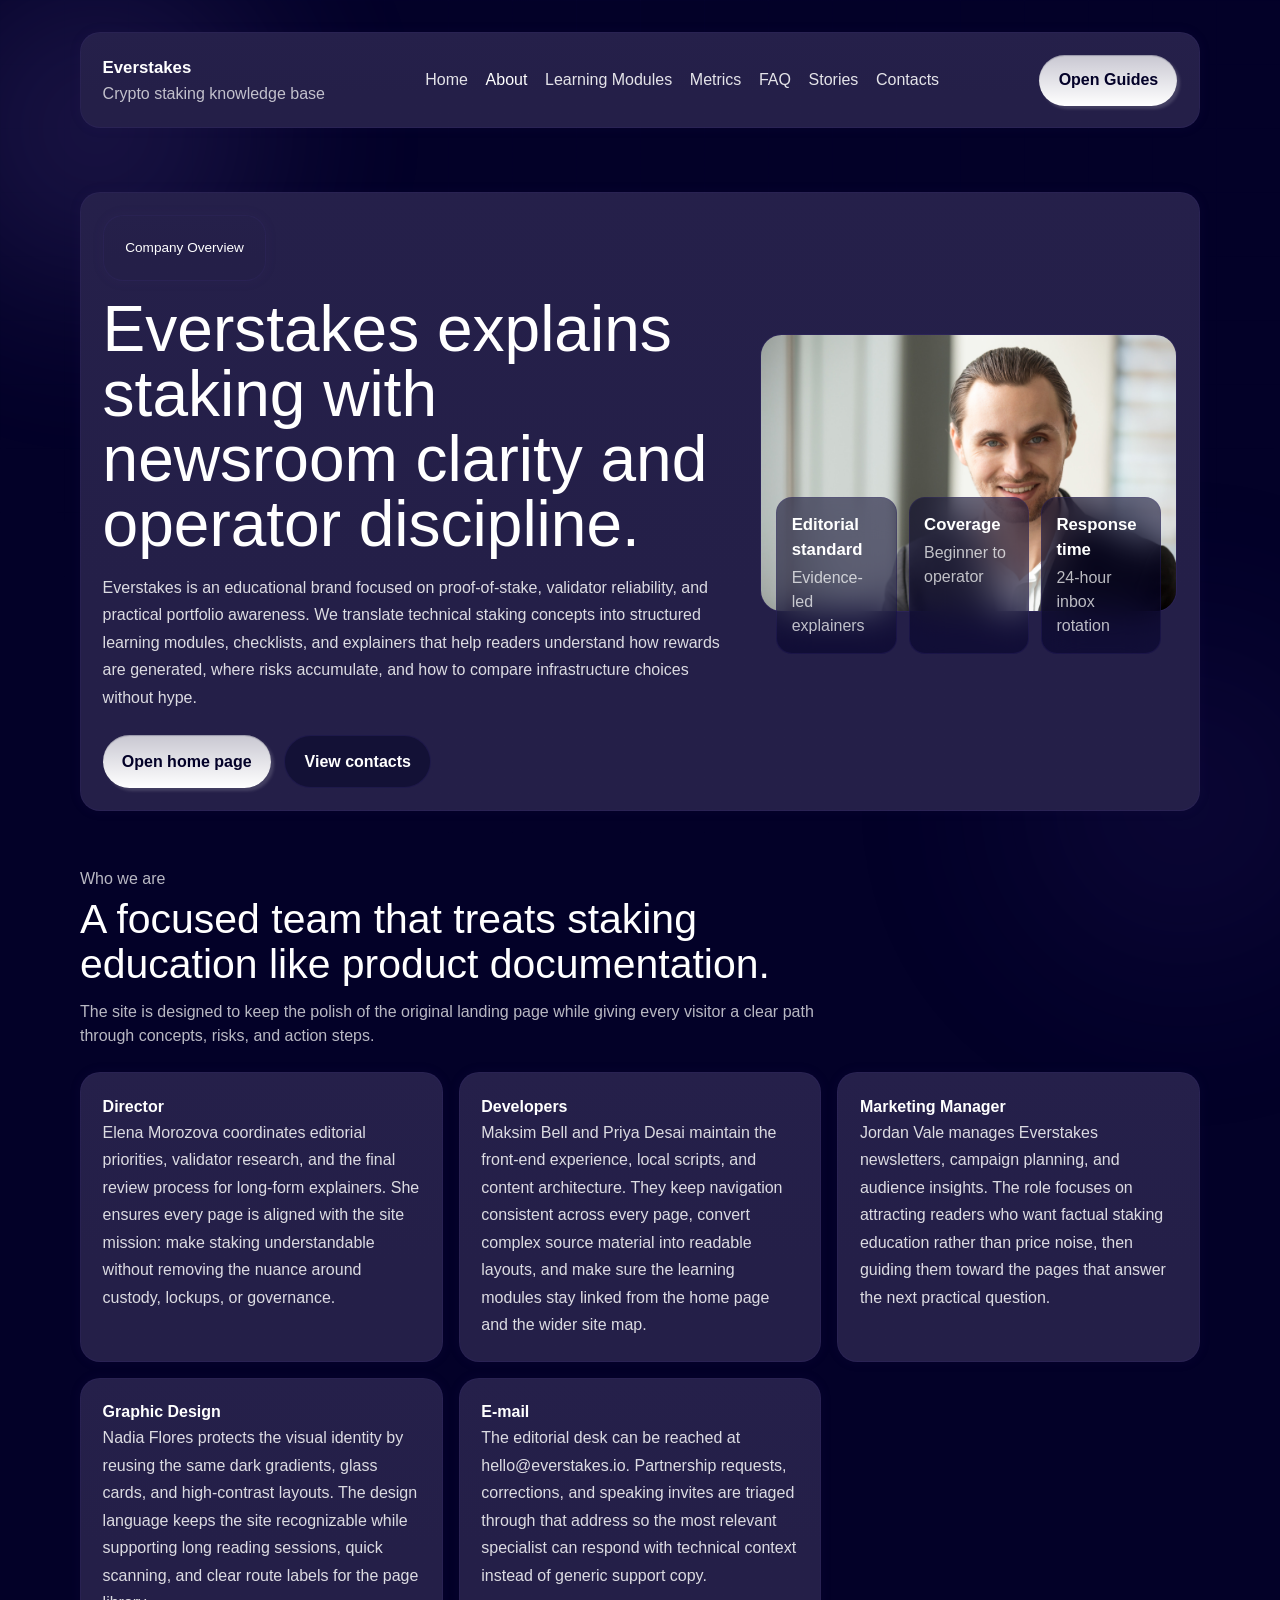
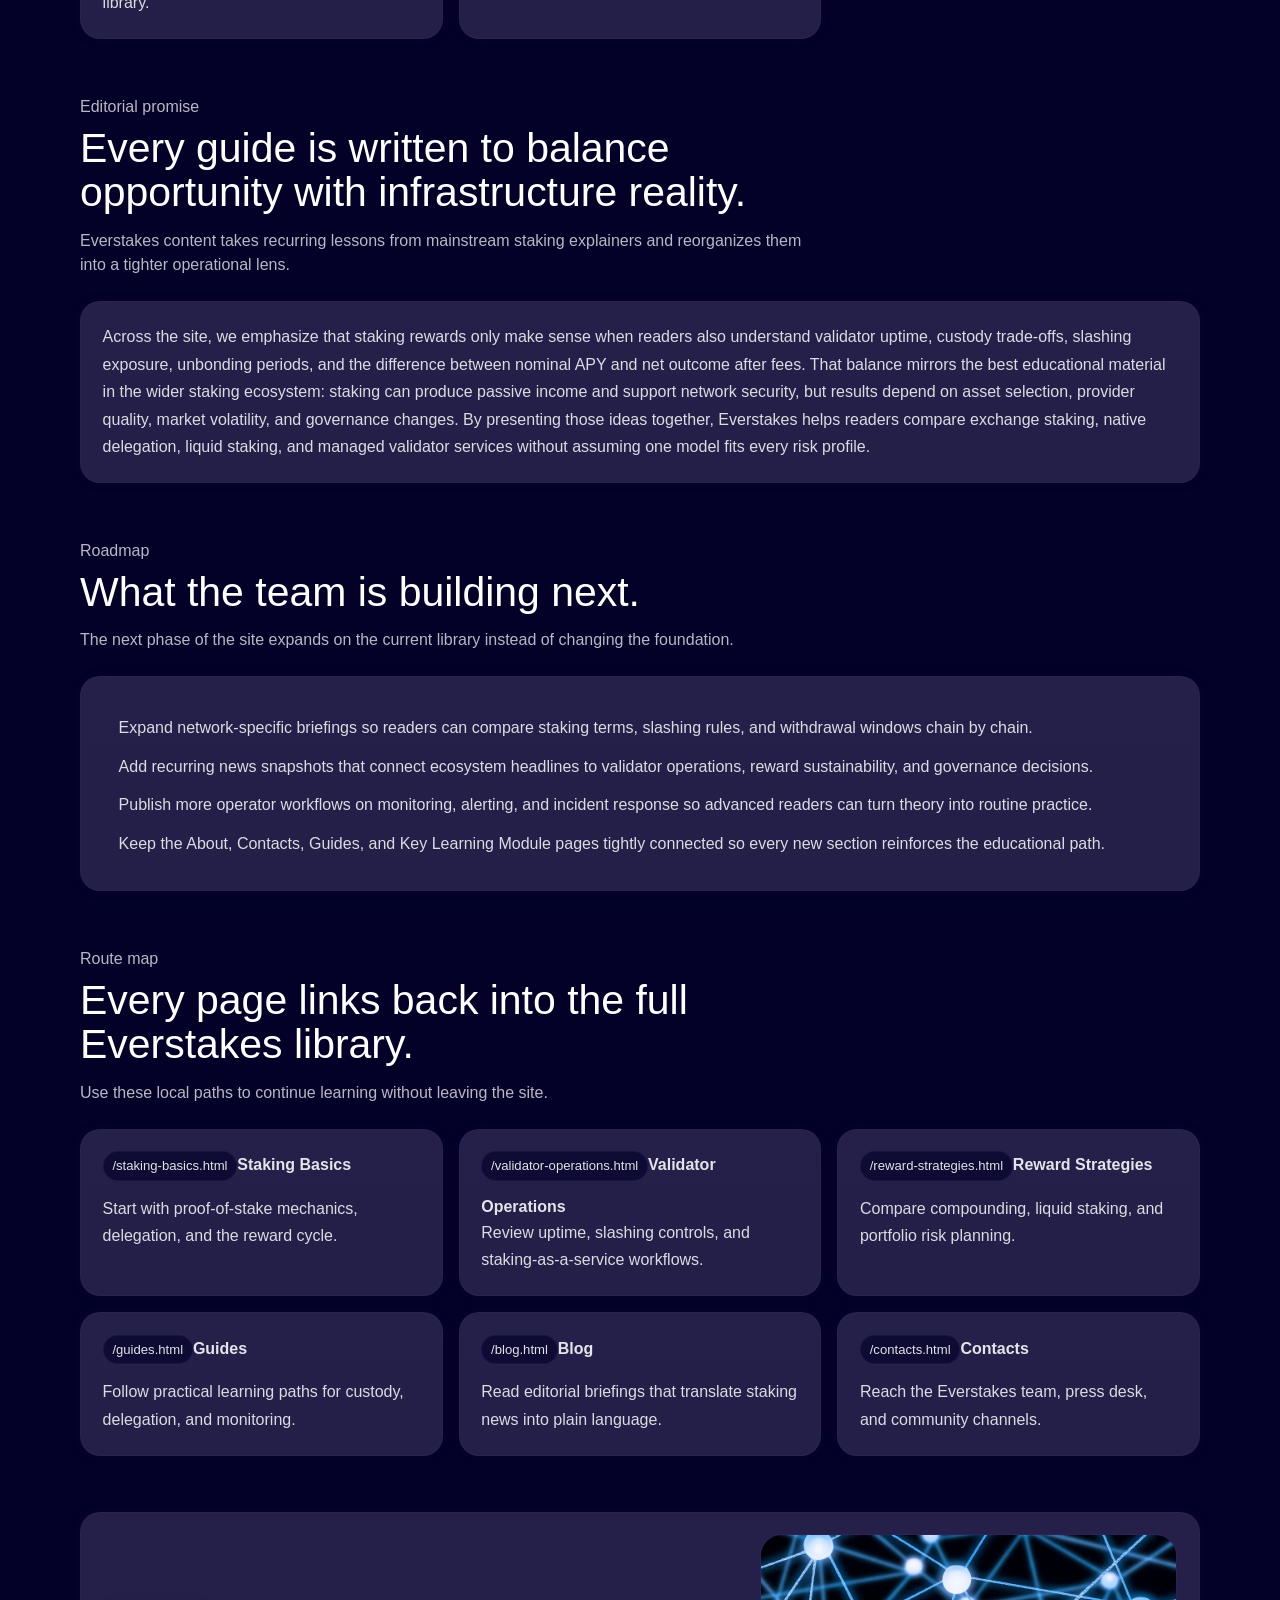
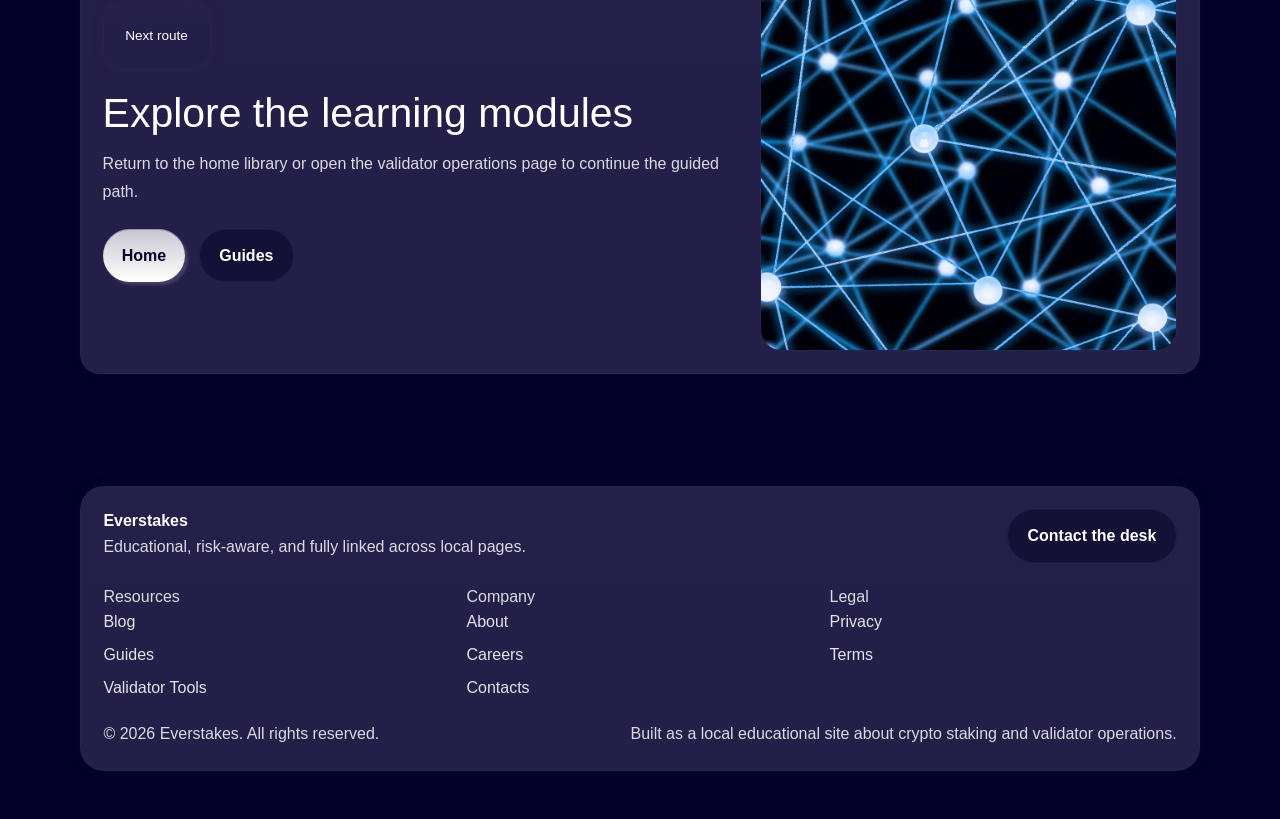
==== commit 63ce1560: "Rename MethProtocol branding to Everstakes" ====
--- a/stake2/about.html
+++ b/stake2/about.html
@@ -3,8 +3,8 @@
 <head>
   <meta charset="UTF-8">
   <meta name="viewport" content="width=device-width, initial-scale=1.0">
-  <meta name="description" content="Meet the editorial and product team behind MethProtocol.">
-  <title>About MethProtocol</title>
+  <meta name="description" content="Meet the editorial and product team behind Everstakes.">
+  <title>About Everstakes</title>
   <link rel="stylesheet" href="css2.css">
   <link rel="stylesheet" href="theme.css">
   <link rel="stylesheet" href="site.css">
@@ -18,7 +18,7 @@
   <div class="container">
     <div class="nav-card card">
       <a class="brand" href="index.html">
-        <strong>MethProtocol</strong>
+        <strong>Everstakes</strong>
         <span class="muted">Crypto staking knowledge base</span>
       </a>
       <button class="nav-toggle" type="button" aria-expanded="false" aria-label="Toggle navigation" data-menu-toggle>☰</button>
@@ -34,12 +34,12 @@
           <div class="hero-card card">
             <div class="hero-copy">
               <span class="kicker card">Company Overview</span>
-              <h1>MethProtocol explains staking with newsroom clarity and operator discipline.</h1>
-              <p>MethProtocol is an educational brand focused on proof-of-stake, validator reliability, and practical portfolio awareness. We translate technical staking concepts into structured learning modules, checklists, and explainers that help readers understand how rewards are generated, where risks accumulate, and how to compare infrastructure choices without hype.</p>
+              <h1>Everstakes explains staking with newsroom clarity and operator discipline.</h1>
+              <p>Everstakes is an educational brand focused on proof-of-stake, validator reliability, and practical portfolio awareness. We translate technical staking concepts into structured learning modules, checklists, and explainers that help readers understand how rewards are generated, where risks accumulate, and how to compare infrastructure choices without hype.</p>
               <div class="hero-actions"><a class="button primary-button text-primary-cta-text" href="index.html">Open home page</a><a class="button secondary-button" href="contacts.html">View contacts</a></div>
             </div>
             <div class="hero-media">
-              <img src="close-up-portrait-young-handsome-successful-man_1163-5475.jpg" alt="MethProtocol page visual">
+              <img src="close-up-portrait-young-handsome-successful-man_1163-5475.jpg" alt="Everstakes page visual">
               <div class="hero-badge"><div><strong>Editorial standard</strong><span class="muted">Evidence-led explainers</span></div><div><strong>Coverage</strong><span class="muted">Beginner to operator</span></div><div><strong>Response time</strong><span class="muted">24-hour inbox rotation</span></div></div>
             </div>
           </div>
@@ -53,7 +53,7 @@
       <h2>A focused team that treats staking education like product documentation.</h2>
       <p class="muted">The site is designed to keep the polish of the original landing page while giving every visitor a clear path through concepts, risks, and action steps.</p>
     </div>
-    <div class="card-grid three"><article class="card"><strong>Director</strong><p>Elena Morozova coordinates editorial priorities, validator research, and the final review process for long-form explainers. She ensures every page is aligned with the site mission: make staking understandable without removing the nuance around custody, lockups, or governance.</p></article><article class="card"><strong>Developers</strong><p>Maksim Bell and Priya Desai maintain the front-end experience, local scripts, and content architecture. They keep navigation consistent across every page, convert complex source material into readable layouts, and make sure the learning modules stay linked from the home page and the wider site map.</p></article><article class="card"><strong>Marketing Manager</strong><p>Jordan Vale manages MethProtocol newsletters, campaign planning, and audience insights. The role focuses on attracting readers who want factual staking education rather than price noise, then guiding them toward the pages that answer the next practical question.</p></article><article class="card"><strong>Graphic Design</strong><p>Nadia Flores protects the visual identity by reusing the same dark gradients, glass cards, and high-contrast layouts. The design language keeps the site recognizable while supporting long reading sessions, quick scanning, and clear route labels for the page library.</p></article><article class="card"><strong>E-mail</strong><p>The editorial desk can be reached at hello@methprotocol.io. Partnership requests, corrections, and speaking invites are triaged through that address so the most relevant specialist can respond with technical context instead of generic support copy.</p></article></div>
+    <div class="card-grid three"><article class="card"><strong>Director</strong><p>Elena Morozova coordinates editorial priorities, validator research, and the final review process for long-form explainers. She ensures every page is aligned with the site mission: make staking understandable without removing the nuance around custody, lockups, or governance.</p></article><article class="card"><strong>Developers</strong><p>Maksim Bell and Priya Desai maintain the front-end experience, local scripts, and content architecture. They keep navigation consistent across every page, convert complex source material into readable layouts, and make sure the learning modules stay linked from the home page and the wider site map.</p></article><article class="card"><strong>Marketing Manager</strong><p>Jordan Vale manages Everstakes newsletters, campaign planning, and audience insights. The role focuses on attracting readers who want factual staking education rather than price noise, then guiding them toward the pages that answer the next practical question.</p></article><article class="card"><strong>Graphic Design</strong><p>Nadia Flores protects the visual identity by reusing the same dark gradients, glass cards, and high-contrast layouts. The design language keeps the site recognizable while supporting long reading sessions, quick scanning, and clear route labels for the page library.</p></article><article class="card"><strong>E-mail</strong><p>The editorial desk can be reached at hello@everstakes.io. Partnership requests, corrections, and speaking invites are triaged through that address so the most relevant specialist can respond with technical context instead of generic support copy.</p></article></div>
   </div>
 </section>
 
@@ -62,9 +62,9 @@
     <div class="section-head">
       <span class="eyebrow">Editorial promise</span>
       <h2>Every guide is written to balance opportunity with infrastructure reality.</h2>
-      <p class="muted">MethProtocol content takes recurring lessons from mainstream staking explainers and reorganizes them into a tighter operational lens.</p>
+      <p class="muted">Everstakes content takes recurring lessons from mainstream staking explainers and reorganizes them into a tighter operational lens.</p>
     </div>
-    <div class="info-card card"><p>Across the site, we emphasize that staking rewards only make sense when readers also understand validator uptime, custody trade-offs, slashing exposure, unbonding periods, and the difference between nominal APY and net outcome after fees. That balance mirrors the best educational material in the wider staking ecosystem: staking can produce passive income and support network security, but results depend on asset selection, provider quality, market volatility, and governance changes. By presenting those ideas together, MethProtocol helps readers compare exchange staking, native delegation, liquid staking, and managed validator services without assuming one model fits every risk profile.</p></div>
+    <div class="info-card card"><p>Across the site, we emphasize that staking rewards only make sense when readers also understand validator uptime, custody trade-offs, slashing exposure, unbonding periods, and the difference between nominal APY and net outcome after fees. That balance mirrors the best educational material in the wider staking ecosystem: staking can produce passive income and support network security, but results depend on asset selection, provider quality, market volatility, and governance changes. By presenting those ideas together, Everstakes helps readers compare exchange staking, native delegation, liquid staking, and managed validator services without assuming one model fits every risk profile.</p></div>
   </div>
 </section>
 
@@ -84,10 +84,10 @@
   <div class="container">
     <div class="section-head">
       <span class="eyebrow">Route map</span>
-      <h2>Every page links back into the full MethProtocol library.</h2>
+      <h2>Every page links back into the full Everstakes library.</h2>
       <p class="muted">Use these local paths to continue learning without leaving the site.</p>
     </div>
-    <div class="route-list"><a class="route-card card" href="staking-basics.html"><span class="route-code">/staking-basics.html</span><strong>Staking Basics</strong><p>Start with proof-of-stake mechanics, delegation, and the reward cycle.</p></a><a class="route-card card" href="validator-operations.html"><span class="route-code">/validator-operations.html</span><strong>Validator Operations</strong><p>Review uptime, slashing controls, and staking-as-a-service workflows.</p></a><a class="route-card card" href="reward-strategies.html"><span class="route-code">/reward-strategies.html</span><strong>Reward Strategies</strong><p>Compare compounding, liquid staking, and portfolio risk planning.</p></a><a class="route-card card" href="guides.html"><span class="route-code">/guides.html</span><strong>Guides</strong><p>Follow practical learning paths for custody, delegation, and monitoring.</p></a><a class="route-card card" href="blog.html"><span class="route-code">/blog.html</span><strong>Blog</strong><p>Read editorial briefings that translate staking news into plain language.</p></a><a class="route-card card" href="contacts.html"><span class="route-code">/contacts.html</span><strong>Contacts</strong><p>Reach the MethProtocol team, press desk, and community channels.</p></a></div>
+    <div class="route-list"><a class="route-card card" href="staking-basics.html"><span class="route-code">/staking-basics.html</span><strong>Staking Basics</strong><p>Start with proof-of-stake mechanics, delegation, and the reward cycle.</p></a><a class="route-card card" href="validator-operations.html"><span class="route-code">/validator-operations.html</span><strong>Validator Operations</strong><p>Review uptime, slashing controls, and staking-as-a-service workflows.</p></a><a class="route-card card" href="reward-strategies.html"><span class="route-code">/reward-strategies.html</span><strong>Reward Strategies</strong><p>Compare compounding, liquid staking, and portfolio risk planning.</p></a><a class="route-card card" href="guides.html"><span class="route-code">/guides.html</span><strong>Guides</strong><p>Follow practical learning paths for custody, delegation, and monitoring.</p></a><a class="route-card card" href="blog.html"><span class="route-code">/blog.html</span><strong>Blog</strong><p>Read editorial briefings that translate staking news into plain language.</p></a><a class="route-card card" href="contacts.html"><span class="route-code">/contacts.html</span><strong>Contacts</strong><p>Reach the Everstakes team, press desk, and community channels.</p></a></div>
   </div>
 </section>
 
@@ -115,14 +115,14 @@
     <div class="footer-card card">
       <div class="footer-top">
         <div>
-          <strong>MethProtocol</strong>
+          <strong>Everstakes</strong>
           <p class="footer-note">Educational, risk-aware, and fully linked across local pages.</p>
         </div>
         <a class="button secondary-button" href="contacts.html">Contact the desk</a>
       </div>
       <div class="footer-columns"><div><p class="eyebrow">Resources</p><div class="footer-links"><a href="blog.html">Blog</a><a href="guides.html">Guides</a><a href="validator-tools.html">Validator Tools</a></div></div><div><p class="eyebrow">Company</p><div class="footer-links"><a href="about.html">About</a><a href="careers.html">Careers</a><a href="contacts.html">Contacts</a></div></div><div><p class="eyebrow">Legal</p><div class="footer-links"><a href="privacy.html">Privacy</a><a href="terms.html">Terms</a></div></div></div>
       <div class="footer-bottom">
-        <p class="footer-note">© <span data-current-year></span> MethProtocol. All rights reserved.</p>
+        <p class="footer-note">© <span data-current-year></span> Everstakes. All rights reserved.</p>
         <p class="footer-note">Built as a local educational site about crypto staking and validator operations.</p>
       </div>
     </div>
